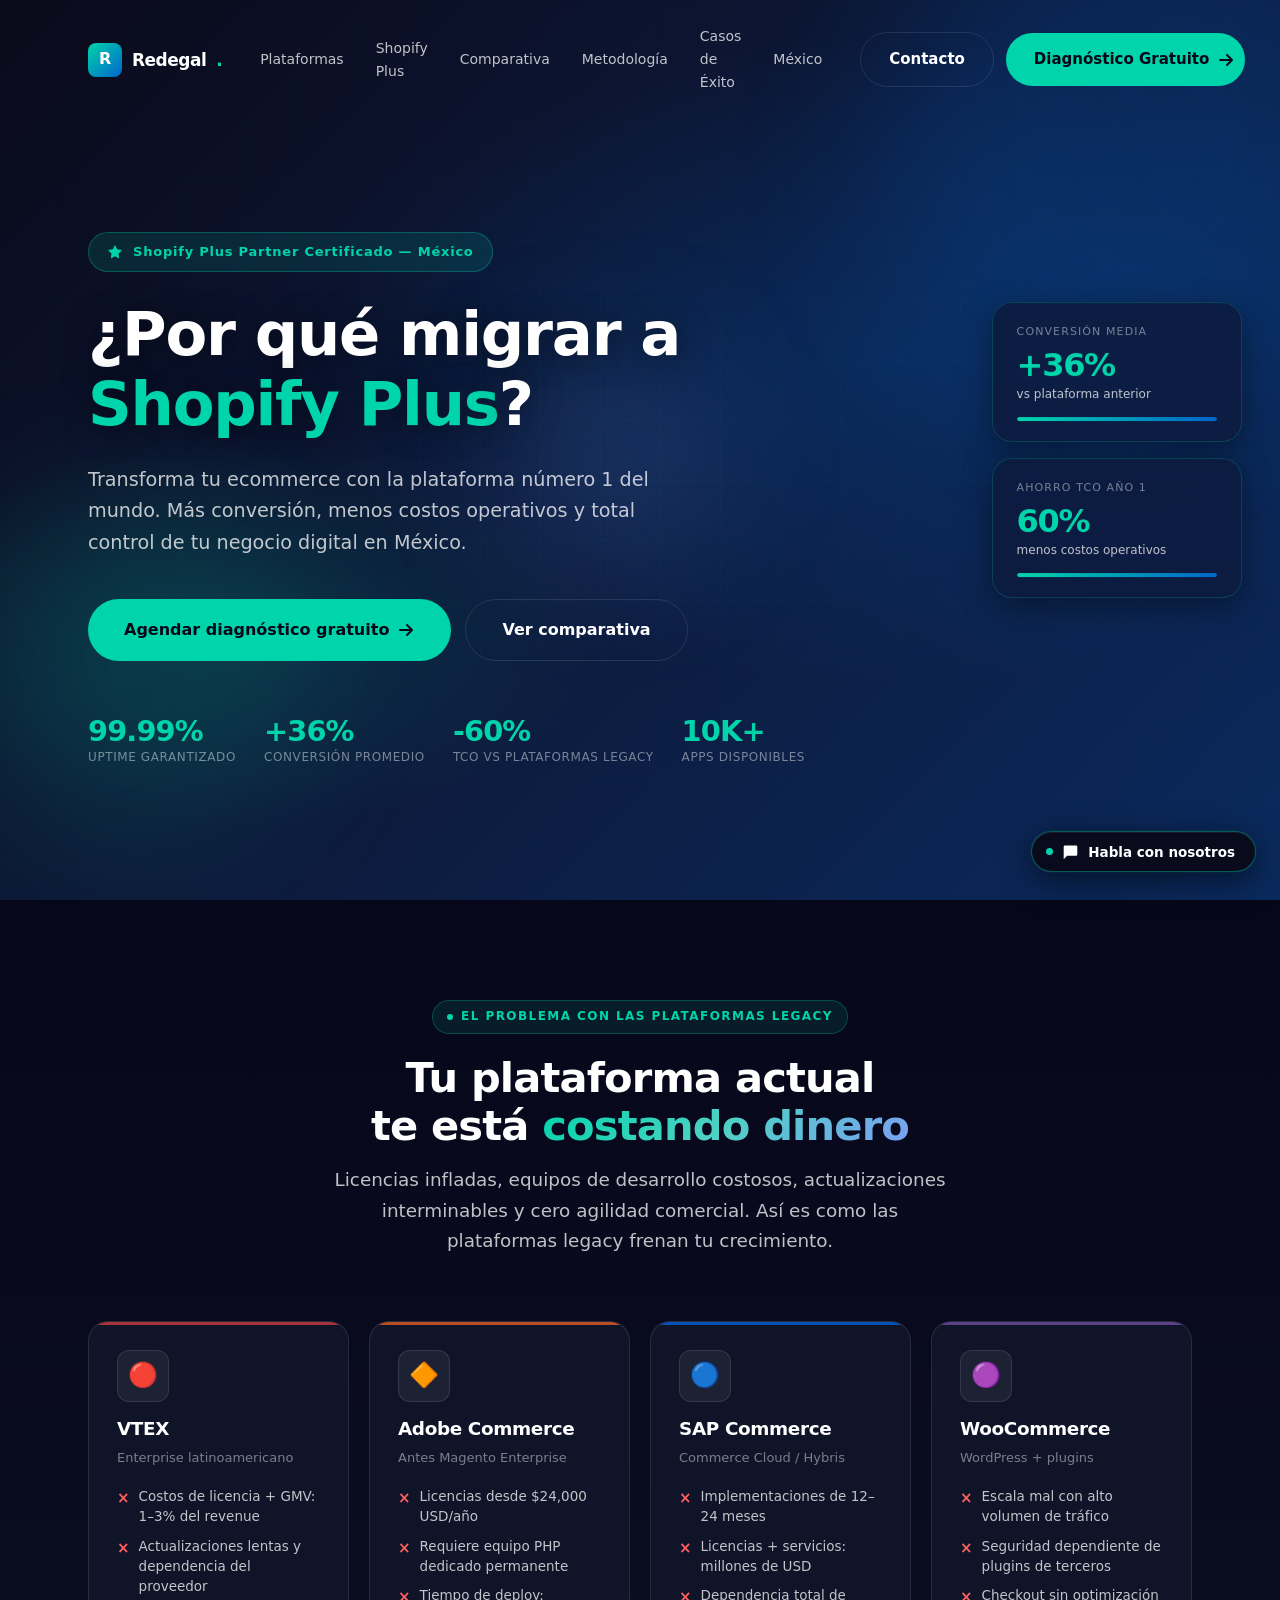
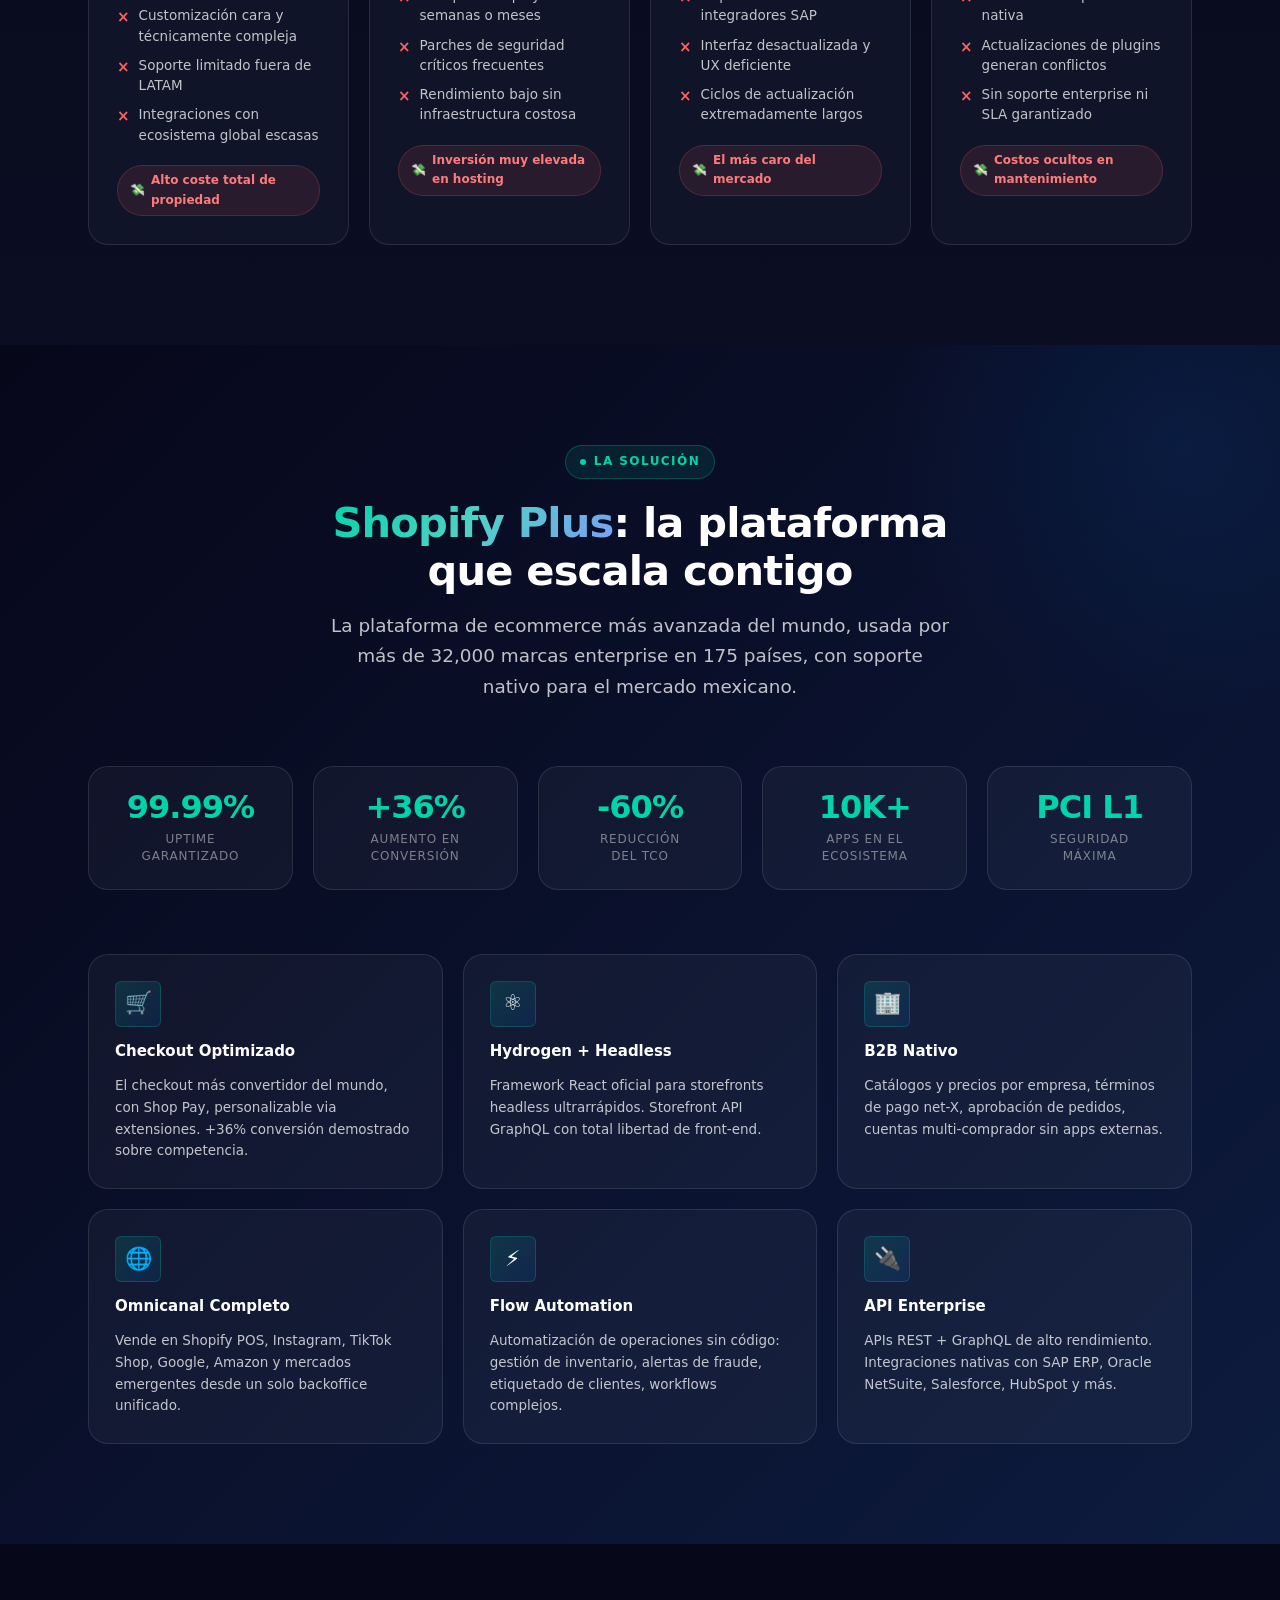
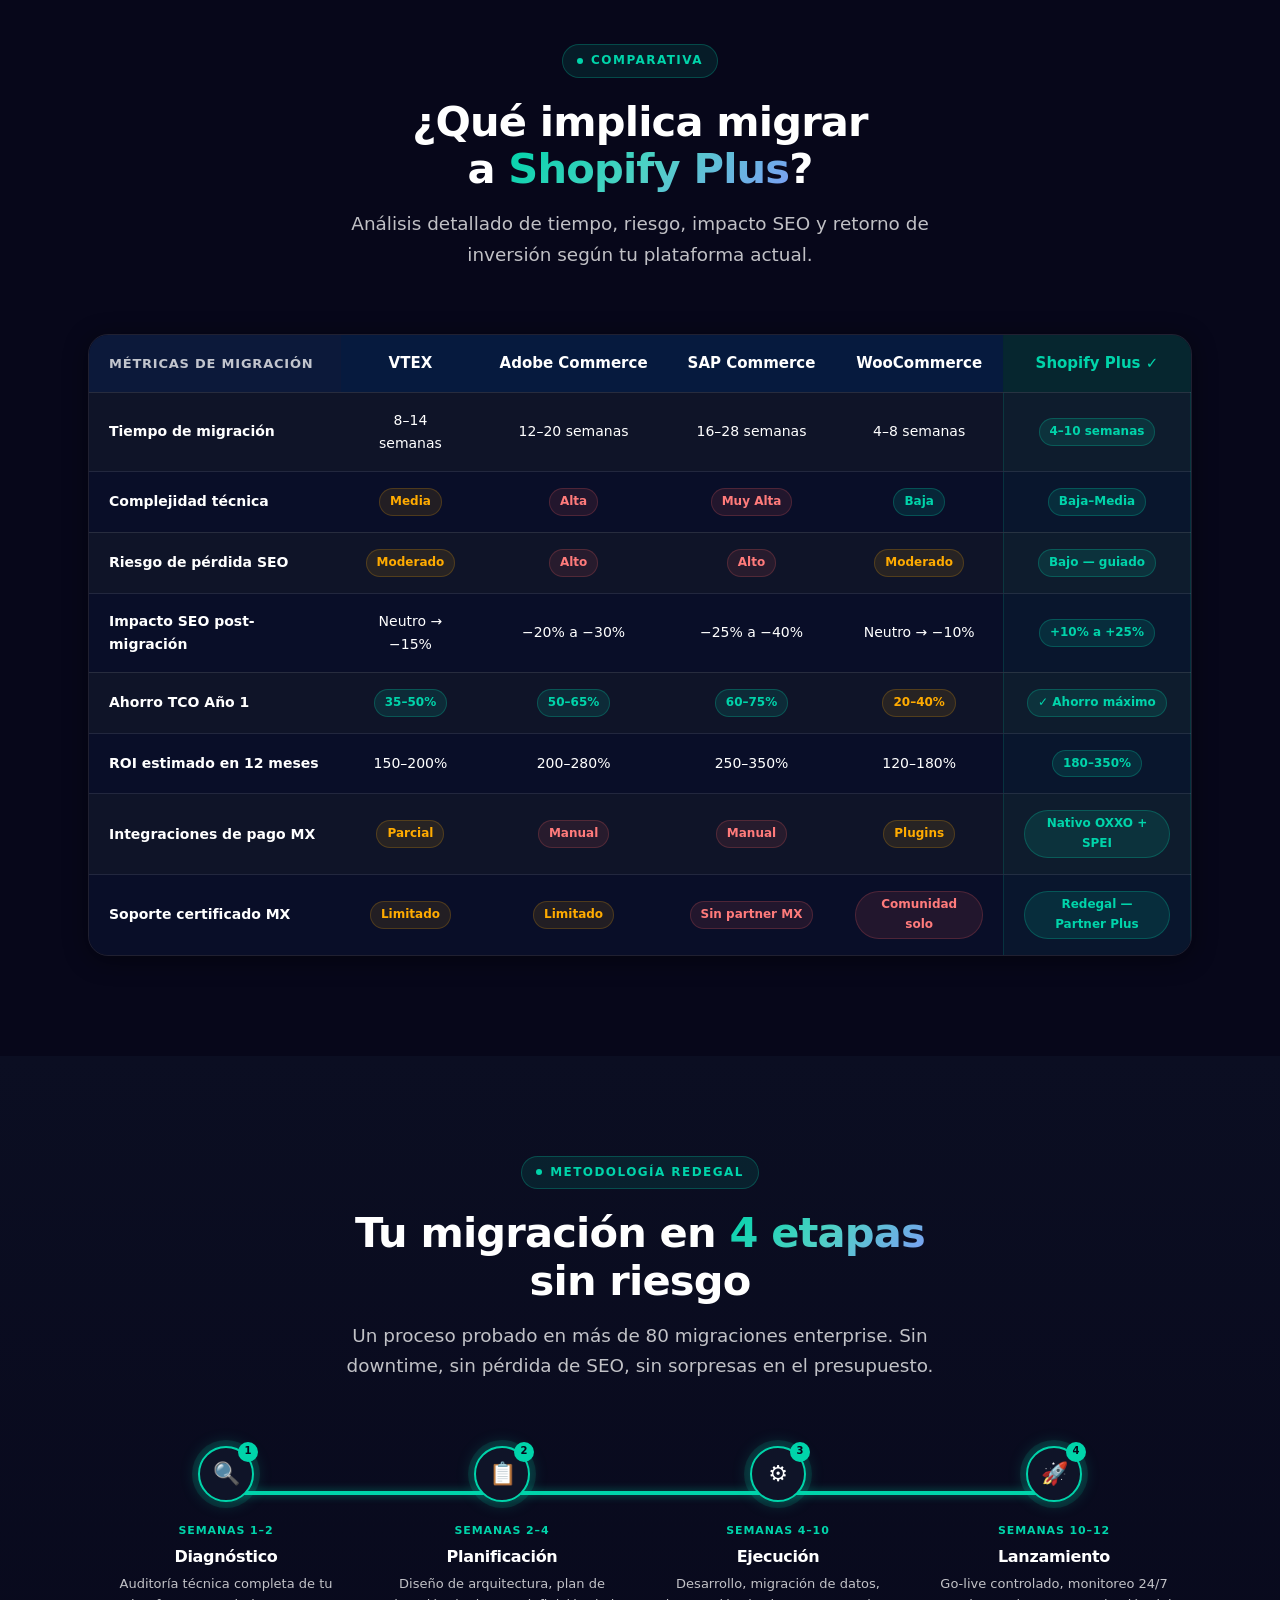
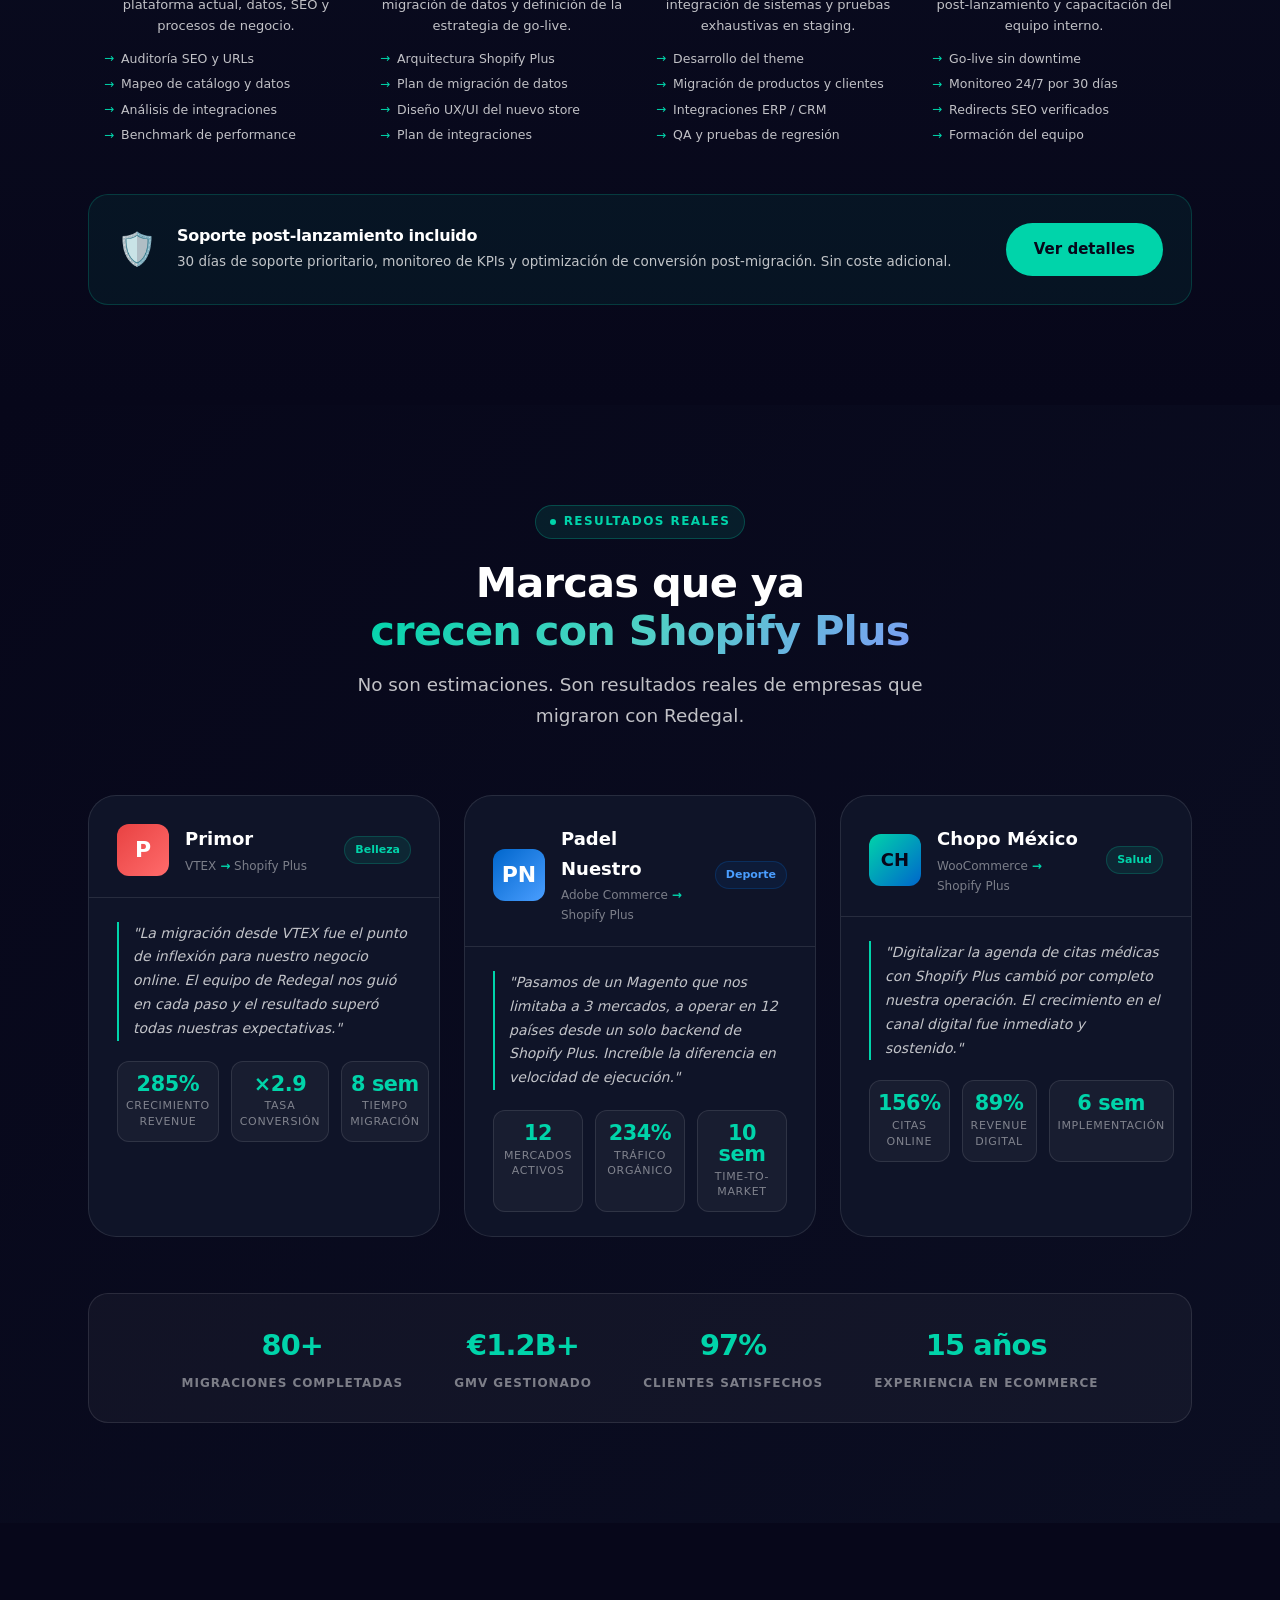
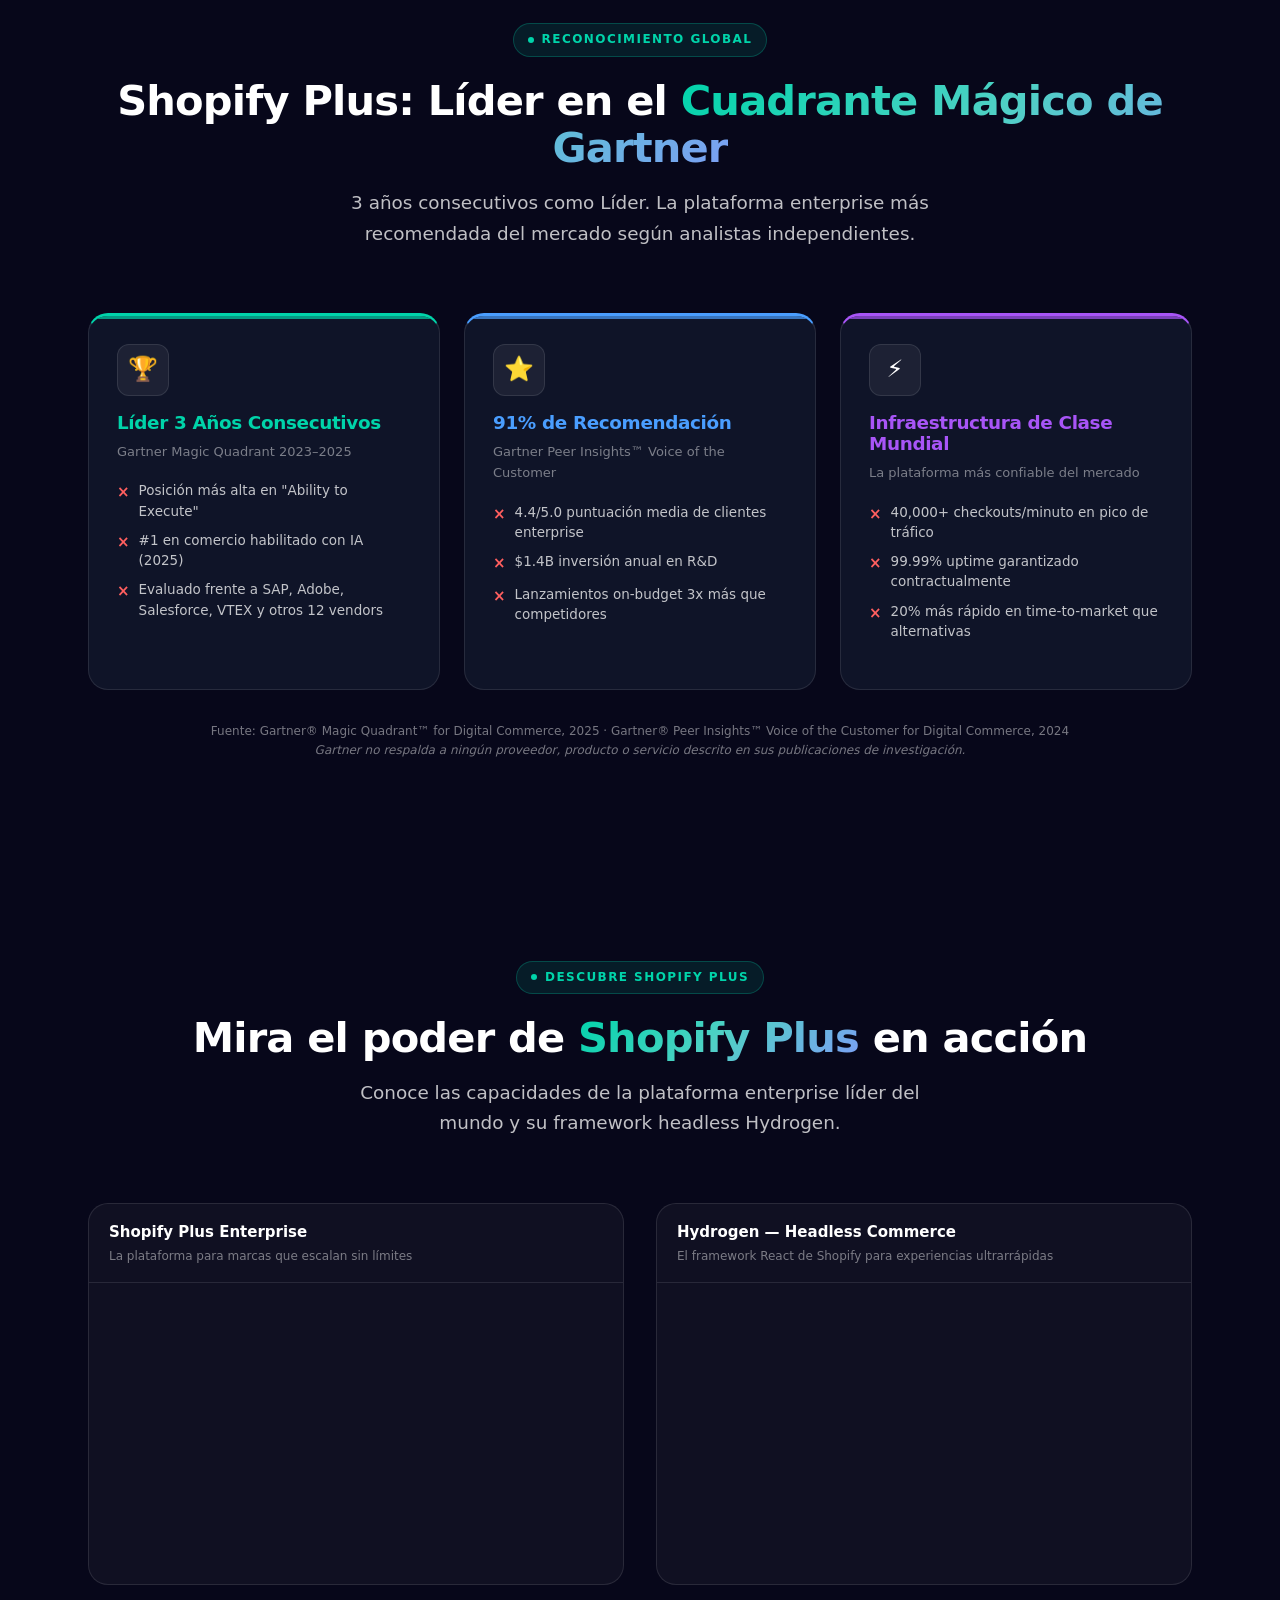
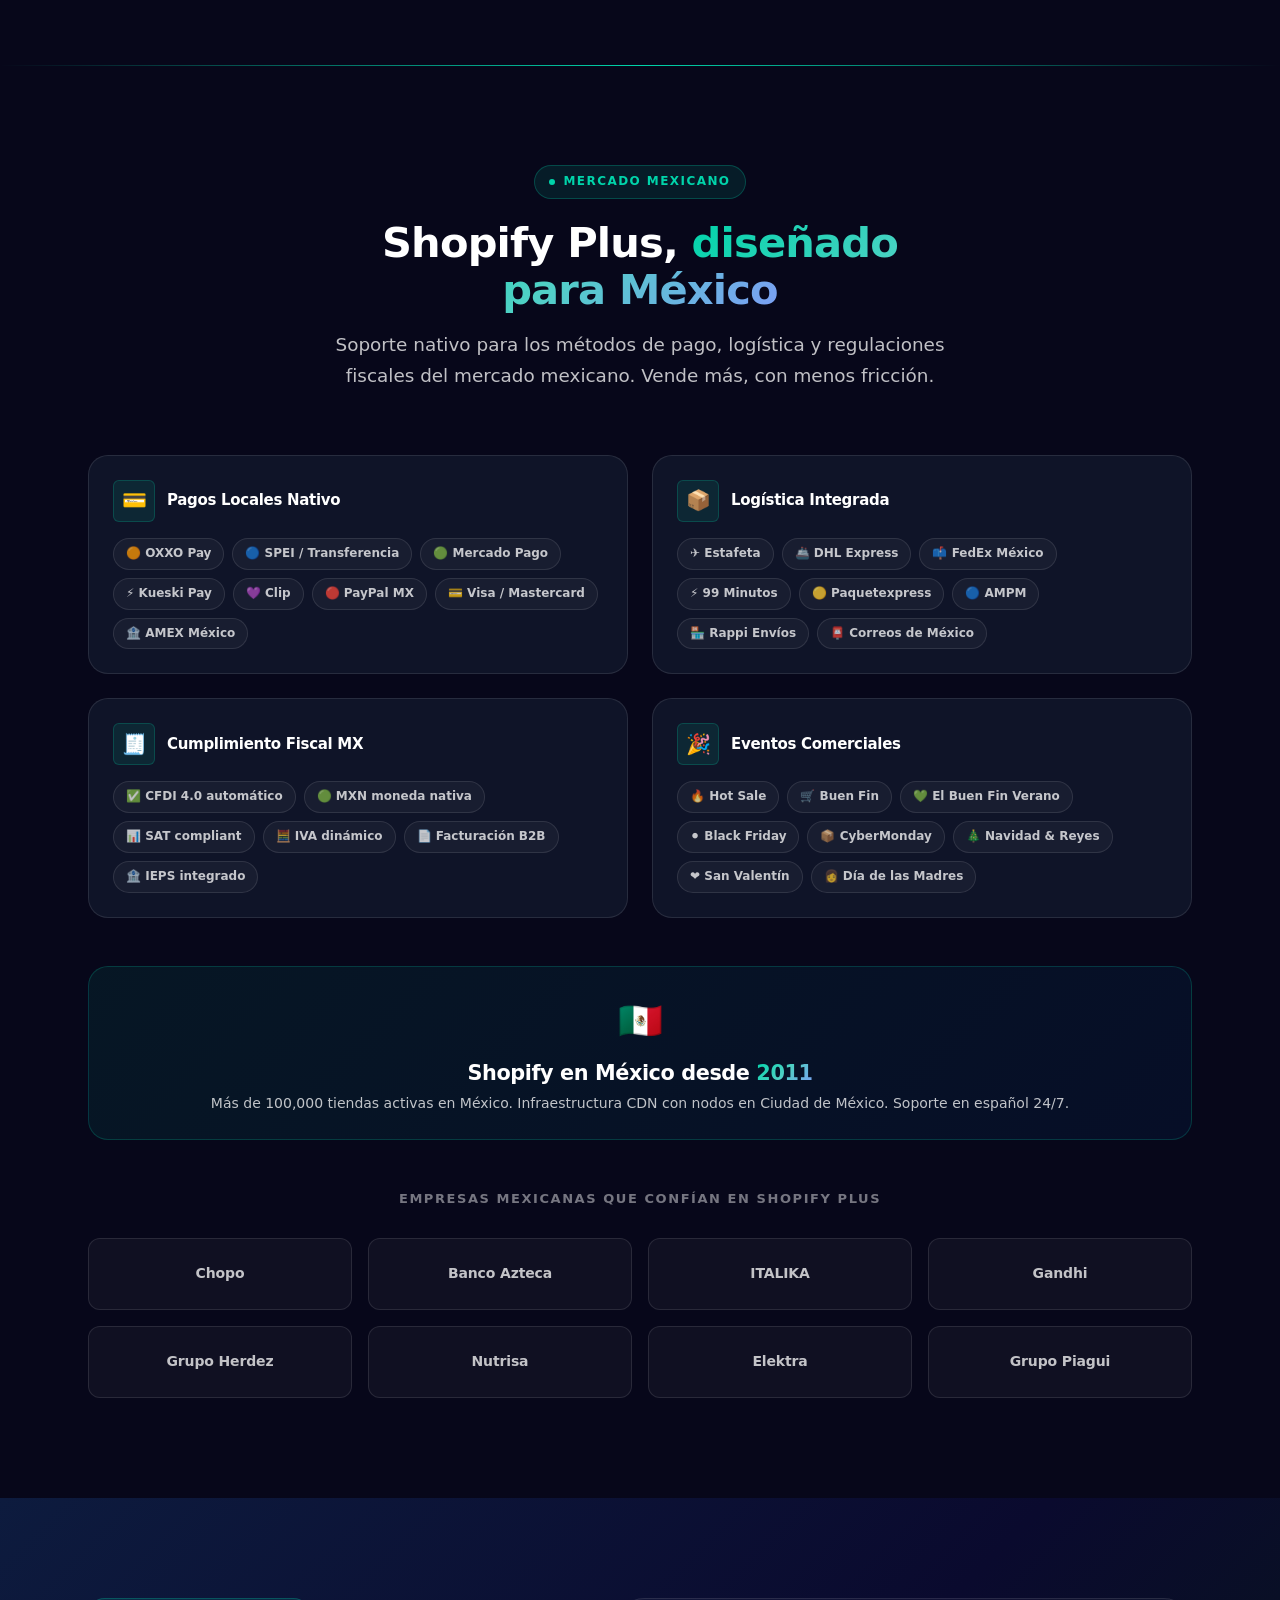
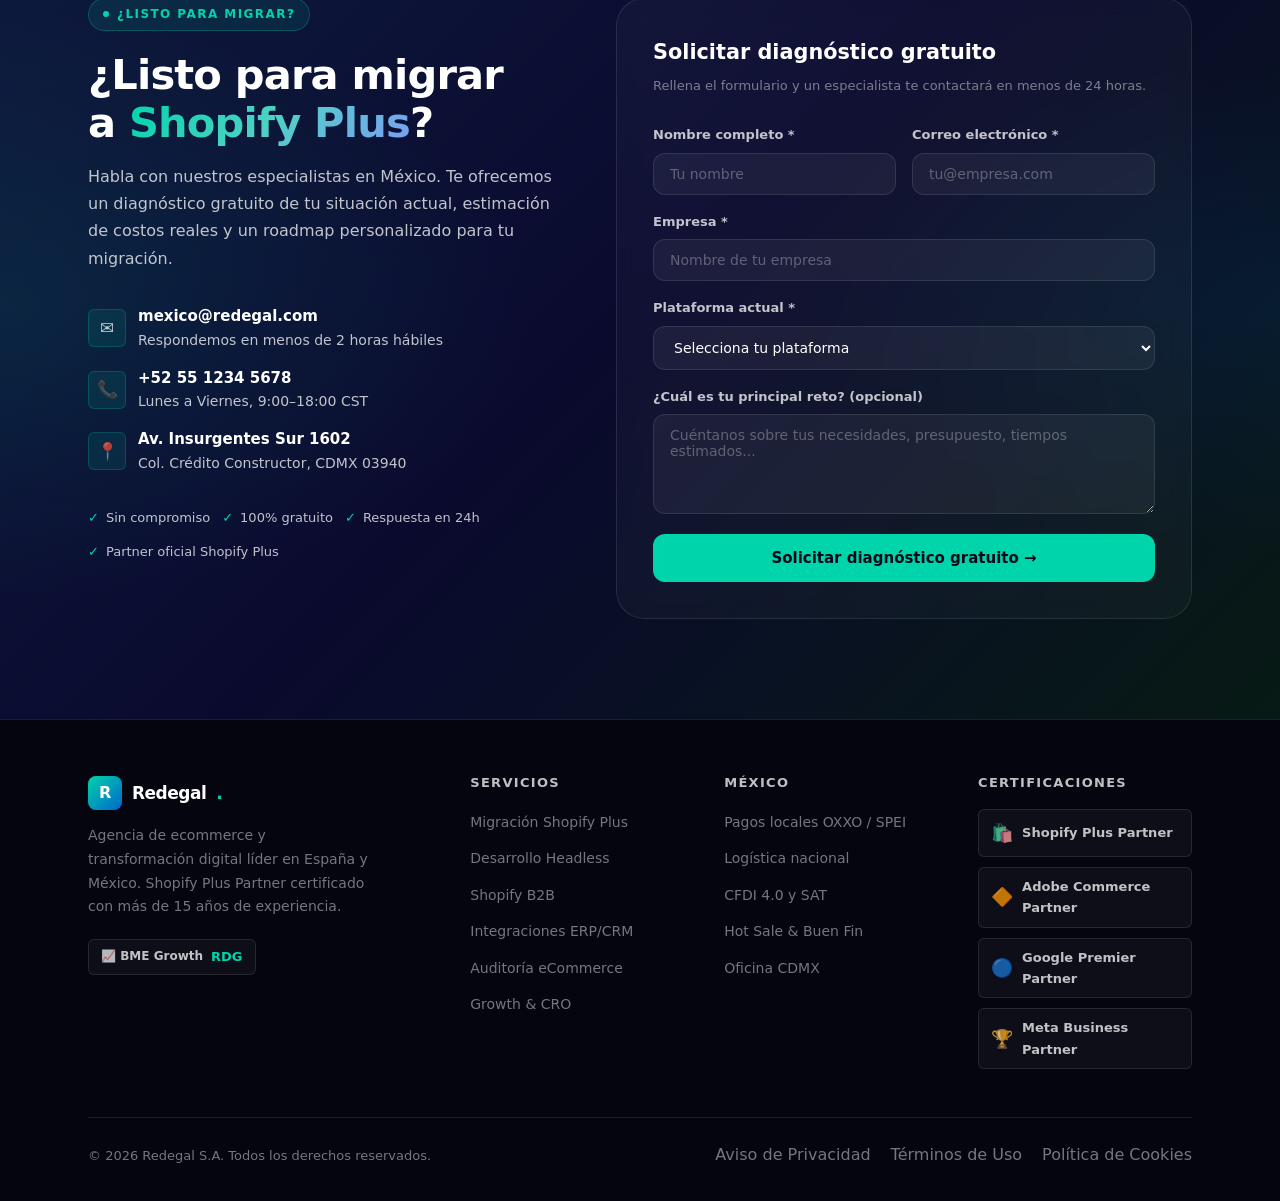
==== headless/index.html @ a84d612b "Add Shopify Plus landing pages for Mexico enterprise captation - Landing Headless (Hydrogen/React fo" ====
<!DOCTYPE html>
<html lang="es">
<head>
  <meta charset="UTF-8" />
  <meta name="viewport" content="width=device-width, initial-scale=1.0" />
  <meta name="description" content="Redegal — Shopify Plus Partner Certificado en México. Migra desde VTEX, Adobe Commerce, SAP o WooCommerce con el equipo experto. Diagnóstico gratuito." />
  <meta name="robots" content="index, follow" />
  <meta property="og:title" content="Migración a Shopify Plus en México — Redegal" />
  <meta property="og:description" content="Maximiza tu ecommerce: 99.99% uptime, +36% conversión, 60% menos TCO. Shopify Plus Partner certificado." />
  <meta property="og:type" content="website" />
  <meta property="og:locale" content="es_MX" />
  <title>Migración a Shopify Plus en México | Redegal</title>
  <link rel="stylesheet" href="styles.css" />
  <link rel="icon" type="image/svg+xml" href="data:image/svg+xml,<svg xmlns='http://www.w3.org/2000/svg' viewBox='0 0 32 32'><rect width='32' height='32' rx='6' fill='%2300d4aa'/><text y='22' x='7' font-size='18' font-weight='900' fill='%2307071a'>R</text></svg>" />
</head>
<body>

<!-- ============================================================
     NAVIGATION
     ============================================================ -->
<nav class="navbar" aria-label="Navegación principal">
  <div class="container">
    <div class="navbar-inner">

      <a href="#" class="navbar-logo" aria-label="Redegal inicio">
        <div class="logo-icon" aria-hidden="true">R</div>
        Redegal<span>.</span>
      </a>

      <nav class="navbar-nav" aria-label="Menú principal">
        <a href="#problemas">Plataformas</a>
        <a href="#solucion">Shopify Plus</a>
        <a href="#comparativa">Comparativa</a>
        <a href="#metodologia">Metodología</a>
        <a href="#casos">Casos de Éxito</a>
        <a href="#mexico">México</a>
      </nav>

      <div class="navbar-cta">
        <a href="#contacto" class="btn btn-outline">Contacto</a>
        <a href="#contacto" class="btn btn-primary">
          Diagnóstico Gratuito
          <svg class="btn-icon" viewBox="0 0 18 18" fill="none" aria-hidden="true">
            <path d="M3 9h12M10 4l5 5-5 5" stroke="currentColor" stroke-width="2" stroke-linecap="round" stroke-linejoin="round"/>
          </svg>
        </a>
      </div>

      <button class="hamburger" aria-label="Abrir menú" aria-expanded="false">
        <span></span><span></span><span></span>
      </button>

    </div>
  </div>
</nav>

<!-- Mobile Menu -->
<div class="mobile-menu" role="dialog" aria-modal="true" aria-label="Menú móvil">
  <a href="#problemas">Plataformas</a>
  <a href="#solucion">Shopify Plus</a>
  <a href="#comparativa">Comparativa</a>
  <a href="#metodologia">Metodología</a>
  <a href="#casos">Casos de Éxito</a>
  <a href="#mexico">México</a>
  <a href="#contacto" class="btn btn-primary btn-lg">Diagnóstico Gratuito</a>
</div>


<!-- ============================================================
     SECTION 1 — HERO
     ============================================================ -->
<section class="hero" id="inicio" aria-label="Portada">
  <div class="hero-bg" aria-hidden="true">
    <div class="hero-grid"></div>
    <div class="hero-orb hero-orb-1"></div>
    <div class="hero-orb hero-orb-2"></div>
    <div class="hero-orb hero-orb-3"></div>
  </div>

  <div class="container">
    <div class="hero-content">
      <div class="hero-badge reveal">
        <svg width="16" height="16" viewBox="0 0 16 16" fill="none" aria-hidden="true">
          <path d="M8 1L10.09 5.26L15 6.09L11.5 9.5L12.18 14.41L8 12.21L3.82 14.41L4.5 9.5L1 6.09L5.91 5.26L8 1Z" fill="currentColor"/>
        </svg>
        Shopify Plus Partner Certificado — México
      </div>

      <h1 class="reveal delay-1">
        ¿Por qué migrar a<br>
        <span class="line-accent">Shopify Plus</span>?
      </h1>

      <p class="hero-subtitle reveal delay-2">
        Transforma tu ecommerce con la plataforma número 1 del mundo. Más conversión, menos costos operativos y total control de tu negocio digital en México.
      </p>

      <div class="hero-cta-group reveal delay-3">
        <a href="#contacto" class="btn btn-primary btn-lg">
          Agendar diagnóstico gratuito
          <svg class="btn-icon" viewBox="0 0 18 18" fill="none" aria-hidden="true">
            <path d="M3 9h12M10 4l5 5-5 5" stroke="currentColor" stroke-width="2" stroke-linecap="round" stroke-linejoin="round"/>
          </svg>
        </a>
        <a href="#comparativa" class="btn btn-outline btn-lg">
          Ver comparativa
        </a>
      </div>

      <div class="hero-stats reveal delay-4">
        <div class="hero-stat">
          <span class="hero-stat-num" data-counter="99.99" data-suffix="%" data-decimals="2">99.99%</span>
          <span class="hero-stat-label">Uptime garantizado</span>
        </div>
        <div class="hero-stat">
          <span class="hero-stat-num" data-counter="36" data-suffix="%" data-prefix="+">+36%</span>
          <span class="hero-stat-label">Conversión promedio</span>
        </div>
        <div class="hero-stat">
          <span class="hero-stat-num" data-counter="60" data-suffix="%" data-prefix="-">-60%</span>
          <span class="hero-stat-label">TCO vs plataformas legacy</span>
        </div>
        <div class="hero-stat">
          <span class="hero-stat-num" data-counter="10" data-suffix="K+">10K+</span>
          <span class="hero-stat-label">Apps disponibles</span>
        </div>
      </div>
    </div>
  </div>

  <!-- Floating metric cards -->
  <div class="hero-visual" aria-hidden="true">
    <div class="hero-card">
      <div class="hero-card-label">Conversión Media</div>
      <div class="hero-card-value">+36%</div>
      <div class="hero-card-sub">vs plataforma anterior</div>
      <div class="hero-card-bar">
        <div class="hero-card-bar-fill"></div>
      </div>
    </div>
    <div class="hero-card">
      <div class="hero-card-label">Ahorro TCO Año 1</div>
      <div class="hero-card-value">60%</div>
      <div class="hero-card-sub">menos costos operativos</div>
      <div class="hero-card-bar">
        <div class="hero-card-bar-fill" style="animation-delay:0.5s"></div>
      </div>
    </div>
  </div>
</section>


<!-- ============================================================
     SECTION 2 — PLATFORM PROBLEMS
     ============================================================ -->
<section class="section problems" id="problemas" aria-label="Problemas de plataformas legacy">
  <div class="container">
    <header class="section-header">
      <div class="section-label reveal">El problema con las plataformas legacy</div>
      <h2 class="reveal delay-1">Tu plataforma actual<br>te está <span class="gradient-text">costando dinero</span></h2>
      <p class="reveal delay-2">Licencias infladas, equipos de desarrollo costosos, actualizaciones interminables y cero agilidad comercial. Así es como las plataformas legacy frenan tu crecimiento.</p>
    </header>

    <div class="grid-4">

      <!-- VTEX -->
      <article class="problem-card reveal delay-1" style="--platform-color:#e84242">
        <div class="platform-icon" role="img" aria-label="VTEX">🔴</div>
        <h3 class="platform-name">VTEX</h3>
        <p class="platform-tagline">Enterprise latinoamericano</p>
        <ul class="problem-list" aria-label="Problemas de VTEX">
          <li class="problem-item">Costos de licencia + GMV: 1–3% del revenue</li>
          <li class="problem-item">Actualizaciones lentas y dependencia del proveedor</li>
          <li class="problem-item">Customización cara y técnicamente compleja</li>
          <li class="problem-item">Soporte limitado fuera de LATAM</li>
          <li class="problem-item">Integraciones con ecosistema global escasas</li>
        </ul>
        <span class="cost-badge">
          <span>💸</span> Alto coste total de propiedad
        </span>
      </article>

      <!-- Adobe Commerce -->
      <article class="problem-card reveal delay-2" style="--platform-color:#ff6922">
        <div class="platform-icon" role="img" aria-label="Adobe Commerce">🔶</div>
        <h3 class="platform-name">Adobe Commerce</h3>
        <p class="platform-tagline">Antes Magento Enterprise</p>
        <ul class="problem-list" aria-label="Problemas de Adobe Commerce">
          <li class="problem-item">Licencias desde $24,000 USD/año</li>
          <li class="problem-item">Requiere equipo PHP dedicado permanente</li>
          <li class="problem-item">Tiempo de deploy: semanas o meses</li>
          <li class="problem-item">Parches de seguridad críticos frecuentes</li>
          <li class="problem-item">Rendimiento bajo sin infraestructura costosa</li>
        </ul>
        <span class="cost-badge">
          <span>💸</span> Inversión muy elevada en hosting
        </span>
      </article>

      <!-- SAP Commerce Cloud -->
      <article class="problem-card reveal delay-3" style="--platform-color:#0070f2">
        <div class="platform-icon" role="img" aria-label="SAP Commerce Cloud">🔵</div>
        <h3 class="platform-name">SAP Commerce</h3>
        <p class="platform-tagline">Commerce Cloud / Hybris</p>
        <ul class="problem-list" aria-label="Problemas de SAP Commerce">
          <li class="problem-item">Implementaciones de 12–24 meses</li>
          <li class="problem-item">Licencias + servicios: millones de USD</li>
          <li class="problem-item">Dependencia total de integradores SAP</li>
          <li class="problem-item">Interfaz desactualizada y UX deficiente</li>
          <li class="problem-item">Ciclos de actualización extremadamente largos</li>
        </ul>
        <span class="cost-badge">
          <span>💸</span> El más caro del mercado
        </span>
      </article>

      <!-- WooCommerce -->
      <article class="problem-card reveal delay-4" style="--platform-color:#7f54b3">
        <div class="platform-icon" role="img" aria-label="WooCommerce">🟣</div>
        <h3 class="platform-name">WooCommerce</h3>
        <p class="platform-tagline">WordPress + plugins</p>
        <ul class="problem-list" aria-label="Problemas de WooCommerce">
          <li class="problem-item">Escala mal con alto volumen de tráfico</li>
          <li class="problem-item">Seguridad dependiente de plugins de terceros</li>
          <li class="problem-item">Checkout sin optimización nativa</li>
          <li class="problem-item">Actualizaciones de plugins generan conflictos</li>
          <li class="problem-item">Sin soporte enterprise ni SLA garantizado</li>
        </ul>
        <span class="cost-badge">
          <span>💸</span> Costos ocultos en mantenimiento
        </span>
      </article>

    </div>
  </div>
</section>


<!-- ============================================================
     SECTION 3 — SHOPIFY PLUS SOLUTION
     ============================================================ -->
<section class="section solution" id="solucion" aria-label="Solución Shopify Plus">
  <div class="container">
    <header class="section-header">
      <div class="section-label reveal">La solución</div>
      <h2 class="reveal delay-1"><span class="gradient-text">Shopify Plus</span>: la plataforma<br>que escala contigo</h2>
      <p class="reveal delay-2">La plataforma de ecommerce más avanzada del mundo, usada por más de 32,000 marcas enterprise en 175 países, con soporte nativo para el mercado mexicano.</p>
    </header>

    <!-- Key Metrics -->
    <div class="metrics-grid" aria-label="Métricas clave de Shopify Plus">
      <div class="metric-card reveal delay-1">
        <div class="metric-value" data-counter="99.99" data-suffix="%" data-decimals="2">99.99%</div>
        <div class="metric-label">Uptime<br>Garantizado</div>
      </div>
      <div class="metric-card reveal delay-2">
        <div class="metric-value" data-counter="36" data-suffix="%" data-prefix="+">+36%</div>
        <div class="metric-label">Aumento en<br>Conversión</div>
      </div>
      <div class="metric-card reveal delay-3">
        <div class="metric-value" data-counter="60" data-suffix="%" data-prefix="-">-60%</div>
        <div class="metric-label">Reducción<br>del TCO</div>
      </div>
      <div class="metric-card reveal delay-4">
        <div class="metric-value" data-counter="10" data-suffix="K+">10K+</div>
        <div class="metric-label">Apps en el<br>Ecosistema</div>
      </div>
      <div class="metric-card reveal delay-5">
        <div class="metric-value">PCI L1</div>
        <div class="metric-label">Seguridad<br>Máxima</div>
      </div>
    </div>

    <!-- Feature Grid -->
    <div class="features-grid" aria-label="Características principales">
      <div class="feature-card reveal delay-1">
        <div class="feature-icon" aria-hidden="true">🛒</div>
        <div class="feature-title">Checkout Optimizado</div>
        <div class="feature-desc">El checkout más convertidor del mundo, con Shop Pay, personalizable via extensiones. +36% conversión demostrado sobre competencia.</div>
      </div>
      <div class="feature-card reveal delay-2">
        <div class="feature-icon" aria-hidden="true">⚛️</div>
        <div class="feature-title">Hydrogen + Headless</div>
        <div class="feature-desc">Framework React oficial para storefronts headless ultrarrápidos. Storefront API GraphQL con total libertad de front-end.</div>
      </div>
      <div class="feature-card reveal delay-3">
        <div class="feature-icon" aria-hidden="true">🏢</div>
        <div class="feature-title">B2B Nativo</div>
        <div class="feature-desc">Catálogos y precios por empresa, términos de pago net-X, aprobación de pedidos, cuentas multi-comprador sin apps externas.</div>
      </div>
      <div class="feature-card reveal delay-4">
        <div class="feature-icon" aria-hidden="true">🌐</div>
        <div class="feature-title">Omnicanal Completo</div>
        <div class="feature-desc">Vende en Shopify POS, Instagram, TikTok Shop, Google, Amazon y mercados emergentes desde un solo backoffice unificado.</div>
      </div>
      <div class="feature-card reveal delay-5">
        <div class="feature-icon" aria-hidden="true">⚡</div>
        <div class="feature-title">Flow Automation</div>
        <div class="feature-desc">Automatización de operaciones sin código: gestión de inventario, alertas de fraude, etiquetado de clientes, workflows complejos.</div>
      </div>
      <div class="feature-card reveal delay-6">
        <div class="feature-icon" aria-hidden="true">🔌</div>
        <div class="feature-title">API Enterprise</div>
        <div class="feature-desc">APIs REST + GraphQL de alto rendimiento. Integraciones nativas con SAP ERP, Oracle NetSuite, Salesforce, HubSpot y más.</div>
      </div>
    </div>
  </div>
</section>


<!-- ============================================================
     SECTION 4 — COMPARISON TABLE
     ============================================================ -->
<section class="section comparison" id="comparativa" aria-label="Comparativa de migración">
  <div class="container">
    <header class="section-header">
      <div class="section-label reveal">Comparativa</div>
      <h2 class="reveal delay-1">¿Qué implica migrar<br>a <span class="gradient-text">Shopify Plus</span>?</h2>
      <p class="reveal delay-2">Análisis detallado de tiempo, riesgo, impacto SEO y retorno de inversión según tu plataforma actual.</p>
    </header>

    <div class="table-wrapper reveal delay-2">
      <table class="comparison-table" aria-label="Comparativa de migración por plataforma">
        <thead>
          <tr>
            <th>Métricas de Migración</th>
            <th class="table-header-platform">VTEX</th>
            <th class="table-header-platform">Adobe Commerce</th>
            <th class="table-header-platform">SAP Commerce</th>
            <th class="table-header-platform">WooCommerce</th>
            <th class="table-header-platform shopify" data-shopify>Shopify Plus ✓</th>
          </tr>
        </thead>
        <tbody>
          <tr>
            <td>Tiempo de migración</td>
            <td>8–14 semanas</td>
            <td>12–20 semanas</td>
            <td>16–28 semanas</td>
            <td>4–8 semanas</td>
            <td data-shopify><span class="badge-good">4–10 semanas</span></td>
          </tr>
          <tr>
            <td>Complejidad técnica</td>
            <td><span class="badge-mid">Media</span></td>
            <td><span class="badge-bad">Alta</span></td>
            <td><span class="badge-bad">Muy Alta</span></td>
            <td><span class="badge-good">Baja</span></td>
            <td data-shopify><span class="badge-good">Baja–Media</span></td>
          </tr>
          <tr>
            <td>Riesgo de pérdida SEO</td>
            <td><span class="badge-mid">Moderado</span></td>
            <td><span class="badge-bad">Alto</span></td>
            <td><span class="badge-bad">Alto</span></td>
            <td><span class="badge-mid">Moderado</span></td>
            <td data-shopify><span class="badge-good">Bajo — guiado</span></td>
          </tr>
          <tr>
            <td>Impacto SEO post-migración</td>
            <td>Neutro → −15%</td>
            <td>−20% a −30%</td>
            <td>−25% a −40%</td>
            <td>Neutro → −10%</td>
            <td data-shopify><span class="badge-good">+10% a +25%</span></td>
          </tr>
          <tr>
            <td>Ahorro TCO Año 1</td>
            <td><span class="badge-good">35–50%</span></td>
            <td><span class="badge-good">50–65%</span></td>
            <td><span class="badge-good">60–75%</span></td>
            <td><span class="badge-mid">20–40%</span></td>
            <td data-shopify><span class="badge-good">✓ Ahorro máximo</span></td>
          </tr>
          <tr>
            <td>ROI estimado en 12 meses</td>
            <td>150–200%</td>
            <td>200–280%</td>
            <td>250–350%</td>
            <td>120–180%</td>
            <td data-shopify><span class="badge-good">180–350%</span></td>
          </tr>
          <tr>
            <td>Integraciones de pago MX</td>
            <td><span class="badge-mid">Parcial</span></td>
            <td><span class="badge-bad">Manual</span></td>
            <td><span class="badge-bad">Manual</span></td>
            <td><span class="badge-mid">Plugins</span></td>
            <td data-shopify><span class="badge-good">Nativo OXXO + SPEI</span></td>
          </tr>
          <tr>
            <td>Soporte certificado MX</td>
            <td><span class="badge-mid">Limitado</span></td>
            <td><span class="badge-mid">Limitado</span></td>
            <td><span class="badge-bad">Sin partner MX</span></td>
            <td><span class="badge-bad">Comunidad solo</span></td>
            <td data-shopify><span class="badge-good">Redegal — Partner Plus</span></td>
          </tr>
        </tbody>
      </table>
    </div>
  </div>
</section>


<!-- ============================================================
     SECTION 5 — METHODOLOGY
     ============================================================ -->
<section class="section methodology" id="metodologia" aria-label="Metodología de migración">
  <div class="container">
    <header class="section-header">
      <div class="section-label reveal">Metodología Redegal</div>
      <h2 class="reveal delay-1">Tu migración en <span class="gradient-text">4 etapas</span><br>sin riesgo</h2>
      <p class="reveal delay-2">Un proceso probado en más de 80 migraciones enterprise. Sin downtime, sin pérdida de SEO, sin sorpresas en el presupuesto.</p>
    </header>

    <div class="reveal delay-1" style="position:relative;">
      <div class="timeline">
        <div class="timeline-progress"></div>

        <!-- Step 1 -->
        <div class="timeline-step">
          <div class="step-circle">
            🔍
            <span class="step-number">1</span>
          </div>
          <div class="step-duration">Semanas 1–2</div>
          <h3 class="step-title">Diagnóstico</h3>
          <p class="step-desc">Auditoría técnica completa de tu plataforma actual, datos, SEO y procesos de negocio.</p>
          <ul class="step-tasks" aria-label="Tareas del diagnóstico">
            <li class="step-task">Auditoría SEO y URLs</li>
            <li class="step-task">Mapeo de catálogo y datos</li>
            <li class="step-task">Análisis de integraciones</li>
            <li class="step-task">Benchmark de performance</li>
          </ul>
        </div>

        <!-- Step 2 -->
        <div class="timeline-step">
          <div class="step-circle">
            📋
            <span class="step-number">2</span>
          </div>
          <div class="step-duration">Semanas 2–4</div>
          <h3 class="step-title">Planificación</h3>
          <p class="step-desc">Diseño de arquitectura, plan de migración de datos y definición de la estrategia de go-live.</p>
          <ul class="step-tasks" aria-label="Tareas de planificación">
            <li class="step-task">Arquitectura Shopify Plus</li>
            <li class="step-task">Plan de migración de datos</li>
            <li class="step-task">Diseño UX/UI del nuevo store</li>
            <li class="step-task">Plan de integraciones</li>
          </ul>
        </div>

        <!-- Step 3 -->
        <div class="timeline-step">
          <div class="step-circle">
            ⚙️
            <span class="step-number">3</span>
          </div>
          <div class="step-duration">Semanas 4–10</div>
          <h3 class="step-title">Ejecución</h3>
          <p class="step-desc">Desarrollo, migración de datos, integración de sistemas y pruebas exhaustivas en staging.</p>
          <ul class="step-tasks" aria-label="Tareas de ejecución">
            <li class="step-task">Desarrollo del theme</li>
            <li class="step-task">Migración de productos y clientes</li>
            <li class="step-task">Integraciones ERP / CRM</li>
            <li class="step-task">QA y pruebas de regresión</li>
          </ul>
        </div>

        <!-- Step 4 -->
        <div class="timeline-step">
          <div class="step-circle">
            🚀
            <span class="step-number">4</span>
          </div>
          <div class="step-duration">Semanas 10–12</div>
          <h3 class="step-title">Lanzamiento</h3>
          <p class="step-desc">Go-live controlado, monitoreo 24/7 post-lanzamiento y capacitación del equipo interno.</p>
          <ul class="step-tasks" aria-label="Tareas de lanzamiento">
            <li class="step-task">Go-live sin downtime</li>
            <li class="step-task">Monitoreo 24/7 por 30 días</li>
            <li class="step-task">Redirects SEO verificados</li>
            <li class="step-task">Formación del equipo</li>
          </ul>
        </div>

      </div>
    </div>

    <!-- Post-launch support banner -->
    <div class="card reveal delay-2" style="margin-top:48px; display:flex; align-items:center; gap:20px; flex-wrap:wrap; background:rgba(0,212,170,0.06); border-color:rgba(0,212,170,0.2);">
      <div style="font-size:32px;" aria-hidden="true">🛡️</div>
      <div style="flex:1; min-width:200px;">
        <h4 style="margin-bottom:4px; font-size:1rem;">Soporte post-lanzamiento incluido</h4>
        <p style="font-size:13.5px; color:var(--color-text-secondary); margin:0;">30 días de soporte prioritario, monitoreo de KPIs y optimización de conversión post-migración. Sin coste adicional.</p>
      </div>
      <a href="#contacto" class="btn btn-primary" style="flex-shrink:0;">Ver detalles</a>
    </div>
  </div>
</section>


<!-- ============================================================
     SECTION 6 — SUCCESS STORIES
     ============================================================ -->
<section class="section stories" id="casos" aria-label="Casos de éxito">
  <div class="container">
    <header class="section-header">
      <div class="section-label reveal">Resultados reales</div>
      <h2 class="reveal delay-1">Marcas que ya<br><span class="gradient-text">crecen con Shopify Plus</span></h2>
      <p class="reveal delay-2">No son estimaciones. Son resultados reales de empresas que migraron con Redegal.</p>
    </header>

    <div class="grid-3">

      <!-- Primor -->
      <article class="story-card reveal delay-1">
        <div class="story-card-header">
          <div class="story-logo" style="background:linear-gradient(135deg,#e84242,#ff6b6b); color:#fff;" aria-hidden="true">P</div>
          <div class="story-info">
            <div class="story-company">Primor</div>
            <div class="story-migration">
              VTEX <span class="story-arrow">→</span> Shopify Plus
            </div>
          </div>
          <div style="background:rgba(0,212,170,0.1); border:1px solid rgba(0,212,170,0.2); border-radius:20px; padding:4px 10px; font-size:11px; font-weight:700; color:var(--color-accent);">Belleza</div>
        </div>
        <div class="story-card-body">
          <p class="story-quote">
            "La migración desde VTEX fue el punto de inflexión para nuestro negocio online. El equipo de Redegal nos guió en cada paso y el resultado superó todas nuestras expectativas."
          </p>
          <div class="story-metrics" aria-label="Métricas de Primor">
            <div class="story-metric">
              <div class="story-metric-value" data-counter="285" data-suffix="%">+285%</div>
              <div class="story-metric-label">Crecimiento revenue</div>
            </div>
            <div class="story-metric">
              <div class="story-metric-value">×2.9</div>
              <div class="story-metric-label">Tasa conversión</div>
            </div>
            <div class="story-metric">
              <div class="story-metric-value">8 sem</div>
              <div class="story-metric-label">Tiempo migración</div>
            </div>
          </div>
        </div>
      </article>

      <!-- Padel Nuestro -->
      <article class="story-card reveal delay-2">
        <div class="story-card-header">
          <div class="story-logo" style="background:linear-gradient(135deg,#0066cc,#4a9eff); color:#fff;" aria-hidden="true">PN</div>
          <div class="story-info">
            <div class="story-company">Padel Nuestro</div>
            <div class="story-migration">
              Adobe Commerce <span class="story-arrow">→</span> Shopify Plus
            </div>
          </div>
          <div style="background:rgba(0,102,204,0.1); border:1px solid rgba(0,102,204,0.25); border-radius:20px; padding:4px 10px; font-size:11px; font-weight:700; color:#4a9eff;">Deporte</div>
        </div>
        <div class="story-card-body">
          <p class="story-quote">
            "Pasamos de un Magento que nos limitaba a 3 mercados, a operar en 12 países desde un solo backend de Shopify Plus. Increíble la diferencia en velocidad de ejecución."
          </p>
          <div class="story-metrics" aria-label="Métricas de Padel Nuestro">
            <div class="story-metric">
              <div class="story-metric-value" data-counter="12">12</div>
              <div class="story-metric-label">Mercados activos</div>
            </div>
            <div class="story-metric">
              <div class="story-metric-value" data-counter="234" data-suffix="%">+234%</div>
              <div class="story-metric-label">Tráfico orgánico</div>
            </div>
            <div class="story-metric">
              <div class="story-metric-value">10 sem</div>
              <div class="story-metric-label">Time-to-market</div>
            </div>
          </div>
        </div>
      </article>

      <!-- Chopo México -->
      <article class="story-card reveal delay-3">
        <div class="story-card-header">
          <div class="story-logo" style="background:linear-gradient(135deg,#00d4aa,#0066cc); color:#07071a; font-size:18px;" aria-hidden="true">CH</div>
          <div class="story-info">
            <div class="story-company">Chopo México</div>
            <div class="story-migration">
              WooCommerce <span class="story-arrow">→</span> Shopify Plus
            </div>
          </div>
          <div style="background:rgba(0,212,170,0.1); border:1px solid rgba(0,212,170,0.2); border-radius:20px; padding:4px 10px; font-size:11px; font-weight:700; color:var(--color-accent);">Salud</div>
        </div>
        <div class="story-card-body">
          <p class="story-quote">
            "Digitalizar la agenda de citas médicas con Shopify Plus cambió por completo nuestra operación. El crecimiento en el canal digital fue inmediato y sostenido."
          </p>
          <div class="story-metrics" aria-label="Métricas de Chopo">
            <div class="story-metric">
              <div class="story-metric-value" data-counter="156" data-suffix="%">+156%</div>
              <div class="story-metric-label">Citas online</div>
            </div>
            <div class="story-metric">
              <div class="story-metric-value" data-counter="89" data-suffix="%">+89%</div>
              <div class="story-metric-label">Revenue digital</div>
            </div>
            <div class="story-metric">
              <div class="story-metric-value">6 sem</div>
              <div class="story-metric-label">Implementación</div>
            </div>
          </div>
        </div>
      </article>

    </div>

    <!-- Trust indicators -->
    <div style="display:flex; justify-content:center; gap:clamp(24px, 4vw, 56px); margin-top:56px; flex-wrap:wrap; padding:28px; background:var(--color-surface); border-radius:var(--radius-lg); border:1px solid var(--color-border);" class="reveal delay-4" role="list" aria-label="Indicadores de confianza">
      <div style="text-align:center;" role="listitem">
        <div style="font-size:1.8rem; font-weight:900; color:var(--color-accent); letter-spacing:-0.03em;" data-counter="80" data-suffix="+">80+</div>
        <div style="font-size:12px; color:var(--color-text-muted); text-transform:uppercase; letter-spacing:0.08em; font-weight:600; margin-top:4px;">Migraciones completadas</div>
      </div>
      <div style="text-align:center;" role="listitem">
        <div style="font-size:1.8rem; font-weight:900; color:var(--color-accent); letter-spacing:-0.03em;">€1.2B+</div>
        <div style="font-size:12px; color:var(--color-text-muted); text-transform:uppercase; letter-spacing:0.08em; font-weight:600; margin-top:4px;">GMV gestionado</div>
      </div>
      <div style="text-align:center;" role="listitem">
        <div style="font-size:1.8rem; font-weight:900; color:var(--color-accent); letter-spacing:-0.03em;" data-counter="97" data-suffix="%">97%</div>
        <div style="font-size:12px; color:var(--color-text-muted); text-transform:uppercase; letter-spacing:0.08em; font-weight:600; margin-top:4px;">Clientes satisfechos</div>
      </div>
      <div style="text-align:center;" role="listitem">
        <div style="font-size:1.8rem; font-weight:900; color:var(--color-accent); letter-spacing:-0.03em;" data-counter="15" data-suffix=" años">15 años</div>
        <div style="font-size:12px; color:var(--color-text-muted); text-transform:uppercase; letter-spacing:0.08em; font-weight:600; margin-top:4px;">Experiencia en ecommerce</div>
      </div>
    </div>
  </div>
</section>


<!-- ============================================================
     SECTION 6B — GARTNER & INDUSTRY RECOGNITION
     ============================================================ -->
<section class="section gartner" id="reconocimiento" aria-label="Reconocimiento de la industria">
  <div class="container">
    <header class="section-header">
      <div class="section-label reveal">Reconocimiento global</div>
      <h2 class="reveal delay-1">Shopify Plus: Líder en el <span class="gradient-text">Cuadrante Mágico de Gartner</span></h2>
      <p class="reveal delay-2">3 años consecutivos como Líder. La plataforma enterprise más recomendada del mercado según analistas independientes.</p>
    </header>

    <div class="grid-3 reveal delay-2">
      <article class="problem-card" style="--platform-color:#00d4aa; border-top:3px solid #00d4aa;">
        <div class="platform-icon" role="img" aria-label="Gartner">🏆</div>
        <h3 class="platform-name" style="color:#00d4aa;">Líder 3 Años Consecutivos</h3>
        <p class="platform-tagline">Gartner Magic Quadrant 2023–2025</p>
        <ul class="problem-list">
          <li class="problem-item" style="color:var(--color-text-secondary);">Posición más alta en "Ability to Execute"</li>
          <li class="problem-item" style="color:var(--color-text-secondary);">#1 en comercio habilitado con IA (2025)</li>
          <li class="problem-item" style="color:var(--color-text-secondary);">Evaluado frente a SAP, Adobe, Salesforce, VTEX y otros 12 vendors</li>
        </ul>
      </article>

      <article class="problem-card" style="--platform-color:#4a9eff; border-top:3px solid #4a9eff;">
        <div class="platform-icon" role="img" aria-label="Recomendación">⭐</div>
        <h3 class="platform-name" style="color:#4a9eff;">91% de Recomendación</h3>
        <p class="platform-tagline">Gartner Peer Insights™ Voice of the Customer</p>
        <ul class="problem-list">
          <li class="problem-item" style="color:var(--color-text-secondary);">4.4/5.0 puntuación media de clientes enterprise</li>
          <li class="problem-item" style="color:var(--color-text-secondary);">$1.4B inversión anual en R&D</li>
          <li class="problem-item" style="color:var(--color-text-secondary);">Lanzamientos on-budget 3x más que competidores</li>
        </ul>
      </article>

      <article class="problem-card" style="--platform-color:#a855f7; border-top:3px solid #a855f7;">
        <div class="platform-icon" role="img" aria-label="Infraestructura">⚡</div>
        <h3 class="platform-name" style="color:#a855f7;">Infraestructura de Clase Mundial</h3>
        <p class="platform-tagline">La plataforma más confiable del mercado</p>
        <ul class="problem-list">
          <li class="problem-item" style="color:var(--color-text-secondary);">40,000+ checkouts/minuto en pico de tráfico</li>
          <li class="problem-item" style="color:var(--color-text-secondary);">99.99% uptime garantizado contractualmente</li>
          <li class="problem-item" style="color:var(--color-text-secondary);">20% más rápido en time-to-market que alternativas</li>
        </ul>
      </article>
    </div>

    <div class="reveal delay-3" style="text-align:center; margin-top:32px; font-size:12px; color:var(--color-text-muted); line-height:1.6;">
      Fuente: Gartner® Magic Quadrant™ for Digital Commerce, 2025 · Gartner® Peer Insights™ Voice of the Customer for Digital Commerce, 2024<br>
      <em>Gartner no respalda a ningún proveedor, producto o servicio descrito en sus publicaciones de investigación.</em>
    </div>
  </div>
</section>


<!-- ============================================================
     SECTION 6C — SHOPIFY PLUS VIDEOS
     ============================================================ -->
<section class="section" id="videos" aria-label="Videos de Shopify Plus" style="padding-bottom:80px;">
  <div class="container">
    <header class="section-header">
      <div class="section-label reveal">Descubre Shopify Plus</div>
      <h2 class="reveal delay-1">Mira el poder de <span class="gradient-text">Shopify Plus</span> en acción</h2>
      <p class="reveal delay-2">Conoce las capacidades de la plataforma enterprise líder del mundo y su framework headless Hydrogen.</p>
    </header>

    <div style="display:grid; grid-template-columns:repeat(auto-fit, minmax(min(100%, 480px), 1fr)); gap:32px; margin-top:48px;" class="reveal delay-2">
      <div style="position:relative; border-radius:var(--radius-lg); overflow:hidden; border:1px solid var(--color-border); background:var(--color-surface);">
        <div style="padding:16px 20px; border-bottom:1px solid var(--color-border);">
          <div style="font-weight:700; font-size:15px; color:var(--color-text-primary);">Shopify Plus Enterprise</div>
          <div style="font-size:12px; color:var(--color-text-muted); margin-top:2px;">La plataforma para marcas que escalan sin límites</div>
        </div>
        <div style="position:relative; padding-bottom:56.25%; height:0;">
          <iframe src="https://www.youtube.com/embed/4L8VbGRibj8" title="Shopify Plus Enterprise Commerce" frameborder="0" allow="accelerometer; autoplay; clipboard-write; encrypted-media; gyroscope; picture-in-picture" allowfullscreen loading="lazy" style="position:absolute; top:0; left:0; width:100%; height:100%;"></iframe>
        </div>
      </div>

      <div style="position:relative; border-radius:var(--radius-lg); overflow:hidden; border:1px solid var(--color-border); background:var(--color-surface);">
        <div style="padding:16px 20px; border-bottom:1px solid var(--color-border);">
          <div style="font-weight:700; font-size:15px; color:var(--color-text-primary);">Hydrogen — Headless Commerce</div>
          <div style="font-size:12px; color:var(--color-text-muted); margin-top:2px;">El framework React de Shopify para experiencias ultrarrápidas</div>
        </div>
        <div style="position:relative; padding-bottom:56.25%; height:0;">
          <iframe src="https://www.youtube.com/embed/2glvzpInqbI" title="Shopify Hydrogen — Headless Commerce Framework" frameborder="0" allow="accelerometer; autoplay; clipboard-write; encrypted-media; gyroscope; picture-in-picture" allowfullscreen loading="lazy" style="position:absolute; top:0; left:0; width:100%; height:100%;"></iframe>
        </div>
      </div>
    </div>
  </div>
</section>


<!-- ============================================================
     SECTION 7 — MEXICO MARKET
     ============================================================ -->
<section class="section mexico" id="mexico" aria-label="Mercado mexicano">
  <div class="container">
    <header class="section-header">
      <div class="section-label reveal">Mercado Mexicano</div>
      <h2 class="reveal delay-1">Shopify Plus, <span class="gradient-text">diseñado<br>para México</span></h2>
      <p class="reveal delay-2">Soporte nativo para los métodos de pago, logística y regulaciones fiscales del mercado mexicano. Vende más, con menos fricción.</p>
    </header>

    <div class="mexico-grid">

      <!-- Pagos -->
      <div class="mexico-feature reveal delay-1">
        <div class="mexico-feature-header">
          <div class="mexico-feature-icon" aria-hidden="true">💳</div>
          <h3 class="mexico-feature-title">Pagos Locales Nativo</h3>
        </div>
        <div class="mexico-feature-list" role="list" aria-label="Métodos de pago">
          <span class="payment-badge" role="listitem">🟠 OXXO Pay</span>
          <span class="payment-badge" role="listitem">🔵 SPEI / Transferencia</span>
          <span class="payment-badge" role="listitem">🟢 Mercado Pago</span>
          <span class="payment-badge" role="listitem">⚡ Kueski Pay</span>
          <span class="payment-badge" role="listitem">💜 Clip</span>
          <span class="payment-badge" role="listitem">🔴 PayPal MX</span>
          <span class="payment-badge" role="listitem">💳 Visa / Mastercard</span>
          <span class="payment-badge" role="listitem">🏦 AMEX México</span>
        </div>
      </div>

      <!-- Logística -->
      <div class="mexico-feature reveal delay-2">
        <div class="mexico-feature-header">
          <div class="mexico-feature-icon" aria-hidden="true">📦</div>
          <h3 class="mexico-feature-title">Logística Integrada</h3>
        </div>
        <div class="mexico-feature-list" role="list" aria-label="Operadores logísticos">
          <span class="logistics-badge" role="listitem">✈️ Estafeta</span>
          <span class="logistics-badge" role="listitem">🚢 DHL Express</span>
          <span class="logistics-badge" role="listitem">📫 FedEx México</span>
          <span class="logistics-badge" role="listitem">⚡ 99 Minutos</span>
          <span class="logistics-badge" role="listitem">🟡 Paquetexpress</span>
          <span class="logistics-badge" role="listitem">🔵 AMPM</span>
          <span class="logistics-badge" role="listitem">🏪 Rappi Envíos</span>
          <span class="logistics-badge" role="listitem">📮 Correos de México</span>
        </div>
      </div>

      <!-- Fiscal -->
      <div class="mexico-feature reveal delay-3">
        <div class="mexico-feature-header">
          <div class="mexico-feature-icon" aria-hidden="true">🧾</div>
          <h3 class="mexico-feature-title">Cumplimiento Fiscal MX</h3>
        </div>
        <div class="mexico-feature-list">
          <span class="payment-badge">✅ CFDI 4.0 automático</span>
          <span class="payment-badge">🟢 MXN moneda nativa</span>
          <span class="payment-badge">📊 SAT compliant</span>
          <span class="payment-badge">🧮 IVA dinámico</span>
          <span class="payment-badge">📄 Facturación B2B</span>
          <span class="payment-badge">🏦 IEPS integrado</span>
        </div>
      </div>

      <!-- Eventos comerciales -->
      <div class="mexico-feature reveal delay-4">
        <div class="mexico-feature-header">
          <div class="mexico-feature-icon" aria-hidden="true">🎉</div>
          <h3 class="mexico-feature-title">Eventos Comerciales</h3>
        </div>
        <div class="mexico-feature-list">
          <span class="payment-badge">🔥 Hot Sale</span>
          <span class="payment-badge">🛒 Buen Fin</span>
          <span class="payment-badge">💚 El Buen Fin Verano</span>
          <span class="payment-badge">⚫ Black Friday</span>
          <span class="payment-badge">📦 CyberMonday</span>
          <span class="payment-badge">🎄 Navidad & Reyes</span>
          <span class="payment-badge">❤️ San Valentín</span>
          <span class="payment-badge">👩 Día de las Madres</span>
        </div>
      </div>

    </div>

    <!-- Shopify en México desde 2011 -->
    <div class="mexico-since reveal delay-3">
      <div style="font-size:36px; margin-bottom:12px;" aria-hidden="true">🇲🇽</div>
      <h3>Shopify en México desde <span class="gradient-text">2011</span></h3>
      <p>Más de 100,000 tiendas activas en México. Infraestructura CDN con nodos en Ciudad de México. Soporte en español 24/7.</p>
    </div>

    <!-- Clients Logos -->
    <div class="clients-section reveal delay-4">
      <p class="clients-title">Empresas mexicanas que confían en Shopify Plus</p>
      <div class="clients-logos" role="list" aria-label="Clientes en México">
        <div class="client-logo" role="listitem">Chopo</div>
        <div class="client-logo" role="listitem">Banco Azteca</div>
        <div class="client-logo" role="listitem">ITALIKA</div>
        <div class="client-logo" role="listitem">Gandhi</div>
        <div class="client-logo" role="listitem">Grupo Herdez</div>
        <div class="client-logo" role="listitem">Nutrisa</div>
        <div class="client-logo" role="listitem">Elektra</div>
        <div class="client-logo" role="listitem">Grupo Piagui</div>
      </div>
    </div>

  </div>
</section>


<!-- ============================================================
     SECTION 8 — CTA / CONTACT
     ============================================================ -->
<section class="section cta-section" id="contacto" aria-label="Formulario de contacto">
  <div class="container">
    <div class="cta-grid">

      <!-- Left -->
      <div class="cta-left">
        <div class="section-label reveal">¿Listo para migrar?</div>
        <h2 class="reveal delay-1">¿Listo para migrar<br>a <span class="gradient-text">Shopify Plus</span>?</h2>
        <p class="reveal delay-2">
          Habla con nuestros especialistas en México. Te ofrecemos un diagnóstico gratuito de tu situación actual, estimación de costos reales y un roadmap personalizado para tu migración.
        </p>

        <div class="contact-info reveal delay-3" aria-label="Información de contacto">
          <div class="contact-item">
            <div class="contact-item-icon" aria-hidden="true">✉️</div>
            <div>
              <strong>mexico@redegal.com</strong>
              Respondemos en menos de 2 horas hábiles
            </div>
          </div>
          <div class="contact-item">
            <div class="contact-item-icon" aria-hidden="true">📞</div>
            <div>
              <strong>+52 55 1234 5678</strong>
              Lunes a Viernes, 9:00–18:00 CST
            </div>
          </div>
          <div class="contact-item">
            <div class="contact-item-icon" aria-hidden="true">📍</div>
            <div>
              <strong>Av. Insurgentes Sur 1602</strong>
              Col. Crédito Constructor, CDMX 03940
            </div>
          </div>
        </div>

        <!-- Trust micro-signals -->
        <div class="reveal delay-4" style="margin-top:32px; display:flex; flex-wrap:wrap; gap:12px;">
          <div style="display:flex; align-items:center; gap:7px; font-size:13px; color:var(--color-text-secondary);">
            <span style="color:var(--color-accent);">✓</span> Sin compromiso
          </div>
          <div style="display:flex; align-items:center; gap:7px; font-size:13px; color:var(--color-text-secondary);">
            <span style="color:var(--color-accent);">✓</span> 100% gratuito
          </div>
          <div style="display:flex; align-items:center; gap:7px; font-size:13px; color:var(--color-text-secondary);">
            <span style="color:var(--color-accent);">✓</span> Respuesta en 24h
          </div>
          <div style="display:flex; align-items:center; gap:7px; font-size:13px; color:var(--color-text-secondary);">
            <span style="color:var(--color-accent);">✓</span> Partner oficial Shopify Plus
          </div>
        </div>
      </div>

      <!-- Right — Form -->
      <div class="reveal delay-2">
        <div class="contact-form">
          <div class="form-title">Solicitar diagnóstico gratuito</div>
          <div class="form-subtitle">Rellena el formulario y un especialista te contactará en menos de 24 horas.</div>

          <form id="contact-form" novalidate autocomplete="off">
            <div class="form-row">
              <div class="form-group">
                <label for="field-name">Nombre completo *</label>
                <input type="text" id="field-name" name="name" required placeholder="Tu nombre" />
                <span class="form-error">Este campo es obligatorio</span>
              </div>
              <div class="form-group">
                <label for="field-email">Correo electrónico *</label>
                <input type="email" id="field-email" name="email" required placeholder="tu@empresa.com" />
                <span class="form-error">Ingresa un email válido</span>
              </div>
            </div>

            <div class="form-group">
              <label for="field-company">Empresa *</label>
              <input type="text" id="field-company" name="company" required placeholder="Nombre de tu empresa" />
              <span class="form-error">Este campo es obligatorio</span>
            </div>

            <div class="form-group">
              <label for="field-platform">Plataforma actual *</label>
              <select id="field-platform" name="platform" required>
                <option value="">Selecciona tu plataforma</option>
                <option value="vtex">VTEX</option>
                <option value="adobe">Adobe Commerce / Magento</option>
                <option value="sap">SAP Commerce Cloud</option>
                <option value="woo">WooCommerce</option>
                <option value="prestashop">PrestaShop</option>
                <option value="shopify">Shopify (plan estándar)</option>
                <option value="custom">Desarrollo a medida</option>
                <option value="other">Otra plataforma</option>
              </select>
              <span class="form-error">Selecciona una opción</span>
            </div>

            <div class="form-group">
              <label for="field-message">¿Cuál es tu principal reto? (opcional)</label>
              <textarea id="field-message" name="message" placeholder="Cuéntanos sobre tus necesidades, presupuesto, tiempos estimados..."></textarea>
            </div>

            <button type="submit" class="form-submit">
              Solicitar diagnóstico gratuito →
            </button>
          </form>

          <!-- Success state -->
          <div class="form-success" role="alert" aria-live="polite">
            <div class="form-success-icon" aria-hidden="true">✅</div>
            <h3>¡Solicitud enviada!</h3>
            <p>Nuestro equipo de México te contactará en menos de 24 horas hábiles. Revisa tu bandeja de entrada (y spam, por si acaso).</p>
            <p style="margin-top:12px; font-size:13px; color:var(--color-text-muted);">¿Tienes urgencia? Llámanos: <strong style="color:var(--color-accent);">+52 55 1234 5678</strong></p>
          </div>

        </div>
      </div>

    </div>
  </div>
</section>


<!-- ============================================================
     FOOTER
     ============================================================ -->
<footer class="footer" aria-label="Pie de página">
  <div class="container">
    <div class="footer-grid">

      <!-- Brand -->
      <div class="footer-brand">
        <div class="navbar-logo" style="margin-bottom:0;">
          <div class="logo-icon" aria-hidden="true">R</div>
          Redegal<span>.</span>
        </div>
        <p>
          Agencia de ecommerce y transformación digital líder en España y México. Shopify Plus Partner certificado con más de 15 años de experiencia.
        </p>
        <div class="footer-bme" aria-label="Cotización bursátil BME">
          <span>📈 BME Growth</span>
          <strong>RDG</strong>
        </div>
      </div>

      <!-- Services -->
      <div class="footer-col">
        <h4>Servicios</h4>
        <ul class="footer-links">
          <li><a href="#solucion">Migración Shopify Plus</a></li>
          <li><a href="#solucion">Desarrollo Headless</a></li>
          <li><a href="#solucion">Shopify B2B</a></li>
          <li><a href="#solucion">Integraciones ERP/CRM</a></li>
          <li><a href="#solucion">Auditoría eCommerce</a></li>
          <li><a href="#solucion">Growth & CRO</a></li>
        </ul>
      </div>

      <!-- Mexico -->
      <div class="footer-col">
        <h4>México</h4>
        <ul class="footer-links">
          <li><a href="#mexico">Pagos locales OXXO / SPEI</a></li>
          <li><a href="#mexico">Logística nacional</a></li>
          <li><a href="#mexico">CFDI 4.0 y SAT</a></li>
          <li><a href="#mexico">Hot Sale & Buen Fin</a></li>
          <li><a href="#contacto">Oficina CDMX</a></li>
        </ul>
      </div>

      <!-- Certifications -->
      <div class="footer-col">
        <h4>Certificaciones</h4>
        <div class="footer-certs" aria-label="Certificaciones de Redegal">
          <div class="cert-badge">
            <span class="cert-icon" aria-hidden="true">🛍️</span>
            Shopify Plus Partner
          </div>
          <div class="cert-badge">
            <span class="cert-icon" aria-hidden="true">🔶</span>
            Adobe Commerce Partner
          </div>
          <div class="cert-badge">
            <span class="cert-icon" aria-hidden="true">🔵</span>
            Google Premier Partner
          </div>
          <div class="cert-badge">
            <span class="cert-icon" aria-hidden="true">🏆</span>
            Meta Business Partner
          </div>
        </div>
      </div>

    </div>

    <!-- Footer bottom -->
    <div class="footer-bottom">
      <p>&copy; 2026 Redegal S.A. Todos los derechos reservados.</p>
      <nav class="footer-legal" aria-label="Páginas legales">
        <a href="#">Aviso de Privacidad</a>
        <a href="#">Términos de Uso</a>
        <a href="#">Política de Cookies</a>
      </nav>
    </div>
  </div>
</footer>


<!-- ══════════════════════════════════════════════
     FLOATING CONTACT WIDGET
══════════════════════════════════════════════ -->
<!-- ===== FLOATING CONTACT WIDGET ===== -->
<div id="fw" aria-label="Contacto rápido">

  <button id="fw-btn" aria-expanded="false" aria-controls="fw-panel">
    <span id="fw-dot"></span>
    <svg width="17" height="17" viewBox="0 0 20 20" fill="none" aria-hidden="true">
      <path d="M2 4.5A1.5 1.5 0 013.5 3h13A1.5 1.5 0 0118 4.5v9A1.5 1.5 0 0116.5 15H6l-4 4V4.5z" fill="currentColor"/>
    </svg>
    <span class="fw-label">Habla con nosotros</span>
  </button>

  <div id="fw-panel" role="dialog" aria-modal="true" aria-label="Solicitar diagnóstico gratuito" hidden>
    <div class="fw-bar"></div>

    <div class="fw-head">
      <div>
        <p class="fw-eyebrow">Redegal México</p>
        <h3 class="fw-title">Solicitar diagnóstico</h3>
        <p class="fw-sub">Sin coste &middot; Respuesta en 24&nbsp;h</p>
      </div>
      <button class="fw-close" id="fw-close" aria-label="Cerrar">
        <svg width="13" height="13" viewBox="0 0 14 14" fill="none"><path d="M1 1l12 12M13 1L1 13" stroke="currentColor" stroke-width="1.9" stroke-linecap="round"/></svg>
      </button>
    </div>

    <form id="fw-form" novalidate autocomplete="on">
      <div class="fw-field">
        <label for="fw-name">Nombre completo <span class="fw-req">*</span></label>
        <input id="fw-name" type="text" name="name" placeholder="María García" required autocomplete="name"/>
      </div>
      <div class="fw-field">
        <label for="fw-co">Empresa <span class="fw-req">*</span></label>
        <input id="fw-co" type="text" name="company" placeholder="Grupo Herdez S.A." required autocomplete="organization"/>
      </div>
      <div class="fw-field">
        <label for="fw-email">Email corporativo <span class="fw-req">*</span></label>
        <input id="fw-email" type="email" name="email" placeholder="maria@empresa.com.mx" required autocomplete="email"/>
      </div>
      <div class="fw-field">
        <label for="fw-tel">Teléfono <span class="fw-opt">(opcional)</span></label>
        <input id="fw-tel" type="tel" name="phone" placeholder="+52 55 1234 5678" autocomplete="tel"/>
      </div>
      <button type="submit" class="fw-submit">
        Solicitar diagnóstico gratuito
        <svg width="14" height="14" viewBox="0 0 14 14" fill="none" aria-hidden="true"><path d="M1 7h12M8 3l4 4-4 4" stroke="currentColor" stroke-width="1.8" stroke-linecap="round" stroke-linejoin="round"/></svg>
      </button>
      <p class="fw-legal">Sin compromiso &middot; Datos tratados conforme al RGPD</p>
    </form>

    <div id="fw-ok" hidden>
      <div class="fw-ok-ring">
        <svg width="28" height="28" viewBox="0 0 28 28" fill="none">
          <path d="M6 14l6 6 10-12" stroke="url(#fw-gok)" stroke-width="2.5" stroke-linecap="round" stroke-linejoin="round"/>
          <defs><linearGradient id="fw-gok" x1="6" y1="14" x2="22" y2="8" gradientUnits="userSpaceOnUse"><stop stop-color="#00d4aa"/><stop offset="1" stop-color="#0066cc"/></linearGradient></defs>
        </svg>
      </div>
      <p class="fw-ok-title">¡Recibido, gracias!</p>
      <p class="fw-ok-body">Un especialista de Redegal México te contactará en menos de 24 horas hábiles.</p>
    </div>
  </div>
</div>

<style>
#fw {
  position: fixed; bottom: 28px; right: 24px; z-index: 9999;
  display: flex; flex-direction: column; align-items: flex-end; gap: 10px;
}
#fw-btn {
  display: flex; align-items: center; gap: 9px;
  padding: 11px 20px 11px 14px;
  background: rgba(10,10,26,0.94);
  border: 1px solid rgba(0,212,170,0.4);
  border-radius: 100px; cursor: pointer; color: #fff;
  font-size: 13.5px; font-weight: 600; font-family: inherit;
  box-shadow: 0 8px 32px rgba(0,0,0,0.55), 0 0 0 1px rgba(0,212,170,0.08), inset 0 1px 0 rgba(255,255,255,0.06);
  backdrop-filter: blur(16px);
  transition: border-color 0.25s, box-shadow 0.25s, transform 0.2s;
  white-space: nowrap;
}
#fw-btn:hover {
  border-color: rgba(0,212,170,0.7);
  box-shadow: 0 12px 40px rgba(0,0,0,0.5), 0 0 20px rgba(0,212,170,0.18), inset 0 1px 0 rgba(255,255,255,0.08);
  transform: translateY(-1px);
}
#fw-dot {
  width: 7px; height: 7px; border-radius: 50%;
  background: #00d4aa; flex-shrink: 0;
  animation: fw-glow 2.4s ease-in-out infinite;
}
@keyframes fw-glow {
  0%,100% { box-shadow: 0 0 4px rgba(0,212,170,0.6); }
  50% { box-shadow: 0 0 10px rgba(0,212,170,1), 0 0 20px rgba(0,212,170,0.35); }
}
#fw-panel {
  width: min(380px, calc(100vw - 32px));
  background: rgba(9,9,24,0.98);
  border: 1px solid rgba(255,255,255,0.07);
  border-radius: 18px;
  box-shadow: 0 32px 80px rgba(0,0,0,0.75), 0 0 0 1px rgba(0,212,170,0.06);
  overflow: hidden;
  backdrop-filter: blur(24px);
  transform: translateY(14px) scale(0.97);
  opacity: 0; pointer-events: none;
  transition: transform 0.32s cubic-bezier(0.34,1.56,0.64,1), opacity 0.22s ease;
}
#fw-panel.open { transform: translateY(0) scale(1); opacity: 1; pointer-events: auto; }
.fw-bar { height: 2px; background: linear-gradient(90deg, #00d4aa 0%, #0066cc 55%, #6636ce 100%); }
.fw-head {
  display: flex; align-items: flex-start; justify-content: space-between;
  padding: 16px 18px 14px;
  border-bottom: 1px solid rgba(255,255,255,0.05);
}
.fw-eyebrow { font-size: 9.5px; font-weight: 700; letter-spacing: 0.11em; text-transform: uppercase; color: #00d4aa; margin: 0 0 4px; }
.fw-title { font-size: 16px; font-weight: 800; color: #fff; margin: 0 0 3px; letter-spacing: -0.01em; }
.fw-sub { font-size: 11px; color: rgba(255,255,255,0.36); margin: 0; }
.fw-close {
  width: 28px; height: 28px; border-radius: 50%; flex-shrink: 0; margin-top: 1px;
  background: rgba(255,255,255,0.05); border: 1px solid rgba(255,255,255,0.07);
  display: flex; align-items: center; justify-content: center;
  cursor: pointer; color: rgba(255,255,255,0.4);
  transition: background 0.2s, color 0.2s;
}
.fw-close:hover { background: rgba(255,255,255,0.12); color: #fff; }
#fw-form { padding: 15px 18px 17px; display: flex; flex-direction: column; gap: 10px; }
.fw-field { display: flex; flex-direction: column; gap: 5px; }
.fw-field label {
  font-size: 10px; font-weight: 700; color: rgba(255,255,255,0.38);
  letter-spacing: 0.08em; text-transform: uppercase; display: flex; align-items: center; gap: 4px;
}
.fw-req { color: #00d4aa; }
.fw-opt { font-weight: 400; opacity: 0.75; text-transform: none; letter-spacing: 0; font-size: 9.5px; }
.fw-field input {
  background: rgba(255,255,255,0.04); border: 1px solid rgba(255,255,255,0.08);
  border-radius: 9px; padding: 10px 12px;
  font-size: 13px; color: #fff; font-family: inherit;
  outline: none; width: 100%; box-sizing: border-box;
  transition: border-color 0.2s, background 0.2s, box-shadow 0.2s;
}
.fw-field input::placeholder { color: rgba(255,255,255,0.2); }
.fw-field input:focus {
  border-color: rgba(0,212,170,0.5);
  background: rgba(0,212,170,0.04);
  box-shadow: 0 0 0 3px rgba(0,212,170,0.07);
}
.fw-field input.fw-err { border-color: rgba(255,80,80,0.55); box-shadow: 0 0 0 3px rgba(255,80,80,0.06); }
.fw-submit {
  display: flex; align-items: center; justify-content: center; gap: 8px;
  background: linear-gradient(135deg, #00d4aa 0%, #0066cc 100%);
  color: #fff; border: none; border-radius: 10px;
  padding: 11px 16px; font-size: 13px; font-weight: 700;
  cursor: pointer; font-family: inherit; width: 100%; margin-top: 2px;
  box-shadow: 0 4px 18px rgba(0,212,170,0.28);
  transition: opacity 0.2s, transform 0.2s, box-shadow 0.2s;
}
.fw-submit:hover { opacity: 0.9; transform: translateY(-1px); box-shadow: 0 8px 28px rgba(0,212,170,0.38); }
.fw-submit:disabled { opacity: 0.5; cursor: not-allowed; transform: none; box-shadow: none; }
.fw-legal { font-size: 9.5px; color: rgba(255,255,255,0.2); text-align: center; margin: 2px 0 0; }
#fw-ok { padding: 28px 20px 30px; text-align: center; }
.fw-ok-ring {
  width: 56px; height: 56px; border-radius: 50%; margin: 0 auto 14px;
  background: linear-gradient(135deg, rgba(0,212,170,0.12), rgba(0,102,204,0.12));
  border: 1px solid rgba(0,212,170,0.25);
  display: flex; align-items: center; justify-content: center;
}
.fw-ok-title { font-size: 16px; font-weight: 800; color: #fff; margin: 0 0 8px; }
.fw-ok-body { font-size: 12px; color: rgba(255,255,255,0.42); line-height: 1.65; margin: 0; }
@media (max-width: 480px) {
  #fw { bottom: 18px; right: 14px; left: 14px; align-items: flex-end; }
  #fw-panel { width: 100%; }
  .fw-label { display: none; }
  #fw-btn { padding: 13px; border-radius: 50%; width: 50px; height: 50px; justify-content: center; }
  #fw-dot { display: none; }
}
</style>

<script>
(function(){
  var btn=document.getElementById('fw-btn'),
      panel=document.getElementById('fw-panel'),
      cl=document.getElementById('fw-close'),
      form=document.getElementById('fw-form'),
      ok=document.getElementById('fw-ok');
  function openFW(){
    panel.hidden=false;
    requestAnimationFrame(function(){panel.classList.add('open');});
    btn.setAttribute('aria-expanded','true');
    setTimeout(function(){var f=panel.querySelector('input');if(f)f.focus();},60);
  }
  function closeFW(){
    panel.classList.remove('open');
    btn.setAttribute('aria-expanded','false');
    setTimeout(function(){panel.hidden=true;},330);
  }
  btn.addEventListener('click',function(){panel.classList.contains('open')?closeFW():openFW();});
  cl.addEventListener('click',closeFW);
  document.addEventListener('keydown',function(e){if(e.key==='Escape')closeFW();});
  form.addEventListener('submit',function(e){
    e.preventDefault();
    var nm=document.getElementById('fw-name'),
        co=document.getElementById('fw-co'),
        em=document.getElementById('fw-email'),
        ok_flag=true;
    [nm,co,em].forEach(function(f){
      f.classList.remove('fw-err');
      if(!f.value.trim()){f.classList.add('fw-err');ok_flag=false;}
    });
    if(em.value&&!/^[^@]+@[^@]+\.[^@]+$/.test(em.value)){em.classList.add('fw-err');ok_flag=false;}
    if(!ok_flag)return;
    var sb=form.querySelector('.fw-submit');
    sb.disabled=true;sb.textContent='Enviando\u2026';
    setTimeout(function(){form.hidden=true;ok.hidden=false;},900);
  });
})();
</script>

<script src="script.js"></script>
</body>
</html>
---- headless/styles.css ----
/* ============================================================
   SHOPIFY PLUS LANDING — REDEGAL MEXICO
   Landing 2: Headless / Manual version
   ============================================================ */

/* ── CSS Custom Properties ── */
:root {
  --color-bg-dark: #0a0a1a;
  --color-bg-mid: #0d1b3e;
  --color-bg-blue: #0066cc;
  --color-accent: #00d4aa;
  --color-accent-dark: #00a882;
  --color-accent-light: #33ddb8;
  --color-shopify-green: #96bf48;
  --color-text-primary: #ffffff;
  --color-text-secondary: rgba(255,255,255,0.75);
  --color-text-muted: rgba(255,255,255,0.45);
  --color-surface: rgba(255,255,255,0.04);
  --color-surface-hover: rgba(255,255,255,0.08);
  --color-border: rgba(255,255,255,0.1);
  --color-border-accent: rgba(0,212,170,0.35);

  --color-body-bg: #07071a;
  --color-card-bg: #0f1428;
  --color-card-bg-hover: #141933;

  --font-sans: -apple-system, BlinkMacSystemFont, 'Segoe UI', system-ui, sans-serif;
  --font-mono: 'SF Mono', 'Fira Code', 'Cascadia Code', Consolas, monospace;

  --radius-sm: 6px;
  --radius-md: 12px;
  --radius-lg: 20px;
  --radius-xl: 28px;
  --radius-full: 9999px;

  --shadow-card: 0 4px 24px rgba(0,0,0,0.45);
  --shadow-accent: 0 0 32px rgba(0,212,170,0.2);
  --shadow-blue: 0 0 40px rgba(0,102,204,0.3);

  --transition-fast: 0.15s ease;
  --transition-base: 0.25s ease;
  --transition-slow: 0.4s ease;

  --max-width: 1200px;
  --section-padding: clamp(64px, 8vw, 100px);
}

/* ── Reset & Base ── */
*, *::before, *::after {
  box-sizing: border-box;
  margin: 0;
  padding: 0;
}

html {
  scroll-behavior: smooth;
  font-size: 16px;
  -webkit-text-size-adjust: 100%;
}

body {
  font-family: var(--font-sans);
  background: var(--color-body-bg);
  color: var(--color-text-primary);
  line-height: 1.65;
  overflow-x: hidden;
  -webkit-font-smoothing: antialiased;
  -moz-osx-font-smoothing: grayscale;
}

img, svg { display: block; max-width: 100%; }
a { color: inherit; text-decoration: none; }
ul { list-style: none; }
button { cursor: pointer; border: none; background: none; font-family: inherit; }
input, select, textarea { font-family: inherit; }

/* ── Scroll reveal base classes ── */
.reveal {
  opacity: 0;
  transform: translateY(28px);
  transition: opacity 0.65s ease, transform 0.65s ease;
}
.reveal.visible {
  opacity: 1;
  transform: translateY(0);
}
.reveal-left {
  opacity: 0;
  transform: translateX(-32px);
  transition: opacity 0.65s ease, transform 0.65s ease;
}
.reveal-left.visible {
  opacity: 1;
  transform: translateX(0);
}
.reveal-right {
  opacity: 0;
  transform: translateX(32px);
  transition: opacity 0.65s ease, transform 0.65s ease;
}
.reveal-right.visible {
  opacity: 1;
  transform: translateX(0);
}
.reveal-scale {
  opacity: 0;
  transform: scale(0.94);
  transition: opacity 0.55s ease, transform 0.55s ease;
}
.reveal-scale.visible {
  opacity: 1;
  transform: scale(1);
}

/* Stagger delays */
.delay-1 { transition-delay: 0.1s; }
.delay-2 { transition-delay: 0.2s; }
.delay-3 { transition-delay: 0.3s; }
.delay-4 { transition-delay: 0.4s; }
.delay-5 { transition-delay: 0.5s; }
.delay-6 { transition-delay: 0.6s; }

/* ── Typography ── */
.section-label {
  display: inline-flex;
  align-items: center;
  gap: 8px;
  font-size: 12px;
  font-weight: 700;
  letter-spacing: 0.12em;
  text-transform: uppercase;
  color: var(--color-accent);
  background: rgba(0,212,170,0.1);
  border: 1px solid rgba(0,212,170,0.25);
  padding: 6px 14px;
  border-radius: var(--radius-full);
  margin-bottom: 20px;
}
.section-label::before {
  content: '';
  width: 6px;
  height: 6px;
  border-radius: 50%;
  background: var(--color-accent);
  animation: pulse-dot 2s ease infinite;
}
@keyframes pulse-dot {
  0%, 100% { opacity: 1; transform: scale(1); }
  50% { opacity: 0.5; transform: scale(0.7); }
}

h1, h2, h3, h4 {
  line-height: 1.15;
  font-weight: 800;
  letter-spacing: -0.02em;
}
h1 { font-size: clamp(2.2rem, 5.5vw, 3.8rem); }
h2 { font-size: clamp(1.7rem, 3.5vw, 2.6rem); }
h3 { font-size: clamp(1.1rem, 2vw, 1.4rem); }
h4 { font-size: 1rem; font-weight: 700; }

.gradient-text {
  background: linear-gradient(135deg, var(--color-accent) 0%, #4fd1c5 50%, #7c9ef5 100%);
  -webkit-background-clip: text;
  -webkit-text-fill-color: transparent;
  background-clip: text;
}

/* ── Layout Utilities ── */
.container {
  width: 100%;
  max-width: var(--max-width);
  margin: 0 auto;
  padding: 0 clamp(16px, 4vw, 48px);
}

.section {
  padding: var(--section-padding) 0;
}

.section-header {
  text-align: center;
  margin-bottom: clamp(40px, 5vw, 64px);
}
.section-header p {
  font-size: clamp(1rem, 1.5vw, 1.15rem);
  color: var(--color-text-secondary);
  max-width: 620px;
  margin: 16px auto 0;
}

.grid-2 { display: grid; grid-template-columns: repeat(2, 1fr); gap: 24px; }
.grid-3 { display: grid; grid-template-columns: repeat(3, 1fr); gap: 24px; }
.grid-4 { display: grid; grid-template-columns: repeat(4, 1fr); gap: 20px; }
.grid-6 { display: grid; grid-template-columns: repeat(6, 1fr); gap: 16px; }

/* ── Card Base ── */
.card {
  background: var(--color-card-bg);
  border: 1px solid var(--color-border);
  border-radius: var(--radius-lg);
  padding: 28px;
  transition: transform var(--transition-base), border-color var(--transition-base), box-shadow var(--transition-base);
}
.card:hover {
  transform: translateY(-4px);
  border-color: var(--color-border-accent);
  box-shadow: var(--shadow-accent);
}

/* ── Buttons ── */
.btn {
  display: inline-flex;
  align-items: center;
  gap: 8px;
  padding: 14px 28px;
  border-radius: var(--radius-full);
  font-size: 15px;
  font-weight: 700;
  transition: transform var(--transition-fast), box-shadow var(--transition-fast), background var(--transition-fast);
  white-space: nowrap;
}
.btn-primary {
  background: var(--color-accent);
  color: #07071a;
}
.btn-primary:hover {
  background: var(--color-accent-light);
  transform: translateY(-2px);
  box-shadow: 0 8px 28px rgba(0,212,170,0.45);
}
.btn-outline {
  background: transparent;
  color: var(--color-text-primary);
  border: 1.5px solid var(--color-border);
}
.btn-outline:hover {
  border-color: var(--color-accent);
  color: var(--color-accent);
  transform: translateY(-2px);
}
.btn-lg {
  padding: 17px 36px;
  font-size: 16px;
}
.btn-icon {
  width: 18px;
  height: 18px;
  flex-shrink: 0;
}

/* ============================================================
   NAVIGATION
   ============================================================ */
.navbar {
  position: fixed;
  top: 0; left: 0; right: 0;
  z-index: 1000;
  padding: 18px 0;
  transition: background var(--transition-base), padding var(--transition-base), box-shadow var(--transition-base);
}
.navbar.scrolled {
  background: rgba(7,7,26,0.92);
  padding: 12px 0;
  box-shadow: 0 1px 0 var(--color-border);
  backdrop-filter: blur(18px);
  -webkit-backdrop-filter: blur(18px);
}
.navbar-inner {
  display: flex;
  align-items: center;
  justify-content: space-between;
  gap: 24px;
}
.navbar-logo {
  display: flex;
  align-items: center;
  gap: 10px;
  font-size: 17px;
  font-weight: 800;
  letter-spacing: -0.03em;
  flex-shrink: 0;
}
.navbar-logo .logo-icon {
  width: 34px;
  height: 34px;
  background: linear-gradient(135deg, var(--color-accent), #0066cc);
  border-radius: 8px;
  display: flex;
  align-items: center;
  justify-content: center;
  font-size: 16px;
  color: #fff;
  font-weight: 900;
}
.navbar-logo span { color: var(--color-accent); }

.navbar-nav {
  display: flex;
  align-items: center;
  gap: 4px;
}
.navbar-nav a {
  font-size: 14px;
  font-weight: 500;
  color: var(--color-text-secondary);
  padding: 7px 14px;
  border-radius: var(--radius-sm);
  transition: color var(--transition-fast), background var(--transition-fast);
}
.navbar-nav a:hover {
  color: var(--color-text-primary);
  background: var(--color-surface);
}

.navbar-cta { display: flex; align-items: center; gap: 12px; }

.hamburger {
  display: none;
  flex-direction: column;
  gap: 5px;
  padding: 8px;
  border-radius: var(--radius-sm);
}
.hamburger span {
  display: block;
  width: 22px;
  height: 2px;
  background: var(--color-text-primary);
  border-radius: 2px;
  transition: transform var(--transition-fast), opacity var(--transition-fast);
}
.hamburger.open span:nth-child(1) { transform: translateY(7px) rotate(45deg); }
.hamburger.open span:nth-child(2) { opacity: 0; }
.hamburger.open span:nth-child(3) { transform: translateY(-7px) rotate(-45deg); }

.mobile-menu {
  display: none;
  position: fixed;
  top: 0; left: 0; right: 0; bottom: 0;
  background: rgba(7,7,26,0.98);
  z-index: 999;
  flex-direction: column;
  align-items: center;
  justify-content: center;
  gap: 12px;
  backdrop-filter: blur(20px);
}
.mobile-menu.open { display: flex; }
.mobile-menu a {
  font-size: 22px;
  font-weight: 700;
  color: var(--color-text-primary);
  padding: 12px 24px;
  border-radius: var(--radius-md);
  transition: color var(--transition-fast), background var(--transition-fast);
  text-align: center;
}
.mobile-menu a:hover { color: var(--color-accent); background: var(--color-surface); }
.mobile-menu .btn { margin-top: 16px; font-size: 16px; }

/* ============================================================
   SECTION 1 — HERO
   ============================================================ */
.hero {
  position: relative;
  min-height: 100vh;
  display: flex;
  align-items: center;
  padding-top: 100px;
  overflow: hidden;
}

/* Animated gradient background */
.hero-bg {
  position: absolute;
  inset: 0;
  background: linear-gradient(135deg, var(--color-bg-dark) 0%, var(--color-bg-mid) 55%, #0a2a5e 100%);
  z-index: 0;
}
.hero-bg::before {
  content: '';
  position: absolute;
  inset: 0;
  background:
    radial-gradient(ellipse 80% 60% at 70% 40%, rgba(0,102,204,0.22) 0%, transparent 60%),
    radial-gradient(ellipse 50% 40% at 20% 70%, rgba(0,212,170,0.12) 0%, transparent 55%);
  animation: hero-glow 8s ease-in-out infinite alternate;
}
@keyframes hero-glow {
  from { opacity: 0.7; transform: scale(1); }
  to   { opacity: 1;   transform: scale(1.06); }
}
/* Animated mesh / grid overlay */
.hero-grid {
  position: absolute;
  inset: 0;
  background-image:
    linear-gradient(rgba(0,212,170,0.04) 1px, transparent 1px),
    linear-gradient(90deg, rgba(0,212,170,0.04) 1px, transparent 1px);
  background-size: 60px 60px;
  mask-image: radial-gradient(ellipse 80% 80% at center, black 0%, transparent 70%);
  -webkit-mask-image: radial-gradient(ellipse 80% 80% at center, black 0%, transparent 70%);
}
/* Floating orbs */
.hero-orb {
  position: absolute;
  border-radius: 50%;
  filter: blur(70px);
  pointer-events: none;
}
.hero-orb-1 {
  width: 500px; height: 500px;
  background: rgba(0,102,204,0.18);
  top: -100px; right: -100px;
  animation: float-orb 12s ease-in-out infinite;
}
.hero-orb-2 {
  width: 350px; height: 350px;
  background: rgba(0,212,170,0.12);
  bottom: 50px; left: -50px;
  animation: float-orb 9s ease-in-out infinite reverse;
}
.hero-orb-3 {
  width: 200px; height: 200px;
  background: rgba(124,158,245,0.15);
  top: 40%; left: 40%;
  animation: float-orb 7s ease-in-out infinite 2s;
}
@keyframes float-orb {
  0%, 100% { transform: translate(0, 0) scale(1); }
  33%  { transform: translate(20px, -30px) scale(1.05); }
  66%  { transform: translate(-15px, 20px) scale(0.97); }
}

.hero-content {
  position: relative;
  z-index: 1;
  max-width: 780px;
}

.hero-badge {
  display: inline-flex;
  align-items: center;
  gap: 10px;
  background: rgba(0,212,170,0.12);
  border: 1px solid rgba(0,212,170,0.3);
  color: var(--color-accent);
  font-size: 13px;
  font-weight: 700;
  letter-spacing: 0.06em;
  padding: 8px 18px;
  border-radius: var(--radius-full);
  margin-bottom: 28px;
  animation: badge-shine 3s ease infinite;
}
.hero-badge svg { flex-shrink: 0; }
@keyframes badge-shine {
  0%, 100% { box-shadow: 0 0 0 0 rgba(0,212,170,0); }
  50%  { box-shadow: 0 0 18px 2px rgba(0,212,170,0.2); }
}

.hero h1 {
  margin-bottom: 24px;
  text-shadow: 0 2px 30px rgba(0,0,0,0.5);
}
.hero h1 .line-accent {
  color: var(--color-accent);
}

.hero-subtitle {
  font-size: clamp(1rem, 1.8vw, 1.2rem);
  color: var(--color-text-secondary);
  max-width: 580px;
  margin-bottom: 40px;
}

.hero-cta-group {
  display: flex;
  flex-wrap: wrap;
  gap: 14px;
  margin-bottom: 56px;
}

.hero-stats {
  display: flex;
  flex-wrap: wrap;
  gap: 28px;
}
.hero-stat {
  display: flex;
  flex-direction: column;
  gap: 2px;
}
.hero-stat-num {
  font-size: 1.8rem;
  font-weight: 900;
  color: var(--color-accent);
  letter-spacing: -0.03em;
  line-height: 1;
}
.hero-stat-label {
  font-size: 12px;
  color: var(--color-text-muted);
  font-weight: 500;
  text-transform: uppercase;
  letter-spacing: 0.05em;
}

/* Floating hero card */
.hero-visual {
  position: absolute;
  right: clamp(-20px, 3vw, 60px);
  top: 50%;
  transform: translateY(-50%);
  z-index: 1;
  display: flex;
  flex-direction: column;
  gap: 16px;
  animation: hero-card-float 6s ease-in-out infinite;
}
@keyframes hero-card-float {
  0%, 100% { transform: translateY(-50%) translateY(0); }
  50%       { transform: translateY(-50%) translateY(-12px); }
}
.hero-card {
  background: rgba(13,27,62,0.85);
  border: 1px solid rgba(0,212,170,0.2);
  border-radius: var(--radius-lg);
  padding: 20px 24px;
  backdrop-filter: blur(16px);
  width: 250px;
  box-shadow: 0 8px 32px rgba(0,0,0,0.4);
}
.hero-card-label {
  font-size: 11px;
  color: var(--color-text-muted);
  text-transform: uppercase;
  letter-spacing: 0.1em;
  margin-bottom: 8px;
}
.hero-card-value {
  font-size: 2rem;
  font-weight: 900;
  color: var(--color-accent);
  letter-spacing: -0.04em;
  line-height: 1;
  margin-bottom: 4px;
}
.hero-card-sub {
  font-size: 12px;
  color: var(--color-text-secondary);
}
.hero-card-bar {
  margin-top: 12px;
  height: 4px;
  background: rgba(255,255,255,0.08);
  border-radius: 2px;
  overflow: hidden;
}
.hero-card-bar-fill {
  height: 100%;
  background: linear-gradient(90deg, var(--color-accent), #0066cc);
  border-radius: 2px;
  animation: bar-fill 3s ease-in-out infinite alternate;
}
@keyframes bar-fill {
  from { width: 55%; }
  to   { width: 80%; }
}

/* ============================================================
   SECTION 2 — PLATFORM PROBLEMS
   ============================================================ */
.problems {
  background: linear-gradient(180deg, var(--color-body-bg) 0%, #0b0e22 100%);
}

.problem-card {
  background: var(--color-card-bg);
  border: 1px solid var(--color-border);
  border-radius: var(--radius-lg);
  padding: 28px;
  position: relative;
  overflow: hidden;
  transition: transform var(--transition-base), border-color var(--transition-base), box-shadow var(--transition-base);
}
.problem-card::before {
  content: '';
  position: absolute;
  top: 0; left: 0; right: 0;
  height: 3px;
  background: var(--platform-color, var(--color-accent));
  opacity: 0.7;
}
.problem-card:hover {
  transform: translateY(-5px);
  border-color: rgba(255,255,255,0.15);
  box-shadow: var(--shadow-card);
}

.platform-icon {
  width: 52px;
  height: 52px;
  border-radius: var(--radius-md);
  background: rgba(255,255,255,0.06);
  border: 1px solid rgba(255,255,255,0.1);
  display: flex;
  align-items: center;
  justify-content: center;
  font-size: 24px;
  margin-bottom: 16px;
}
.platform-name {
  font-size: 1.15rem;
  font-weight: 800;
  margin-bottom: 8px;
}
.platform-tagline {
  font-size: 13px;
  color: var(--color-text-muted);
  margin-bottom: 18px;
  font-weight: 500;
}
.problem-list {
  display: flex;
  flex-direction: column;
  gap: 9px;
  margin-bottom: 20px;
}
.problem-item {
  display: flex;
  align-items: flex-start;
  gap: 9px;
  font-size: 13.5px;
  color: var(--color-text-secondary);
  line-height: 1.5;
}
.problem-item::before {
  content: '×';
  color: #ff5f5f;
  font-weight: 900;
  font-size: 15px;
  flex-shrink: 0;
  margin-top: 1px;
}
.cost-badge {
  display: inline-flex;
  align-items: center;
  gap: 6px;
  font-size: 12px;
  font-weight: 700;
  padding: 5px 12px;
  border-radius: var(--radius-full);
  background: rgba(255,95,95,0.1);
  color: #ff7b7b;
  border: 1px solid rgba(255,95,95,0.2);
}

/* ============================================================
   SECTION 3 — SHOPIFY PLUS SOLUTION
   ============================================================ */
.solution {
  background: linear-gradient(135deg, #07071a 0%, #0d1b3e 100%);
  position: relative;
  overflow: hidden;
}
.solution::before {
  content: '';
  position: absolute;
  top: -200px; right: -200px;
  width: 600px; height: 600px;
  border-radius: 50%;
  background: radial-gradient(circle, rgba(0,102,204,0.12) 0%, transparent 70%);
  pointer-events: none;
}

.metrics-grid {
  display: grid;
  grid-template-columns: repeat(5, 1fr);
  gap: 20px;
  margin-bottom: 64px;
}
.metric-card {
  background: var(--color-surface);
  border: 1px solid var(--color-border);
  border-radius: var(--radius-lg);
  padding: 24px 18px;
  text-align: center;
  transition: border-color var(--transition-base), box-shadow var(--transition-base), transform var(--transition-base);
}
.metric-card:hover {
  border-color: var(--color-border-accent);
  box-shadow: var(--shadow-accent);
  transform: translateY(-4px);
}
.metric-value {
  font-size: clamp(1.6rem, 2.5vw, 2.2rem);
  font-weight: 900;
  color: var(--color-accent);
  letter-spacing: -0.03em;
  line-height: 1;
  margin-bottom: 8px;
}
.metric-label {
  font-size: 12px;
  color: var(--color-text-muted);
  font-weight: 500;
  text-transform: uppercase;
  letter-spacing: 0.07em;
  line-height: 1.4;
}

.features-grid {
  display: grid;
  grid-template-columns: repeat(3, 1fr);
  gap: 20px;
}
.feature-card {
  background: var(--color-surface);
  border: 1px solid var(--color-border);
  border-radius: var(--radius-lg);
  padding: 26px;
  display: flex;
  flex-direction: column;
  gap: 12px;
  transition: border-color var(--transition-base), background var(--transition-base), transform var(--transition-base);
}
.feature-card:hover {
  background: var(--color-surface-hover);
  border-color: var(--color-border-accent);
  transform: translateY(-3px);
}
.feature-icon {
  width: 46px;
  height: 46px;
  border-radius: var(--radius-sm);
  background: linear-gradient(135deg, rgba(0,212,170,0.15), rgba(0,102,204,0.15));
  border: 1px solid rgba(0,212,170,0.2);
  display: flex;
  align-items: center;
  justify-content: center;
  font-size: 22px;
}
.feature-title {
  font-size: 15px;
  font-weight: 700;
}
.feature-desc {
  font-size: 13.5px;
  color: var(--color-text-secondary);
  line-height: 1.6;
}

/* ============================================================
   SECTION 4 — COMPARISON TABLE
   ============================================================ */
.comparison {
  background: var(--color-body-bg);
}

.table-wrapper {
  overflow-x: auto;
  border-radius: var(--radius-lg);
  border: 1px solid var(--color-border);
  box-shadow: var(--shadow-card);
}
.comparison-table {
  width: 100%;
  border-collapse: collapse;
  min-width: 820px;
}
.comparison-table th,
.comparison-table td {
  padding: 16px 20px;
  text-align: center;
  border-bottom: 1px solid var(--color-border);
  font-size: 14px;
}
.comparison-table th {
  background: rgba(13,27,62,0.9);
  font-weight: 700;
  font-size: 13px;
  text-transform: uppercase;
  letter-spacing: 0.06em;
  color: var(--color-text-secondary);
  white-space: nowrap;
  position: sticky;
  top: 0;
}
.comparison-table th:first-child { text-align: left; }
.comparison-table td:first-child { text-align: left; font-weight: 600; }
.comparison-table tbody tr { background: var(--color-card-bg); }
.comparison-table tbody tr:nth-child(even) { background: rgba(13,27,62,0.4); }
.comparison-table tbody tr:hover { background: rgba(0,212,170,0.04); }
.comparison-table tbody tr:last-child td { border-bottom: none; }

.table-header-platform {
  background: rgba(0,102,204,0.2) !important;
  color: var(--color-text-primary) !important;
  font-size: 15px !important;
  text-transform: none !important;
  letter-spacing: 0 !important;
}
.table-header-platform.shopify {
  background: rgba(0,212,170,0.15) !important;
  color: var(--color-accent) !important;
}

.badge-good {
  display: inline-block;
  padding: 3px 10px;
  border-radius: var(--radius-full);
  font-size: 12px;
  font-weight: 700;
  background: rgba(0,212,170,0.12);
  color: var(--color-accent);
  border: 1px solid rgba(0,212,170,0.25);
}
.badge-mid {
  display: inline-block;
  padding: 3px 10px;
  border-radius: var(--radius-full);
  font-size: 12px;
  font-weight: 700;
  background: rgba(255,171,0,0.1);
  color: #ffab00;
  border: 1px solid rgba(255,171,0,0.2);
}
.badge-bad {
  display: inline-block;
  padding: 3px 10px;
  border-radius: var(--radius-full);
  font-size: 12px;
  font-weight: 700;
  background: rgba(255,95,95,0.1);
  color: #ff7b7b;
  border: 1px solid rgba(255,95,95,0.2);
}

/* ============================================================
   SECTION 5 — METHODOLOGY
   ============================================================ */
.methodology {
  background: linear-gradient(180deg, #0b0e22 0%, var(--color-body-bg) 100%);
}

.timeline {
  position: relative;
  display: grid;
  grid-template-columns: repeat(4, 1fr);
  gap: 0;
}
.timeline::before {
  content: '';
  position: absolute;
  top: 46px;
  left: calc(12.5%);
  right: calc(12.5%);
  height: 2px;
  background: linear-gradient(90deg, var(--color-accent), #0066cc, var(--color-accent));
  z-index: 0;
}
.timeline-progress {
  content: '';
  position: absolute;
  top: 45px;
  left: calc(12.5%);
  height: 4px;
  background: var(--color-accent);
  width: 0;
  z-index: 1;
  border-radius: 2px;
  transition: width 1.5s ease;
  box-shadow: 0 0 8px rgba(0,212,170,0.5);
}
.timeline-step {
  display: flex;
  flex-direction: column;
  align-items: center;
  text-align: center;
  padding: 0 16px;
  position: relative;
  z-index: 2;
}
.step-circle {
  width: 56px;
  height: 56px;
  border-radius: 50%;
  background: var(--color-card-bg);
  border: 2px solid var(--color-border);
  display: flex;
  align-items: center;
  justify-content: center;
  font-size: 22px;
  margin-bottom: 20px;
  transition: border-color var(--transition-base), box-shadow var(--transition-base), transform var(--transition-base);
  position: relative;
}
.step-circle.active {
  border-color: var(--color-accent);
  box-shadow: 0 0 0 6px rgba(0,212,170,0.12), 0 0 18px rgba(0,212,170,0.3);
}
.step-number {
  position: absolute;
  top: -6px; right: -6px;
  width: 20px; height: 20px;
  border-radius: 50%;
  background: var(--color-accent);
  color: #07071a;
  font-size: 10px;
  font-weight: 900;
  display: flex;
  align-items: center;
  justify-content: center;
}
.step-duration {
  font-size: 11px;
  font-weight: 700;
  color: var(--color-accent);
  letter-spacing: 0.08em;
  text-transform: uppercase;
  margin-bottom: 8px;
}
.step-title {
  font-size: 1rem;
  font-weight: 800;
  margin-bottom: 8px;
}
.step-desc {
  font-size: 13px;
  color: var(--color-text-secondary);
  line-height: 1.6;
}
.step-tasks {
  margin-top: 12px;
  display: flex;
  flex-direction: column;
  gap: 5px;
  text-align: left;
  width: 100%;
}
.step-task {
  display: flex;
  align-items: center;
  gap: 7px;
  font-size: 12.5px;
  color: var(--color-text-secondary);
}
.step-task::before {
  content: '→';
  color: var(--color-accent);
  font-size: 12px;
  flex-shrink: 0;
}

/* ============================================================
   SECTION 6 — SUCCESS STORIES
   ============================================================ */
.stories {
  background: linear-gradient(135deg, var(--color-body-bg) 0%, #0b0e22 100%);
}

.story-card {
  background: var(--color-card-bg);
  border: 1px solid var(--color-border);
  border-radius: var(--radius-xl);
  overflow: hidden;
  transition: transform var(--transition-base), border-color var(--transition-base), box-shadow var(--transition-base);
}
.story-card:hover {
  transform: translateY(-6px);
  border-color: var(--color-border-accent);
  box-shadow: 0 16px 40px rgba(0,0,0,0.4), var(--shadow-accent);
}
.story-card-header {
  padding: 28px 28px 20px;
  border-bottom: 1px solid var(--color-border);
  display: flex;
  align-items: center;
  gap: 16px;
}
.story-logo {
  width: 52px;
  height: 52px;
  border-radius: var(--radius-md);
  display: flex;
  align-items: center;
  justify-content: center;
  font-size: 22px;
  font-weight: 900;
  flex-shrink: 0;
}
.story-info { flex: 1; }
.story-company {
  font-size: 18px;
  font-weight: 800;
  margin-bottom: 3px;
}
.story-migration {
  font-size: 12px;
  color: var(--color-text-muted);
  font-weight: 500;
}
.story-arrow {
  color: var(--color-accent);
  font-weight: 900;
}
.story-card-body { padding: 24px 28px; }
.story-quote {
  font-size: 14px;
  color: var(--color-text-secondary);
  font-style: italic;
  line-height: 1.7;
  margin-bottom: 20px;
  padding-left: 14px;
  border-left: 2px solid var(--color-accent);
}
.story-metrics {
  display: grid;
  grid-template-columns: repeat(3, 1fr);
  gap: 12px;
}
.story-metric {
  text-align: center;
  padding: 12px 8px;
  background: var(--color-surface);
  border-radius: var(--radius-md);
  border: 1px solid var(--color-border);
}
.story-metric-value {
  font-size: 1.3rem;
  font-weight: 900;
  color: var(--color-accent);
  letter-spacing: -0.02em;
  line-height: 1;
  margin-bottom: 4px;
}
.story-metric-label {
  font-size: 11px;
  color: var(--color-text-muted);
  text-transform: uppercase;
  letter-spacing: 0.06em;
  line-height: 1.4;
}

/* ============================================================
   SECTION 7 — MEXICO MARKET
   ============================================================ */
.mexico {
  background: var(--color-body-bg);
  position: relative;
  overflow: hidden;
}
.mexico::before {
  content: '';
  position: absolute;
  top: 0; left: 0; right: 0;
  height: 1px;
  background: linear-gradient(90deg, transparent, var(--color-accent), transparent);
}

.mexico-grid {
  display: grid;
  grid-template-columns: 1fr 1fr;
  gap: 24px;
  margin-bottom: 48px;
}
.mexico-feature {
  background: var(--color-card-bg);
  border: 1px solid var(--color-border);
  border-radius: var(--radius-lg);
  padding: 24px;
  transition: border-color var(--transition-base);
}
.mexico-feature:hover { border-color: var(--color-border-accent); }
.mexico-feature-header {
  display: flex;
  align-items: center;
  gap: 12px;
  margin-bottom: 16px;
}
.mexico-feature-icon {
  width: 42px;
  height: 42px;
  border-radius: var(--radius-sm);
  background: rgba(0,212,170,0.1);
  border: 1px solid rgba(0,212,170,0.2);
  display: flex;
  align-items: center;
  justify-content: center;
  font-size: 20px;
}
.mexico-feature-title { font-size: 15px; font-weight: 700; }
.mexico-feature-list {
  display: flex;
  flex-wrap: wrap;
  gap: 8px;
}
.payment-badge, .logistics-badge {
  display: inline-flex;
  align-items: center;
  gap: 5px;
  padding: 5px 12px;
  border-radius: var(--radius-full);
  font-size: 12px;
  font-weight: 600;
  background: var(--color-surface);
  border: 1px solid var(--color-border);
  color: var(--color-text-secondary);
  transition: border-color var(--transition-fast), color var(--transition-fast);
}
.payment-badge:hover, .logistics-badge:hover {
  border-color: var(--color-accent);
  color: var(--color-accent);
}

.mexico-since {
  background: linear-gradient(135deg, rgba(0,212,170,0.08), rgba(0,102,204,0.08));
  border: 1px solid rgba(0,212,170,0.2);
  border-radius: var(--radius-lg);
  padding: 24px;
  text-align: center;
  margin-bottom: 48px;
}
.mexico-since h3 { font-size: 1.3rem; margin-bottom: 6px; }
.mexico-since p { color: var(--color-text-secondary); font-size: 14px; }

.clients-section { margin-top: 8px; }
.clients-title {
  text-align: center;
  font-size: 13px;
  color: var(--color-text-muted);
  text-transform: uppercase;
  letter-spacing: 0.12em;
  font-weight: 600;
  margin-bottom: 28px;
}
.clients-logos {
  display: grid;
  grid-template-columns: repeat(4, 1fr);
  gap: 16px;
}
.client-logo {
  background: var(--color-surface);
  border: 1px solid var(--color-border);
  border-radius: var(--radius-md);
  padding: 20px 16px;
  display: flex;
  align-items: center;
  justify-content: center;
  text-align: center;
  font-size: 14px;
  font-weight: 700;
  color: var(--color-text-secondary);
  min-height: 72px;
  transition: border-color var(--transition-base), color var(--transition-base), background var(--transition-base);
  letter-spacing: -0.01em;
}
.client-logo:hover {
  border-color: var(--color-border-accent);
  color: var(--color-accent);
  background: rgba(0,212,170,0.04);
}

/* ============================================================
   SECTION 8 — CTA / CONTACT
   ============================================================ */
.cta-section {
  background: linear-gradient(135deg, #0d1b3e 0%, #0a0a2e 50%, #071a14 100%);
  position: relative;
  overflow: hidden;
}
.cta-section::before {
  content: '';
  position: absolute;
  inset: 0;
  background:
    radial-gradient(ellipse 70% 60% at 0% 50%, rgba(0,212,170,0.09) 0%, transparent 60%),
    radial-gradient(ellipse 60% 50% at 100% 50%, rgba(0,102,204,0.1) 0%, transparent 60%);
  pointer-events: none;
}

.cta-grid {
  display: grid;
  grid-template-columns: 1fr 1.2fr;
  gap: 48px;
  align-items: start;
  position: relative;
  z-index: 1;
}
.cta-left h2 { margin-bottom: 16px; }
.cta-left p {
  color: var(--color-text-secondary);
  font-size: 16px;
  line-height: 1.7;
  margin-bottom: 32px;
}
.contact-info {
  display: flex;
  flex-direction: column;
  gap: 14px;
}
.contact-item {
  display: flex;
  align-items: center;
  gap: 12px;
  font-size: 14px;
  color: var(--color-text-secondary);
}
.contact-item-icon {
  width: 38px;
  height: 38px;
  border-radius: var(--radius-sm);
  background: rgba(0,212,170,0.1);
  border: 1px solid rgba(0,212,170,0.2);
  display: flex;
  align-items: center;
  justify-content: center;
  font-size: 17px;
  flex-shrink: 0;
}
.contact-item strong { display: block; color: var(--color-text-primary); font-size: 15px; }

/* Form */
.contact-form {
  background: rgba(255,255,255,0.03);
  border: 1px solid var(--color-border);
  border-radius: var(--radius-xl);
  padding: 36px;
  backdrop-filter: blur(10px);
}
.form-title {
  font-size: 1.3rem;
  font-weight: 800;
  margin-bottom: 6px;
}
.form-subtitle {
  font-size: 13px;
  color: var(--color-text-muted);
  margin-bottom: 28px;
}
.form-row { display: grid; grid-template-columns: 1fr 1fr; gap: 16px; }
.form-group {
  display: flex;
  flex-direction: column;
  gap: 7px;
  margin-bottom: 16px;
}
.form-group label {
  font-size: 13px;
  font-weight: 600;
  color: var(--color-text-secondary);
}
.form-group input,
.form-group select,
.form-group textarea {
  background: rgba(255,255,255,0.05);
  border: 1px solid var(--color-border);
  border-radius: var(--radius-md);
  padding: 12px 16px;
  color: var(--color-text-primary);
  font-size: 14px;
  outline: none;
  transition: border-color var(--transition-fast), box-shadow var(--transition-fast);
  width: 100%;
}
.form-group input:focus,
.form-group select:focus,
.form-group textarea:focus {
  border-color: var(--color-accent);
  box-shadow: 0 0 0 3px rgba(0,212,170,0.12);
}
.form-group input::placeholder,
.form-group textarea::placeholder { color: rgba(255,255,255,0.3); }
.form-group select option { background: #0f1428; color: #fff; }
.form-group textarea { resize: vertical; min-height: 100px; }
.form-error {
  font-size: 12px;
  color: #ff7b7b;
  display: none;
}
.form-group.error input,
.form-group.error select,
.form-group.error textarea { border-color: #ff5f5f; }
.form-group.error .form-error { display: block; }

.form-submit {
  width: 100%;
  padding: 15px;
  font-size: 15px;
  font-weight: 700;
  background: var(--color-accent);
  color: #07071a;
  border-radius: var(--radius-md);
  transition: transform var(--transition-fast), box-shadow var(--transition-fast), background var(--transition-fast);
  margin-top: 4px;
}
.form-submit:hover {
  background: var(--color-accent-light);
  transform: translateY(-2px);
  box-shadow: 0 8px 24px rgba(0,212,170,0.4);
}
.form-success {
  display: none;
  text-align: center;
  padding: 32px 16px;
}
.form-success.show { display: block; }
.form-success-icon { font-size: 48px; margin-bottom: 16px; }
.form-success h3 { font-size: 1.4rem; margin-bottom: 8px; color: var(--color-accent); }
.form-success p { color: var(--color-text-secondary); font-size: 14px; }

/* ============================================================
   SECTION 9 — FOOTER
   ============================================================ */
.footer {
  background: #050510;
  border-top: 1px solid var(--color-border);
  padding: 56px 0 32px;
}
.footer-grid {
  display: grid;
  grid-template-columns: 1.6fr 1fr 1fr 1fr;
  gap: 40px;
  margin-bottom: 48px;
}
.footer-brand p {
  font-size: 14px;
  color: var(--color-text-muted);
  line-height: 1.7;
  margin: 14px 0 20px;
  max-width: 280px;
}
.footer-bme {
  display: inline-flex;
  align-items: center;
  gap: 8px;
  background: var(--color-surface);
  border: 1px solid var(--color-border);
  border-radius: var(--radius-sm);
  padding: 6px 12px;
  font-size: 12px;
  font-weight: 700;
  color: var(--color-text-secondary);
}
.footer-bme strong { color: var(--color-accent); font-size: 13px; }

.footer-col h4 {
  font-size: 13px;
  font-weight: 700;
  text-transform: uppercase;
  letter-spacing: 0.1em;
  color: var(--color-text-secondary);
  margin-bottom: 18px;
}
.footer-links {
  display: flex;
  flex-direction: column;
  gap: 10px;
}
.footer-links a {
  font-size: 14px;
  color: var(--color-text-muted);
  transition: color var(--transition-fast);
}
.footer-links a:hover { color: var(--color-accent); }

.footer-certs {
  display: flex;
  flex-direction: column;
  gap: 10px;
}
.cert-badge {
  display: flex;
  align-items: center;
  gap: 9px;
  font-size: 13px;
  font-weight: 600;
  color: var(--color-text-secondary);
  padding: 8px 12px;
  background: var(--color-surface);
  border: 1px solid var(--color-border);
  border-radius: var(--radius-sm);
  transition: border-color var(--transition-fast), color var(--transition-fast);
}
.cert-badge:hover { border-color: var(--color-border-accent); color: var(--color-accent); }
.cert-icon { font-size: 18px; }

.footer-bottom {
  border-top: 1px solid var(--color-border);
  padding-top: 24px;
  display: flex;
  align-items: center;
  justify-content: space-between;
  gap: 16px;
  flex-wrap: wrap;
}
.footer-bottom p {
  font-size: 13px;
  color: var(--color-text-muted);
}
.footer-bottom a {
  color: var(--color-text-muted);
  transition: color var(--transition-fast);
}
.footer-bottom a:hover { color: var(--color-accent); }
.footer-legal { display: flex; gap: 20px; }

/* ── Floating CTA pill ── */
.floating-cta {
  position: fixed;
  bottom: 28px;
  right: 28px;
  z-index: 900;
  opacity: 0;
  transform: translateY(16px);
  transition: opacity var(--transition-base), transform var(--transition-base);
  pointer-events: none;
}
.floating-cta.show {
  opacity: 1;
  transform: translateY(0);
  pointer-events: auto;
}

/* ============================================================
   RESPONSIVE
   ============================================================ */
@media (max-width: 1100px) {
  .metrics-grid { grid-template-columns: repeat(3, 1fr); }
  .hero-visual { display: none; }
  .footer-grid { grid-template-columns: 1fr 1fr; }
}

@media (max-width: 900px) {
  .navbar-nav { display: none; }
  .navbar-cta .btn-outline { display: none; }
  .hamburger { display: flex; }

  .grid-2, .grid-3, .grid-4, .grid-6 { grid-template-columns: 1fr 1fr; }
  .features-grid { grid-template-columns: 1fr 1fr; }
  .cta-grid { grid-template-columns: 1fr; }
  .timeline { grid-template-columns: 1fr 1fr; }
  .timeline::before { display: none; }
  .timeline-progress { display: none; }
  .mexico-grid { grid-template-columns: 1fr; }
  .clients-logos { grid-template-columns: repeat(4, 1fr); }
}

@media (max-width: 640px) {
  :root { --section-padding: 56px; }
  .grid-2, .grid-3, .grid-4 { grid-template-columns: 1fr; }
  .features-grid { grid-template-columns: 1fr; }
  .metrics-grid { grid-template-columns: repeat(2, 1fr); }
  .timeline { grid-template-columns: 1fr; }
  .hero-stats { gap: 20px; }
  .hero-cta-group { flex-direction: column; }
  .hero-cta-group .btn { width: 100%; justify-content: center; }
  .form-row { grid-template-columns: 1fr; }
  .story-metrics { grid-template-columns: 1fr 1fr 1fr; }
  .footer-grid { grid-template-columns: 1fr; }
  .footer-bottom { flex-direction: column; text-align: center; }
  .clients-logos { grid-template-columns: repeat(2, 1fr); }
  .floating-cta { right: 16px; bottom: 16px; }
}
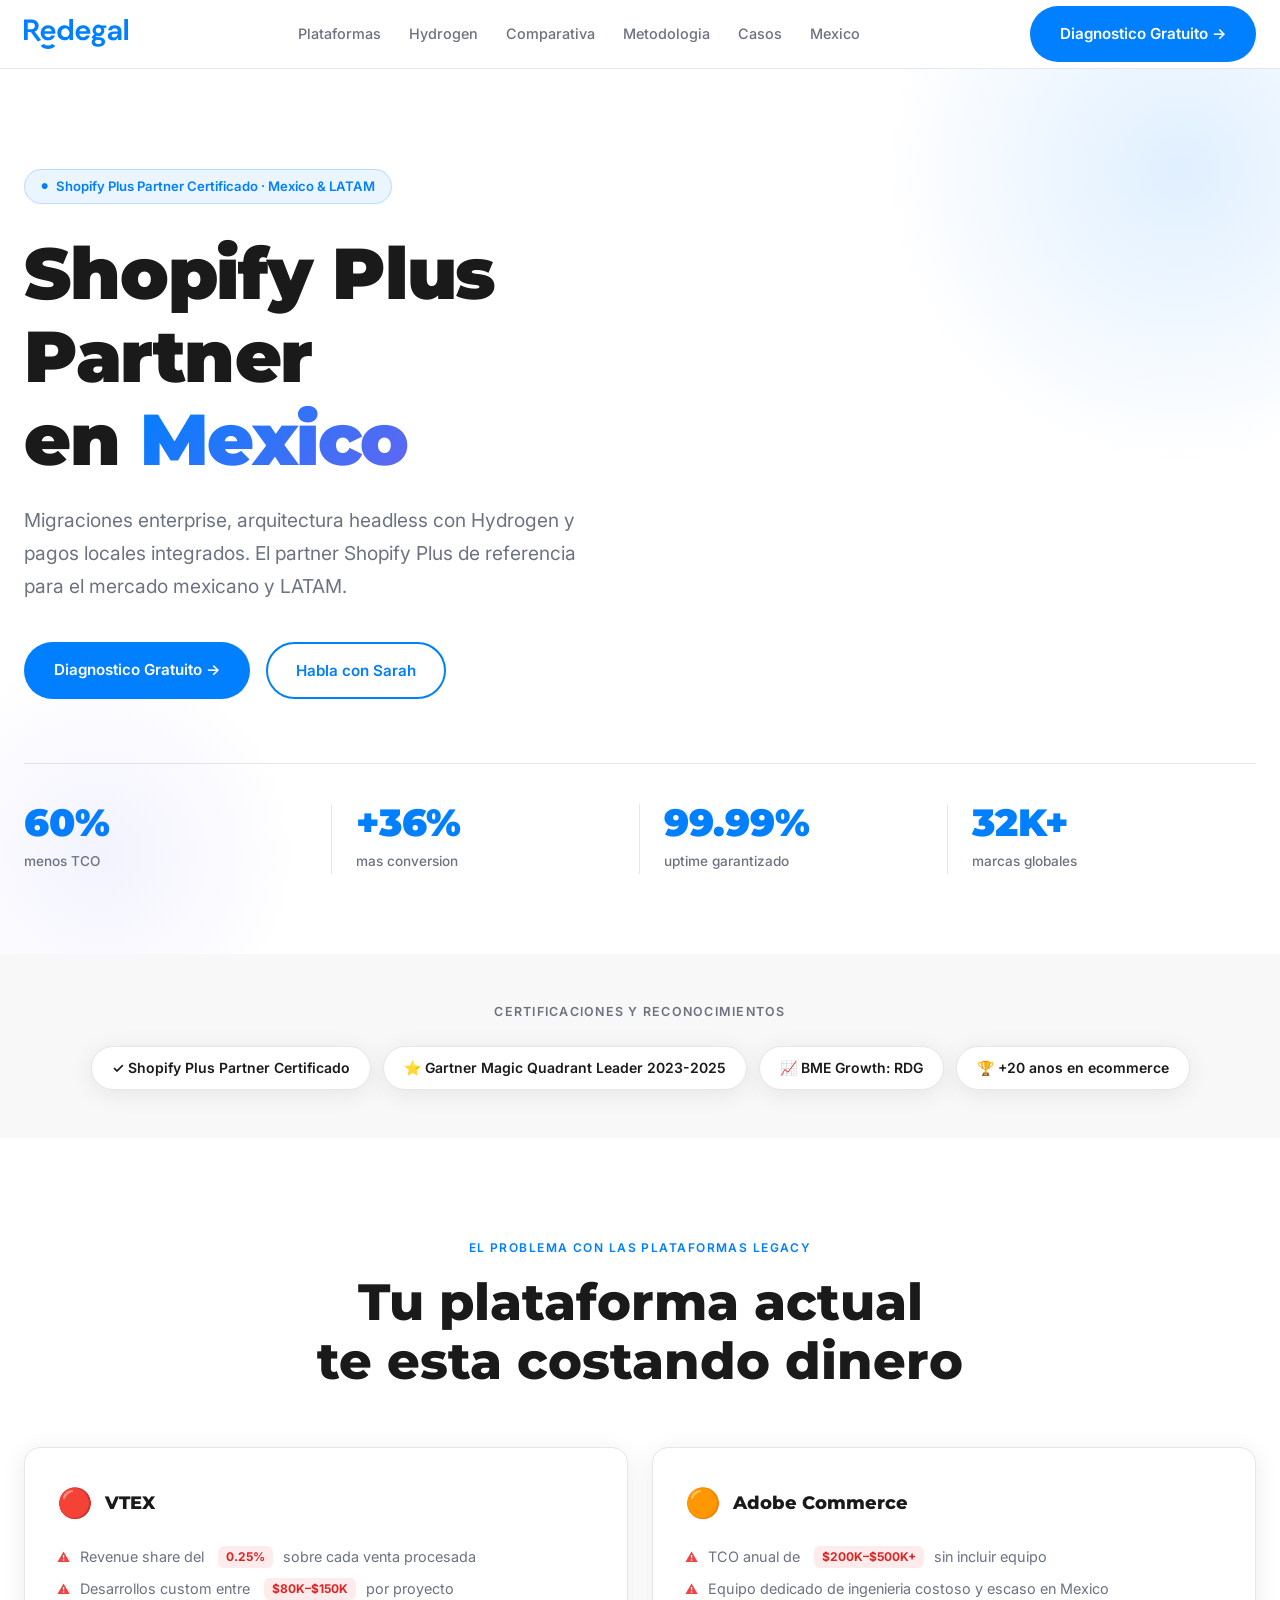
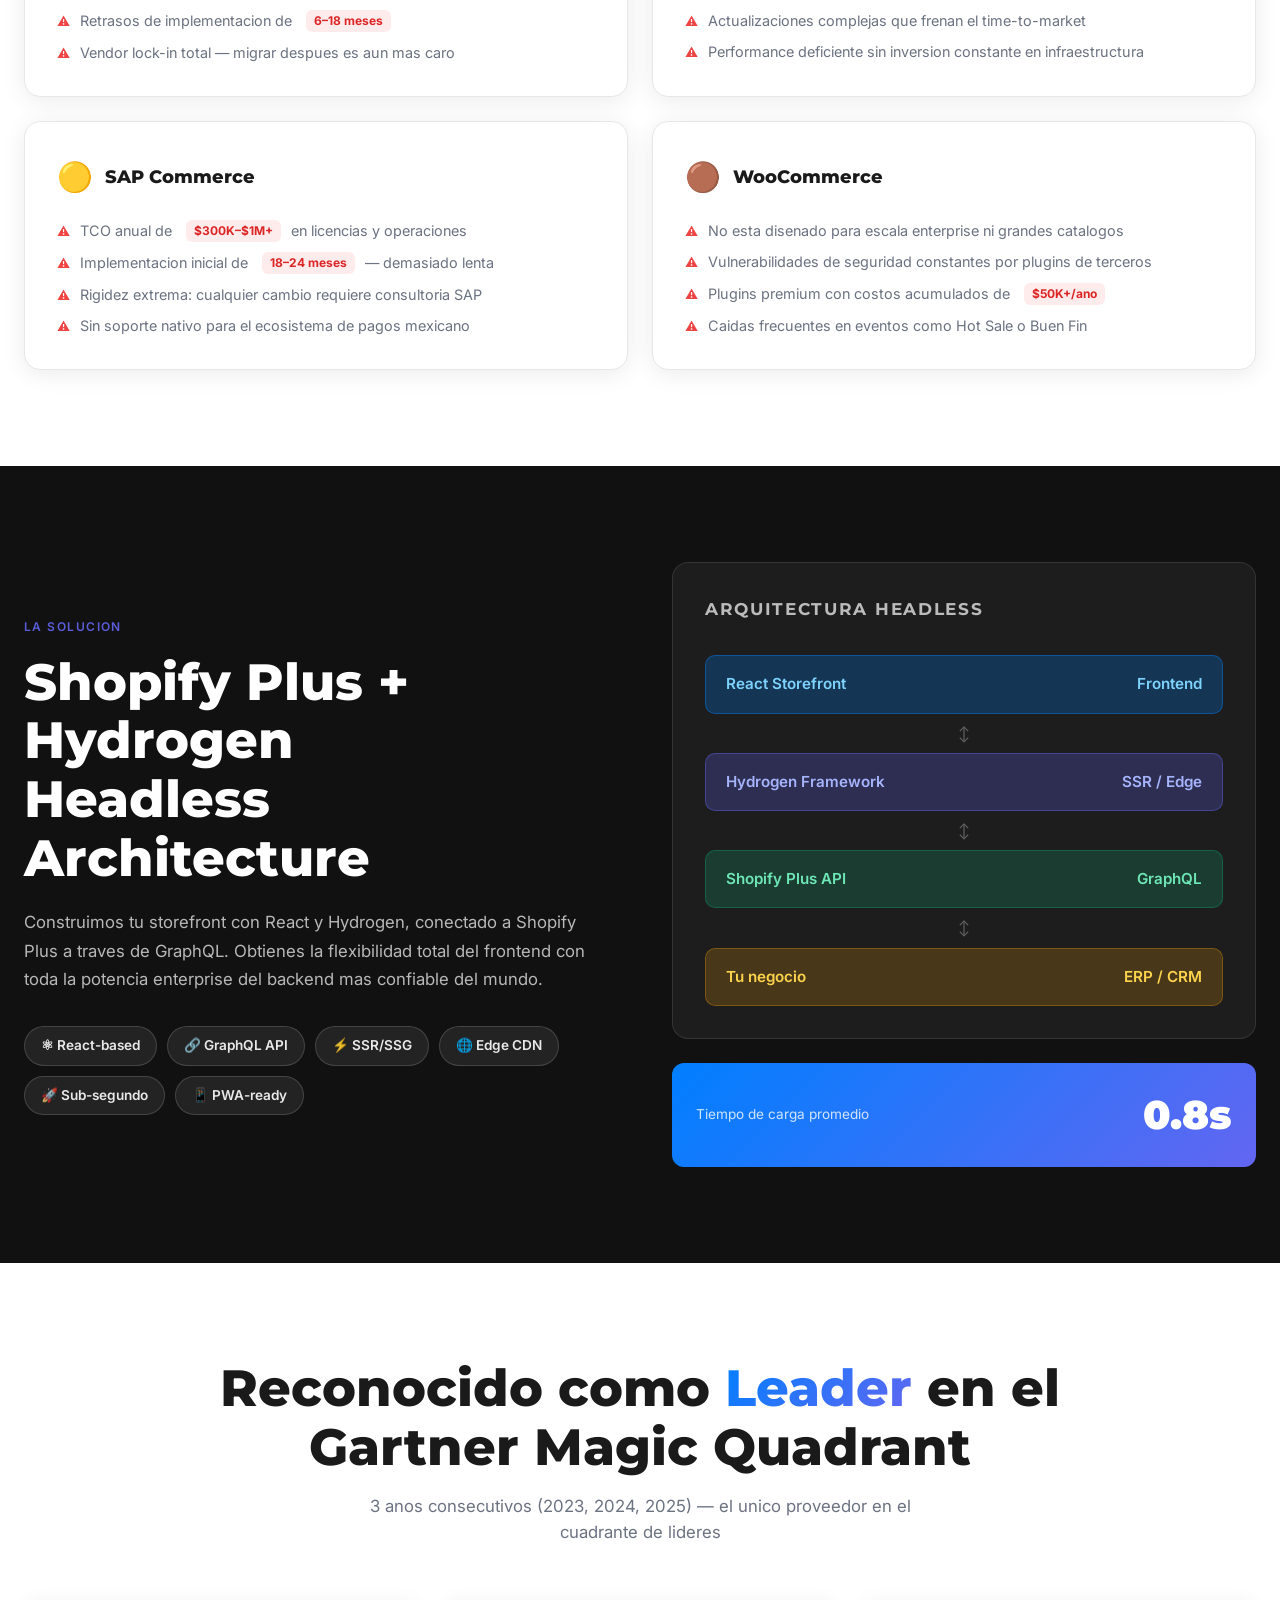
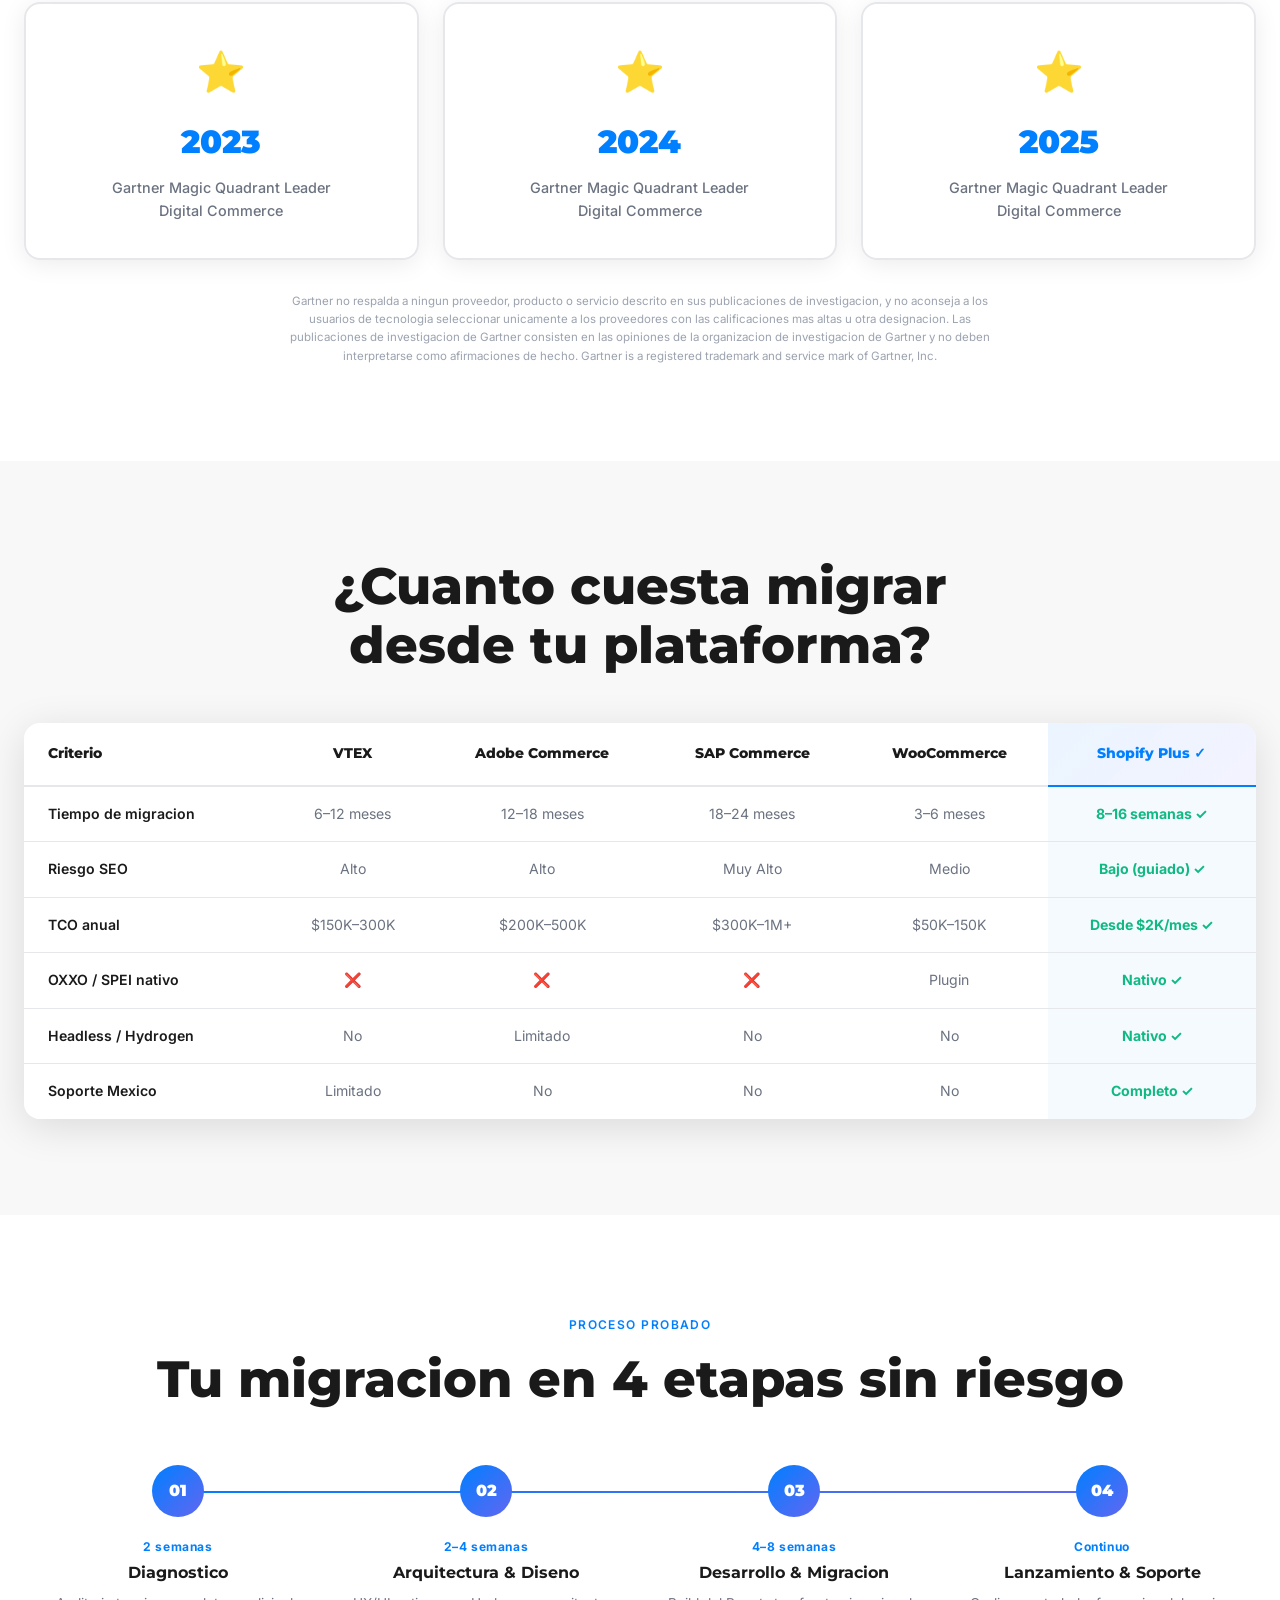
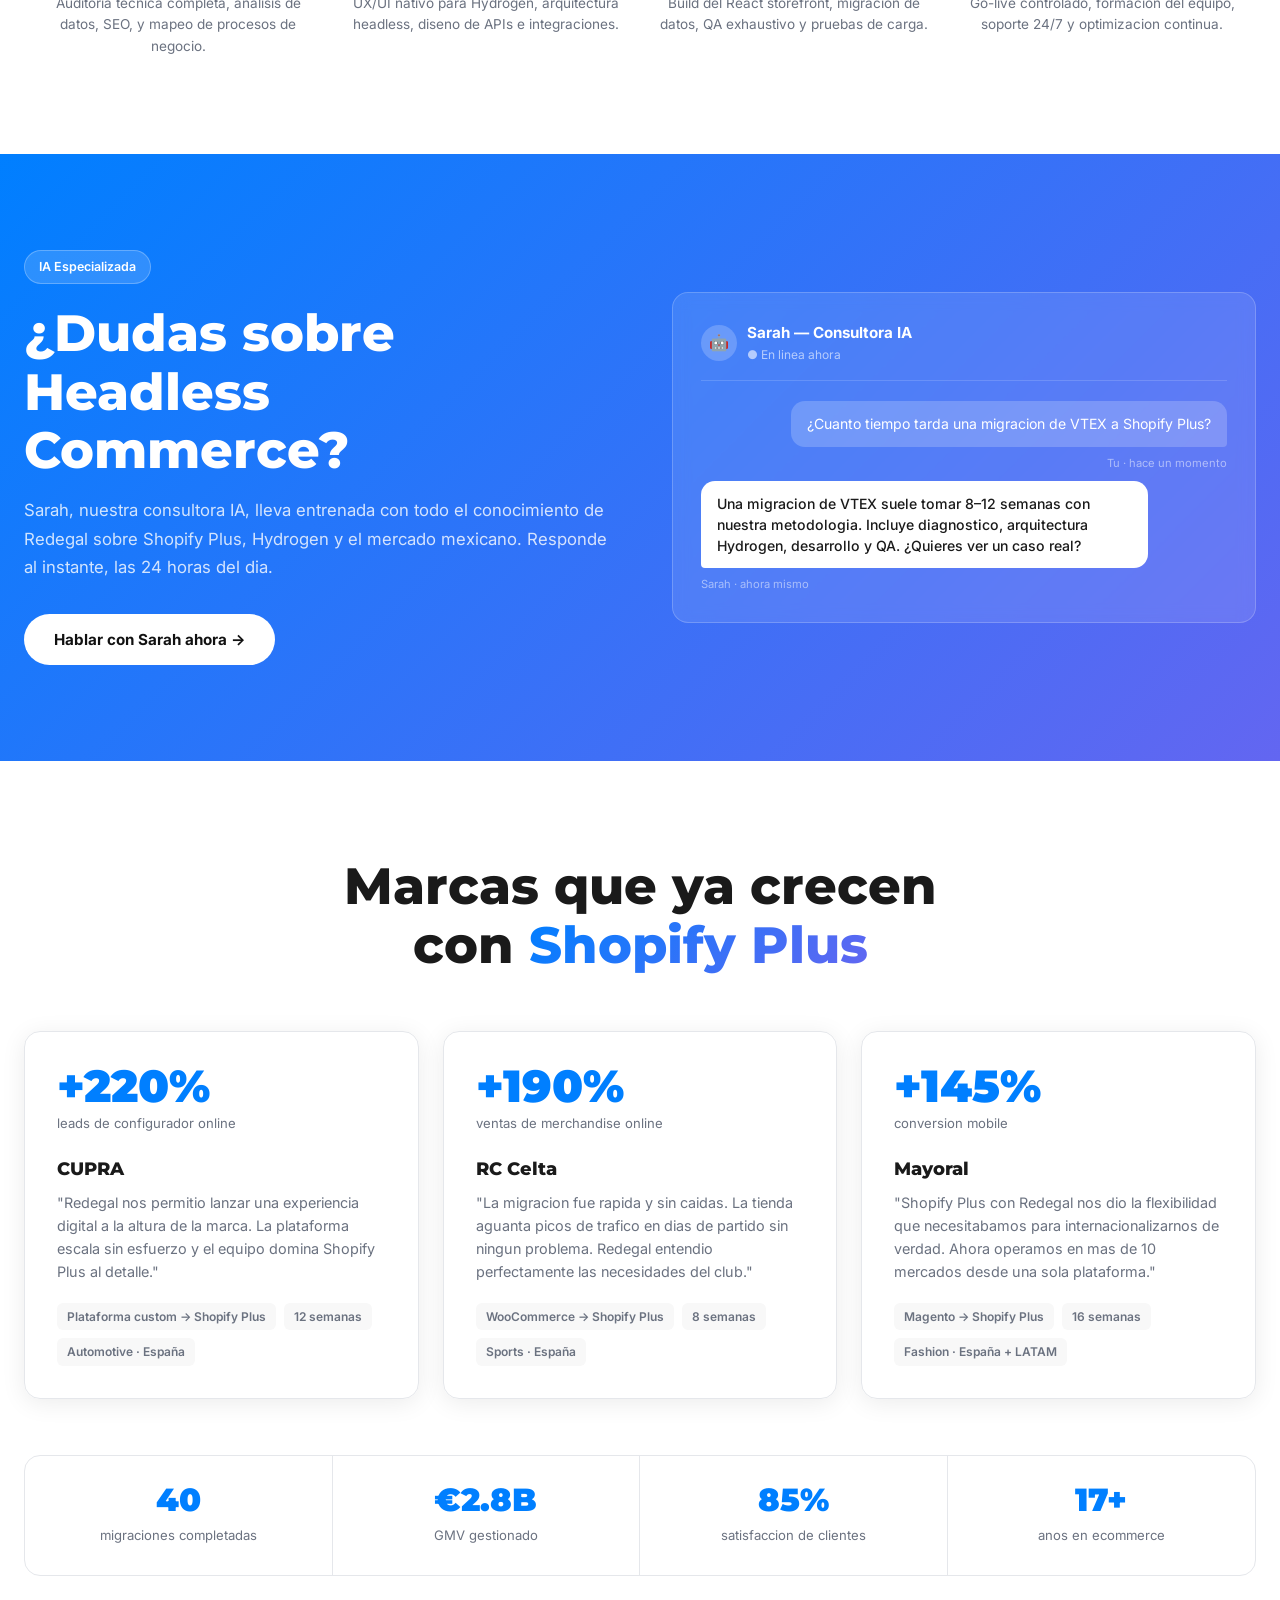
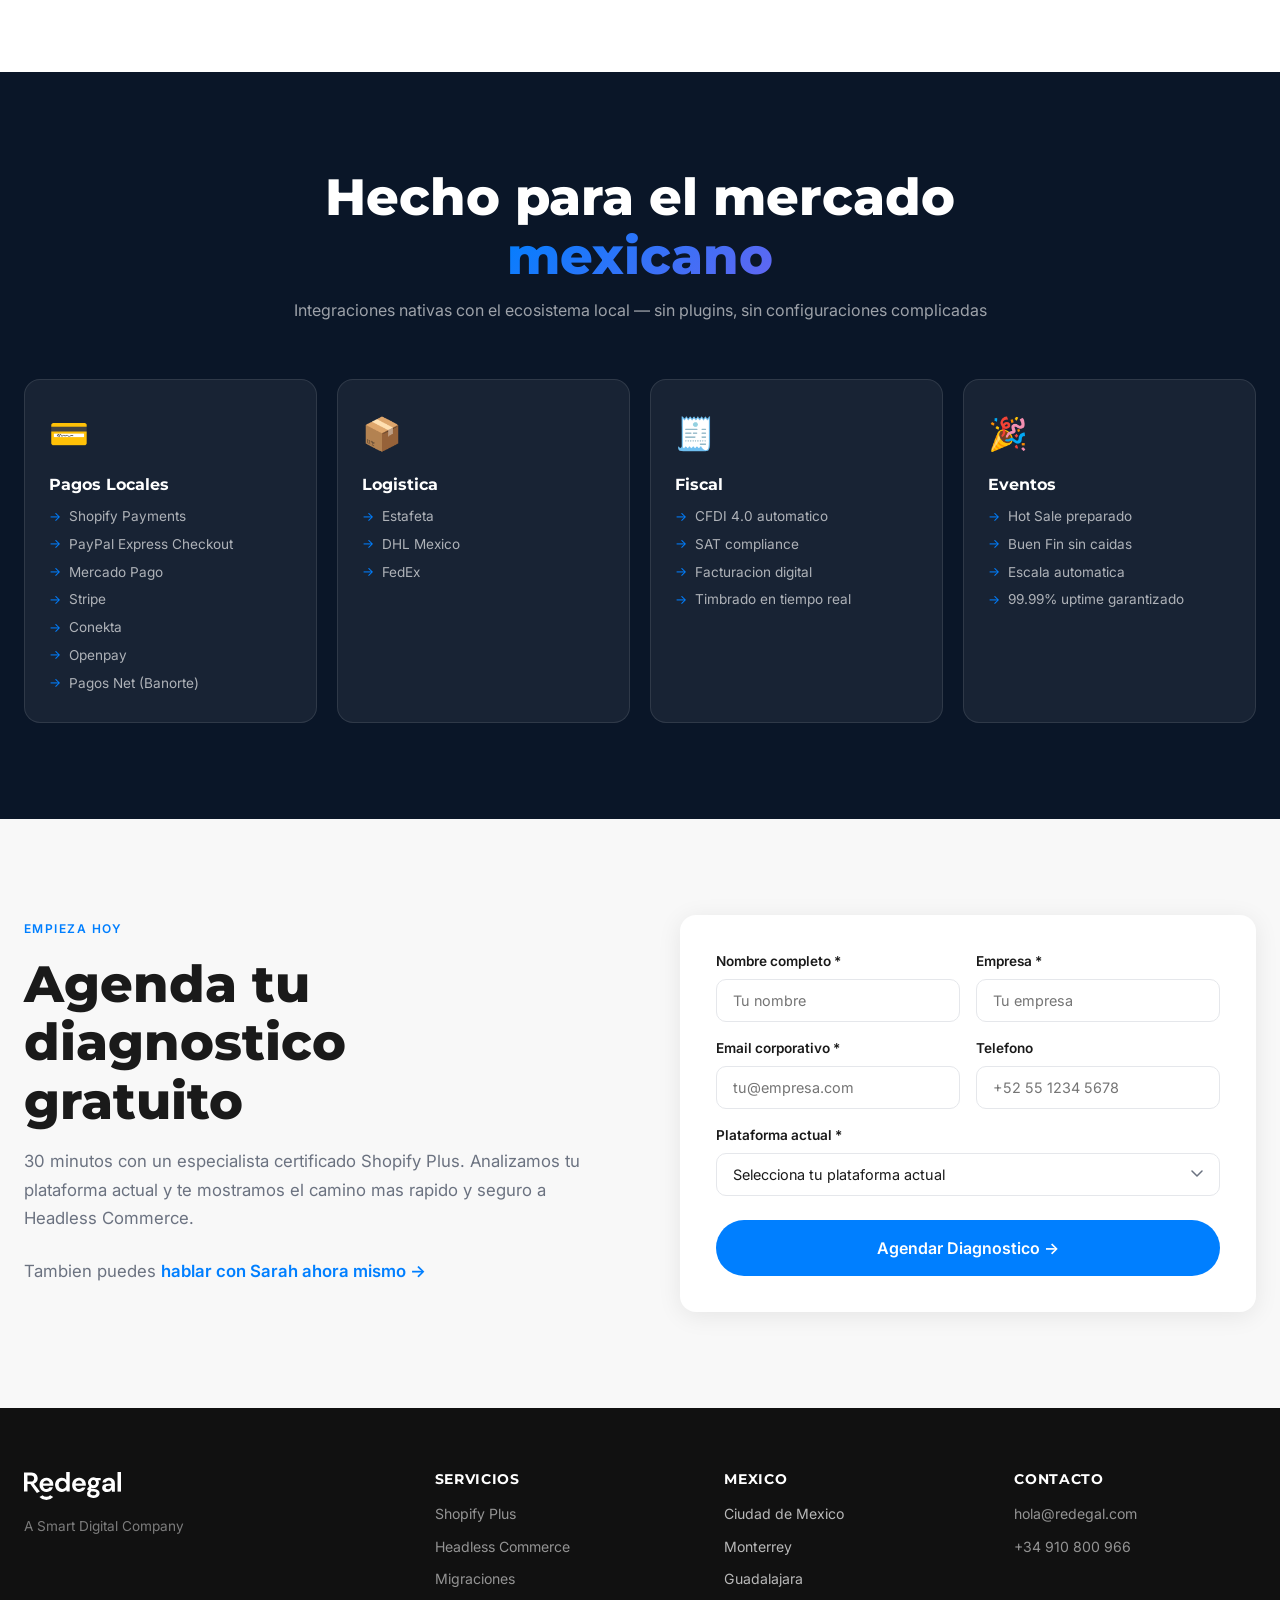
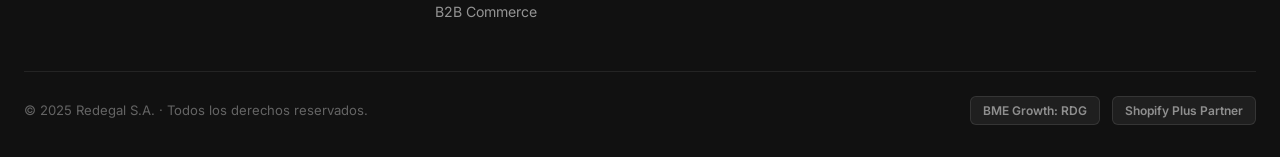
==== commit c449b4e0: "Aplicar feedback Fernando: logo Redegal real, casos Cupra/Celta/Mayoral, pagos y envío actualizados " ====
--- a/headless/index.html
+++ b/headless/index.html
@@ -1,1272 +1,1698 @@
 <!DOCTYPE html>
-<html lang="es">
+<html lang="es-MX">
 <head>
-  <meta charset="UTF-8" />
-  <meta name="viewport" content="width=device-width, initial-scale=1.0" />
-  <meta name="description" content="Redegal — Shopify Plus Partner Certificado en México. Migra desde VTEX, Adobe Commerce, SAP o WooCommerce con el equipo experto. Diagnóstico gratuito." />
-  <meta name="robots" content="index, follow" />
-  <meta property="og:title" content="Migración a Shopify Plus en México — Redegal" />
-  <meta property="og:description" content="Maximiza tu ecommerce: 99.99% uptime, +36% conversión, 60% menos TCO. Shopify Plus Partner certificado." />
-  <meta property="og:type" content="website" />
-  <meta property="og:locale" content="es_MX" />
-  <title>Migración a Shopify Plus en México | Redegal</title>
-  <link rel="stylesheet" href="styles.css" />
-  <link rel="icon" type="image/svg+xml" href="data:image/svg+xml,<svg xmlns='http://www.w3.org/2000/svg' viewBox='0 0 32 32'><rect width='32' height='32' rx='6' fill='%2300d4aa'/><text y='22' x='7' font-size='18' font-weight='900' fill='%2307071a'>R</text></svg>" />
+  <meta charset="UTF-8">
+  <meta name="viewport" content="width=device-width, initial-scale=1.0">
+  <meta name="robots" content="noindex, nofollow">
+  <title>Shopify Plus Partner en México y LATAM | Redegal — Partner Certificado</title>
+  <meta name="description" content="Redegal, Shopify Plus Partner Certificado en México y LATAM. Migraciones enterprise, headless commerce con Hydrogen, pagos locales y logística integrada. 60% menos TCO.">
+  <link rel="preconnect" href="https://fonts.googleapis.com">
+  <link rel="preconnect" href="https://fonts.gstatic.com" crossorigin>
+  <link href="https://fonts.googleapis.com/css2?family=Montserrat:wght@400;600;700;800;900&family=Inter:wght@400;500;600&display=swap" rel="stylesheet">
+  <style>
+    *, *::before, *::after { box-sizing: border-box; margin: 0; padding: 0; }
+
+    :root {
+      --blue: #007fff;
+      --indigo: #6366f1;
+      --white: #ffffff;
+      --dark: #111111;
+      --gray-bg: #f8f8f8;
+      --dark-blue: #0a1628;
+      --text: #1a1a1a;
+      --text-muted: #6b7280;
+      --border: #e5e7eb;
+      --radius-btn: 50px;
+      --radius-card: 16px;
+      --max-w: 1280px;
+      --shadow: 0 4px 24px rgba(0,0,0,0.08);
+      --shadow-md: 0 8px 40px rgba(0,0,0,0.12);
+    }
+
+    html { scroll-behavior: smooth; }
+
+    body {
+      font-family: 'Inter', sans-serif;
+      color: var(--text);
+      background: var(--white);
+      line-height: 1.6;
+      overflow-x: hidden;
+    }
+
+    h1, h2, h3, h4 { font-family: 'Montserrat', sans-serif; line-height: 1.15; }
+
+    h1 { font-size: clamp(2.5rem, 6vw, 4.5rem); font-weight: 900; }
+    h2 { font-size: clamp(2rem, 4vw, 3.2rem); font-weight: 800; }
+    h3 { font-size: clamp(1.1rem, 2vw, 1.4rem); font-weight: 700; }
+
+    .container { max-width: var(--max-w); margin: 0 auto; padding: 0 24px; }
+
+    .text-gradient {
+      background: linear-gradient(135deg, #007fff, #6366f1);
+      -webkit-background-clip: text;
+      -webkit-text-fill-color: transparent;
+      background-clip: text;
+    }
+
+    .section-label {
+      display: inline-block;
+      font-family: 'Inter', sans-serif;
+      font-size: 0.75rem;
+      font-weight: 600;
+      letter-spacing: 0.12em;
+      text-transform: uppercase;
+      color: var(--blue);
+      margin-bottom: 16px;
+    }
+
+    .btn {
+      display: inline-flex;
+      align-items: center;
+      gap: 8px;
+      padding: 14px 28px;
+      border-radius: var(--radius-btn);
+      font-family: 'Inter', sans-serif;
+      font-size: 0.95rem;
+      font-weight: 600;
+      cursor: pointer;
+      text-decoration: none;
+      transition: all 0.25s ease;
+      border: 2px solid transparent;
+      white-space: nowrap;
+    }
+    .btn-primary {
+      background: var(--blue);
+      color: var(--white);
+    }
+    .btn-primary:hover { background: #0066cc; transform: translateY(-2px); box-shadow: 0 8px 24px rgba(0,127,255,0.3); }
+    .btn-outline {
+      background: transparent;
+      color: var(--blue);
+      border-color: var(--blue);
+    }
+    .btn-outline:hover { background: var(--blue); color: var(--white); transform: translateY(-2px); }
+    .btn-white {
+      background: var(--white);
+      color: var(--dark);
+      font-weight: 700;
+    }
+    .btn-white:hover { background: #f0f0f0; transform: translateY(-2px); box-shadow: 0 8px 24px rgba(0,0,0,0.15); }
+
+    /* REVEAL animations */
+    .reveal {
+      opacity: 0;
+      transform: translateY(32px);
+      transition: opacity 0.65s ease, transform 0.65s ease;
+    }
+    .reveal.visible { opacity: 1; transform: translateY(0); }
+    .reveal.delay-1 { transition-delay: 0.1s; }
+    .reveal.delay-2 { transition-delay: 0.2s; }
+    .reveal.delay-3 { transition-delay: 0.3s; }
+    .reveal.delay-4 { transition-delay: 0.4s; }
+
+    /* ======================== NAV ======================== */
+    nav {
+      position: sticky;
+      top: 0;
+      z-index: 1000;
+      background: rgba(255,255,255,0.92);
+      backdrop-filter: blur(12px);
+      -webkit-backdrop-filter: blur(12px);
+      border-bottom: 1px solid var(--border);
+    }
+    .nav-inner {
+      display: flex;
+      align-items: center;
+      justify-content: space-between;
+      height: 68px;
+      gap: 32px;
+    }
+    .nav-logo {
+      display: flex;
+      align-items: center;
+      gap: 10px;
+      text-decoration: none;
+      flex-shrink: 0;
+    }
+    .nav-logo img {
+      height: 30px;
+      width: auto;
+      display: block;
+    }
+    .nav-links {
+      display: flex;
+      align-items: center;
+      gap: 28px;
+      list-style: none;
+    }
+    .nav-links a {
+      text-decoration: none;
+      color: var(--text-muted);
+      font-size: 0.9rem;
+      font-weight: 500;
+      transition: color 0.2s;
+    }
+    .nav-links a:hover { color: var(--blue); }
+    .nav-cta { flex-shrink: 0; }
+    .hamburger {
+      display: none;
+      flex-direction: column;
+      gap: 5px;
+      cursor: pointer;
+      background: none;
+      border: none;
+      padding: 4px;
+    }
+    .hamburger span {
+      display: block;
+      width: 24px;
+      height: 2px;
+      background: var(--dark);
+      border-radius: 2px;
+      transition: all 0.3s ease;
+    }
+    .mobile-menu {
+      display: none;
+      flex-direction: column;
+      gap: 0;
+      background: white;
+      border-top: 1px solid var(--border);
+      padding: 16px 24px 24px;
+    }
+    .mobile-menu.open { display: flex; }
+    .mobile-menu a {
+      text-decoration: none;
+      color: var(--text);
+      font-weight: 500;
+      padding: 12px 0;
+      border-bottom: 1px solid var(--border);
+      font-size: 0.95rem;
+    }
+    .mobile-menu .btn { margin-top: 16px; text-align: center; justify-content: center; }
+
+    @media (max-width: 900px) {
+      .nav-links, .nav-cta { display: none; }
+      .hamburger { display: flex; }
+    }
+
+    /* ======================== HERO ======================== */
+    .hero {
+      background: var(--white);
+      padding: 100px 0 80px;
+      position: relative;
+      overflow: hidden;
+    }
+    .hero::before {
+      content: '';
+      position: absolute;
+      top: -200px;
+      right: -200px;
+      width: 600px;
+      height: 600px;
+      background: radial-gradient(circle, rgba(0,127,255,0.12) 0%, transparent 70%);
+      pointer-events: none;
+    }
+    .hero::after {
+      content: '';
+      position: absolute;
+      bottom: -100px;
+      left: -100px;
+      width: 400px;
+      height: 400px;
+      background: radial-gradient(circle, rgba(99,102,241,0.08) 0%, transparent 70%);
+      pointer-events: none;
+    }
+    .hero-badge {
+      display: inline-flex;
+      align-items: center;
+      gap: 8px;
+      background: rgba(0,127,255,0.08);
+      border: 1px solid rgba(0,127,255,0.2);
+      border-radius: 50px;
+      padding: 6px 16px;
+      font-size: 0.82rem;
+      font-weight: 600;
+      color: var(--blue);
+      margin-bottom: 28px;
+    }
+    .hero-badge::before { content: '●'; font-size: 0.5rem; }
+    .hero h1 { max-width: 700px; margin-bottom: 24px; letter-spacing: -0.02em; }
+    .hero p {
+      font-size: clamp(1rem, 2vw, 1.2rem);
+      color: var(--text-muted);
+      max-width: 580px;
+      margin-bottom: 40px;
+      line-height: 1.7;
+    }
+    .hero-ctas { display: flex; gap: 16px; flex-wrap: wrap; margin-bottom: 64px; }
+    .hero-stats {
+      display: grid;
+      grid-template-columns: repeat(4, 1fr);
+      gap: 0;
+      border-top: 1px solid var(--border);
+      padding-top: 40px;
+    }
+    .hero-stat {
+      padding: 0 24px;
+      border-right: 1px solid var(--border);
+    }
+    .hero-stat:first-child { padding-left: 0; }
+    .hero-stat:last-child { border-right: none; }
+    .hero-stat-number {
+      font-family: 'Montserrat', sans-serif;
+      font-size: clamp(1.8rem, 3vw, 2.5rem);
+      font-weight: 900;
+      color: var(--blue);
+      display: block;
+      line-height: 1;
+      margin-bottom: 6px;
+    }
+    .hero-stat-label { font-size: 0.85rem; color: var(--text-muted); font-weight: 500; }
+
+    @media (max-width: 768px) {
+      .hero { padding: 70px 0 60px; }
+      .hero-stats { grid-template-columns: repeat(2, 1fr); gap: 24px; }
+      .hero-stat { border-right: none; padding: 0; }
+      .hero-stat:nth-child(2n-1) { border-right: 1px solid var(--border); padding-right: 24px; }
+    }
+    @media (max-width: 480px) {
+      .hero-ctas { flex-direction: column; }
+      .hero-ctas .btn { justify-content: center; }
+    }
+
+    /* ======================== TRUST BAR ======================== */
+    .trust-bar {
+      background: var(--gray-bg);
+      padding: 48px 0;
+    }
+    .trust-bar-label {
+      text-align: center;
+      font-size: 0.78rem;
+      font-weight: 600;
+      letter-spacing: 0.1em;
+      text-transform: uppercase;
+      color: var(--text-muted);
+      margin-bottom: 24px;
+    }
+    .trust-pills {
+      display: flex;
+      flex-wrap: wrap;
+      justify-content: center;
+      gap: 12px;
+    }
+    .trust-pill {
+      display: inline-flex;
+      align-items: center;
+      gap: 8px;
+      background: white;
+      border: 1px solid var(--border);
+      border-radius: 50px;
+      padding: 10px 20px;
+      font-size: 0.875rem;
+      font-weight: 600;
+      color: var(--text);
+      box-shadow: var(--shadow);
+    }
+
+    /* ======================== PROBLEMS ======================== */
+    .problems { padding: 96px 0; background: var(--white); }
+    .problems-header { text-align: center; margin-bottom: 56px; }
+    .problems-header h2 { margin-bottom: 16px; }
+    .problems-grid {
+      display: grid;
+      grid-template-columns: repeat(2, 1fr);
+      gap: 24px;
+    }
+    .problem-card {
+      border: 1px solid var(--border);
+      border-radius: var(--radius-card);
+      padding: 32px;
+      background: white;
+      box-shadow: var(--shadow);
+      transition: transform 0.25s ease, box-shadow 0.25s ease;
+    }
+    .problem-card:hover { transform: translateY(-4px); box-shadow: var(--shadow-md); }
+    .problem-card-header {
+      display: flex;
+      align-items: center;
+      gap: 12px;
+      margin-bottom: 20px;
+    }
+    .problem-icon { font-size: 1.8rem; }
+    .problem-name {
+      font-family: 'Montserrat', sans-serif;
+      font-weight: 800;
+      font-size: 1.1rem;
+    }
+    .problem-card ul { list-style: none; display: flex; flex-direction: column; gap: 10px; }
+    .problem-card ul li {
+      display: flex;
+      align-items: flex-start;
+      gap: 10px;
+      font-size: 0.9rem;
+      color: var(--text-muted);
+      line-height: 1.5;
+    }
+    .problem-card ul li::before {
+      content: '⚠';
+      color: #ef4444;
+      flex-shrink: 0;
+      font-size: 0.8rem;
+      margin-top: 2px;
+    }
+    .problem-tag {
+      display: inline-block;
+      background: rgba(239,68,68,0.1);
+      color: #dc2626;
+      border-radius: 6px;
+      padding: 2px 8px;
+      font-size: 0.75rem;
+      font-weight: 700;
+      margin-left: 4px;
+    }
+
+    @media (max-width: 700px) {
+      .problems-grid { grid-template-columns: 1fr; }
+    }
+
+    /* ======================== SOLUTION ======================== */
+    .solution {
+      background: var(--dark);
+      color: white;
+      padding: 96px 0;
+    }
+    .solution-inner {
+      display: grid;
+      grid-template-columns: 1fr 1fr;
+      gap: 64px;
+      align-items: center;
+    }
+    .solution .section-label { color: rgba(99,102,241,0.9); }
+    .solution h2 { color: white; margin-bottom: 20px; }
+    .solution p { color: rgba(255,255,255,0.7); margin-bottom: 32px; line-height: 1.7; font-size: 1.05rem; }
+    .feature-chips {
+      display: flex;
+      flex-wrap: wrap;
+      gap: 10px;
+    }
+    .chip {
+      background: rgba(255,255,255,0.08);
+      border: 1px solid rgba(255,255,255,0.15);
+      border-radius: 50px;
+      padding: 8px 16px;
+      font-size: 0.85rem;
+      font-weight: 600;
+      color: rgba(255,255,255,0.9);
+    }
+    .arch-diagram {
+      background: rgba(255,255,255,0.05);
+      border: 1px solid rgba(255,255,255,0.1);
+      border-radius: var(--radius-card);
+      padding: 32px;
+    }
+    .arch-title {
+      font-family: 'Montserrat', sans-serif;
+      font-size: 0.8rem;
+      font-weight: 700;
+      letter-spacing: 0.1em;
+      text-transform: uppercase;
+      color: rgba(255,255,255,0.5);
+      margin-bottom: 24px;
+    }
+    .arch-layers { display: flex; flex-direction: column; gap: 12px; }
+    .arch-layer {
+      border-radius: 10px;
+      padding: 16px 20px;
+      font-family: 'Inter', sans-serif;
+      font-weight: 600;
+      font-size: 0.95rem;
+      display: flex;
+      align-items: center;
+      justify-content: space-between;
+    }
+    .arch-layer-react { background: rgba(0,127,255,0.25); border: 1px solid rgba(0,127,255,0.4); color: #7dd3fc; }
+    .arch-layer-hydrogen { background: rgba(99,102,241,0.25); border: 1px solid rgba(99,102,241,0.4); color: #a5b4fc; }
+    .arch-layer-api { background: rgba(16,185,129,0.2); border: 1px solid rgba(16,185,129,0.3); color: #6ee7b7; }
+    .arch-layer-biz { background: rgba(245,158,11,0.2); border: 1px solid rgba(245,158,11,0.3); color: #fcd34d; }
+    .arch-arrow {
+      text-align: center;
+      color: rgba(255,255,255,0.3);
+      font-size: 0.9rem;
+      margin: -4px 0;
+    }
+    .metric-card {
+      margin-top: 24px;
+      background: linear-gradient(135deg, var(--blue), var(--indigo));
+      border-radius: 12px;
+      padding: 20px 24px;
+      display: flex;
+      align-items: center;
+      justify-content: space-between;
+    }
+    .metric-number {
+      font-family: 'Montserrat', sans-serif;
+      font-size: 2.5rem;
+      font-weight: 900;
+      color: white;
+    }
+    .metric-label { font-size: 0.85rem; color: rgba(255,255,255,0.8); }
+
+    @media (max-width: 900px) {
+      .solution-inner { grid-template-columns: 1fr; gap: 40px; }
+    }
+
+    /* ======================== GARTNER ======================== */
+    .gartner { padding: 96px 0; background: var(--white); }
+    .gartner-header { text-align: center; margin-bottom: 56px; }
+    .gartner-header h2 { margin-bottom: 16px; }
+    .gartner-header p { color: var(--text-muted); font-size: 1.05rem; max-width: 560px; margin: 0 auto; }
+    .gartner-cards {
+      display: grid;
+      grid-template-columns: repeat(3, 1fr);
+      gap: 24px;
+      margin-bottom: 32px;
+    }
+    .gartner-card {
+      border: 2px solid var(--border);
+      border-radius: var(--radius-card);
+      padding: 36px 28px;
+      text-align: center;
+      box-shadow: var(--shadow);
+      transition: border-color 0.25s, transform 0.25s;
+    }
+    .gartner-card:hover { border-color: var(--blue); transform: translateY(-4px); }
+    .gartner-star { font-size: 2.5rem; margin-bottom: 12px; display: block; }
+    .gartner-year {
+      font-family: 'Montserrat', sans-serif;
+      font-size: 2rem;
+      font-weight: 900;
+      color: var(--blue);
+      margin-bottom: 8px;
+    }
+    .gartner-label { font-size: 0.9rem; color: var(--text-muted); font-weight: 500; }
+    .gartner-disclaimer {
+      text-align: center;
+      font-size: 0.72rem;
+      color: #9ca3af;
+      max-width: 700px;
+      margin: 0 auto;
+      line-height: 1.6;
+    }
+
+    @media (max-width: 600px) {
+      .gartner-cards { grid-template-columns: 1fr; }
+    }
+
+    /* ======================== COMPARISON TABLE ======================== */
+    .comparison { padding: 96px 0; background: var(--gray-bg); }
+    .comparison-header { text-align: center; margin-bottom: 48px; }
+    .comparison-header h2 { margin-bottom: 16px; }
+    .table-wrap { overflow-x: auto; border-radius: var(--radius-card); box-shadow: var(--shadow-md); }
+    table {
+      width: 100%;
+      border-collapse: collapse;
+      background: white;
+      min-width: 700px;
+    }
+    thead th {
+      padding: 20px 16px;
+      font-family: 'Montserrat', sans-serif;
+      font-size: 0.85rem;
+      font-weight: 800;
+      text-align: center;
+      border-bottom: 2px solid var(--border);
+      white-space: nowrap;
+    }
+    thead th:first-child { text-align: left; padding-left: 24px; }
+    thead th.th-shopify {
+      background: linear-gradient(135deg, rgba(0,127,255,0.08), rgba(99,102,241,0.08));
+      color: var(--blue);
+      border-bottom-color: var(--blue);
+    }
+    tbody td {
+      padding: 16px;
+      font-size: 0.88rem;
+      text-align: center;
+      border-bottom: 1px solid var(--border);
+      color: var(--text-muted);
+    }
+    tbody td:first-child {
+      text-align: left;
+      padding-left: 24px;
+      font-weight: 600;
+      color: var(--text);
+    }
+    tbody td.td-shopify {
+      background: rgba(0,127,255,0.04);
+      font-weight: 600;
+      color: var(--blue);
+    }
+    tbody tr:last-child td { border-bottom: none; }
+    tbody tr:hover td { background: var(--gray-bg); }
+    tbody tr:hover td.td-shopify { background: rgba(0,127,255,0.08); }
+    .check { color: #10b981; font-weight: 700; }
+    .cross { color: #ef4444; }
+
+    /* ======================== METHODOLOGY ======================== */
+    .methodology { padding: 96px 0; background: var(--white); }
+    .methodology-header { text-align: center; margin-bottom: 56px; }
+    .steps {
+      display: grid;
+      grid-template-columns: repeat(4, 1fr);
+      gap: 0;
+      position: relative;
+    }
+    .steps::before {
+      content: '';
+      position: absolute;
+      top: 26px;
+      left: 12%;
+      right: 12%;
+      height: 2px;
+      background: linear-gradient(90deg, var(--blue), var(--indigo));
+      z-index: 0;
+    }
+    .step {
+      display: flex;
+      flex-direction: column;
+      align-items: center;
+      text-align: center;
+      padding: 0 16px;
+      position: relative;
+      z-index: 1;
+    }
+    .step-num {
+      width: 52px;
+      height: 52px;
+      background: linear-gradient(135deg, var(--blue), var(--indigo));
+      border-radius: 50%;
+      display: flex;
+      align-items: center;
+      justify-content: center;
+      font-family: 'Montserrat', sans-serif;
+      font-weight: 900;
+      color: white;
+      font-size: 1rem;
+      margin-bottom: 20px;
+      flex-shrink: 0;
+    }
+    .step-duration {
+      font-size: 0.75rem;
+      font-weight: 700;
+      color: var(--blue);
+      letter-spacing: 0.05em;
+      margin-bottom: 8px;
+    }
+    .step h3 { font-size: 1rem; margin-bottom: 10px; }
+    .step p { font-size: 0.85rem; color: var(--text-muted); line-height: 1.6; }
+
+    @media (max-width: 768px) {
+      .steps { grid-template-columns: 1fr 1fr; gap: 32px; }
+      .steps::before { display: none; }
+    }
+    @media (max-width: 480px) {
+      .steps { grid-template-columns: 1fr; }
+    }
+
+    /* ======================== SARAH SECTION ======================== */
+    .sarah-section {
+      background: linear-gradient(135deg, var(--blue) 0%, var(--indigo) 100%);
+      padding: 96px 0;
+      color: white;
+    }
+    .sarah-inner {
+      display: grid;
+      grid-template-columns: 1fr 1fr;
+      gap: 64px;
+      align-items: center;
+    }
+    .sarah-badge {
+      display: inline-flex;
+      align-items: center;
+      gap: 6px;
+      background: rgba(255,255,255,0.15);
+      border: 1px solid rgba(255,255,255,0.25);
+      border-radius: 50px;
+      padding: 6px 14px;
+      font-size: 0.78rem;
+      font-weight: 600;
+      margin-bottom: 20px;
+    }
+    .sarah-section h2 { color: white; margin-bottom: 16px; }
+    .sarah-section p { color: rgba(255,255,255,0.8); margin-bottom: 32px; font-size: 1.05rem; line-height: 1.7; }
+    .chat-bubble {
+      background: rgba(255,255,255,0.1);
+      border: 1px solid rgba(255,255,255,0.2);
+      border-radius: var(--radius-card);
+      padding: 28px;
+      backdrop-filter: blur(8px);
+    }
+    .chat-header {
+      display: flex;
+      align-items: center;
+      gap: 10px;
+      margin-bottom: 20px;
+      padding-bottom: 16px;
+      border-bottom: 1px solid rgba(255,255,255,0.15);
+    }
+    .chat-avatar {
+      width: 36px;
+      height: 36px;
+      background: rgba(255,255,255,0.2);
+      border-radius: 50%;
+      display: flex;
+      align-items: center;
+      justify-content: center;
+      font-size: 1rem;
+    }
+    .chat-name { font-weight: 700; font-size: 0.95rem; }
+    .chat-status { font-size: 0.75rem; color: rgba(255,255,255,0.6); }
+    .chat-msg {
+      display: flex;
+      flex-direction: column;
+      gap: 8px;
+    }
+    .msg {
+      max-width: 85%;
+      padding: 12px 16px;
+      border-radius: 14px;
+      font-size: 0.88rem;
+      line-height: 1.5;
+    }
+    .msg-user {
+      align-self: flex-end;
+      background: rgba(255,255,255,0.2);
+      color: white;
+      border-bottom-right-radius: 4px;
+    }
+    .msg-sarah {
+      align-self: flex-start;
+      background: white;
+      color: var(--text);
+      border-bottom-left-radius: 4px;
+      font-weight: 500;
+    }
+    .msg-time { font-size: 0.7rem; color: rgba(255,255,255,0.5); }
+    .msg-time-right { text-align: right; }
+
+    @media (max-width: 900px) {
+      .sarah-inner { grid-template-columns: 1fr; gap: 40px; }
+    }
+
+    /* ======================== SUCCESS STORIES ======================== */
+    .success { padding: 96px 0; background: var(--white); }
+    .success-header { text-align: center; margin-bottom: 56px; }
+    .success-header h2 { margin-bottom: 12px; }
+    .cases-grid {
+      display: grid;
+      grid-template-columns: repeat(3, 1fr);
+      gap: 24px;
+      margin-bottom: 56px;
+    }
+    .case-card {
+      border: 1px solid var(--border);
+      border-radius: var(--radius-card);
+      padding: 32px;
+      box-shadow: var(--shadow);
+      transition: transform 0.25s, box-shadow 0.25s;
+    }
+    .case-card:hover { transform: translateY(-4px); box-shadow: var(--shadow-md); }
+    .case-metric {
+      font-family: 'Montserrat', sans-serif;
+      font-size: 2.8rem;
+      font-weight: 900;
+      color: var(--blue);
+      line-height: 1;
+      margin-bottom: 4px;
+    }
+    .case-metric-label { font-size: 0.82rem; color: var(--text-muted); margin-bottom: 20px; }
+    .case-name { font-family: 'Montserrat', sans-serif; font-weight: 800; font-size: 1.15rem; margin-bottom: 8px; }
+    .case-quote { font-size: 0.9rem; color: var(--text-muted); line-height: 1.6; margin-bottom: 20px; }
+    .case-tags { display: flex; flex-wrap: wrap; gap: 8px; }
+    .case-tag {
+      background: var(--gray-bg);
+      border-radius: 6px;
+      padding: 4px 10px;
+      font-size: 0.75rem;
+      font-weight: 600;
+      color: var(--text-muted);
+    }
+    .bottom-stats {
+      display: grid;
+      grid-template-columns: repeat(4, 1fr);
+      gap: 0;
+      border: 1px solid var(--border);
+      border-radius: var(--radius-card);
+      overflow: hidden;
+    }
+    .bottom-stat {
+      padding: 28px 24px;
+      text-align: center;
+      border-right: 1px solid var(--border);
+    }
+    .bottom-stat:last-child { border-right: none; }
+    .bottom-stat-num {
+      font-family: 'Montserrat', sans-serif;
+      font-size: 2rem;
+      font-weight: 900;
+      color: var(--blue);
+      display: block;
+      line-height: 1;
+      margin-bottom: 6px;
+    }
+    .bottom-stat-label { font-size: 0.82rem; color: var(--text-muted); }
+
+    @media (max-width: 768px) {
+      .cases-grid { grid-template-columns: 1fr; }
+      .bottom-stats { grid-template-columns: repeat(2, 1fr); }
+      .bottom-stat:nth-child(2) { border-right: none; }
+      .bottom-stat:nth-child(3) { border-top: 1px solid var(--border); }
+      .bottom-stat:nth-child(4) { border-top: 1px solid var(--border); border-right: none; }
+    }
+
+    /* ======================== MEXICO ======================== */
+    .mexico { padding: 96px 0; background: var(--dark-blue); color: white; }
+    .mexico-header { text-align: center; margin-bottom: 56px; }
+    .mexico-header h2 { color: white; margin-bottom: 12px; }
+    .mexico-header p { color: rgba(255,255,255,0.6); }
+    .mexico-grid {
+      display: grid;
+      grid-template-columns: repeat(4, 1fr);
+      gap: 20px;
+    }
+    .mexico-card {
+      background: rgba(255,255,255,0.06);
+      border: 1px solid rgba(255,255,255,0.1);
+      border-radius: var(--radius-card);
+      padding: 28px 24px;
+      transition: background 0.25s, transform 0.25s;
+    }
+    .mexico-card:hover { background: rgba(255,255,255,0.1); transform: translateY(-4px); }
+    .mexico-icon { font-size: 2rem; margin-bottom: 16px; display: block; }
+    .mexico-card h3 { color: white; font-size: 1rem; margin-bottom: 12px; }
+    .mexico-card ul { list-style: none; display: flex; flex-direction: column; gap: 6px; }
+    .mexico-card ul li {
+      font-size: 0.85rem;
+      color: rgba(255,255,255,0.65);
+      display: flex;
+      align-items: center;
+      gap: 8px;
+    }
+    .mexico-card ul li::before { content: '→'; color: var(--blue); font-size: 0.8rem; }
+
+    @media (max-width: 900px) {
+      .mexico-grid { grid-template-columns: repeat(2, 1fr); }
+    }
+    @media (max-width: 480px) {
+      .mexico-grid { grid-template-columns: 1fr; }
+    }
+
+    /* ======================== CONTACT FORM ======================== */
+    .contact { padding: 96px 0; background: var(--gray-bg); }
+    .contact-inner {
+      display: grid;
+      grid-template-columns: 1fr 1fr;
+      gap: 80px;
+      align-items: start;
+    }
+    .contact-left h2 { margin-bottom: 16px; }
+    .contact-left p { color: var(--text-muted); line-height: 1.7; margin-bottom: 24px; font-size: 1.05rem; }
+    .contact-note {
+      font-size: 0.88rem;
+      color: var(--text-muted);
+    }
+    .contact-note a {
+      color: var(--blue);
+      font-weight: 600;
+      text-decoration: none;
+      cursor: pointer;
+    }
+    .contact-note a:hover { text-decoration: underline; }
+    .contact-form {
+      background: white;
+      border-radius: var(--radius-card);
+      padding: 36px;
+      box-shadow: var(--shadow);
+    }
+    .form-row { display: grid; grid-template-columns: 1fr 1fr; gap: 16px; }
+    .form-group { display: flex; flex-direction: column; gap: 6px; margin-bottom: 16px; }
+    .form-group label { font-size: 0.85rem; font-weight: 600; color: var(--text); }
+    .form-group input,
+    .form-group select {
+      width: 100%;
+      padding: 12px 16px;
+      border: 1.5px solid var(--border);
+      border-radius: 10px;
+      font-family: 'Inter', sans-serif;
+      font-size: 0.9rem;
+      color: var(--text);
+      background: white;
+      transition: border-color 0.2s, box-shadow 0.2s;
+      outline: none;
+      appearance: none;
+      -webkit-appearance: none;
+    }
+    .form-group input:focus,
+    .form-group select:focus {
+      border-color: var(--blue);
+      box-shadow: 0 0 0 3px rgba(0,127,255,0.12);
+    }
+    .form-group select {
+      cursor: pointer;
+      background-image: url("data:image/svg+xml,%3Csvg xmlns='http://www.w3.org/2000/svg' width='12' height='8' fill='none'%3E%3Cpath d='M1 1l5 5 5-5' stroke='%236b7280' stroke-width='1.5' stroke-linecap='round' stroke-linejoin='round'/%3E%3C/svg%3E");
+      background-repeat: no-repeat;
+      background-position: right 16px center;
+      padding-right: 40px;
+    }
+    .form-submit { width: 100%; justify-content: center; font-size: 1rem; padding: 16px 28px; margin-top: 8px; }
+    .form-success {
+      display: none;
+      text-align: center;
+      padding: 40px 20px;
+    }
+    .form-success .success-icon { font-size: 3rem; margin-bottom: 16px; display: block; }
+    .form-success h3 { font-size: 1.3rem; margin-bottom: 10px; color: var(--dark); }
+    .form-success p { color: var(--text-muted); }
+
+    @media (max-width: 900px) {
+      .contact-inner { grid-template-columns: 1fr; gap: 40px; }
+      .form-row { grid-template-columns: 1fr; }
+    }
+
+    /* ======================== FOOTER ======================== */
+    footer {
+      background: var(--dark);
+      color: rgba(255,255,255,0.7);
+      padding: 64px 0 32px;
+    }
+    .footer-top {
+      display: grid;
+      grid-template-columns: 1.5fr 1fr 1fr 1fr;
+      gap: 48px;
+      margin-bottom: 48px;
+    }
+    .footer-logo {
+      display: flex;
+      align-items: center;
+      gap: 10px;
+      margin-bottom: 16px;
+      text-decoration: none;
+    }
+    .footer-logo img {
+      height: 28px;
+      width: auto;
+      display: block;
+      filter: brightness(0) invert(1);
+    }
+    .footer-tagline { font-size: 0.85rem; color: rgba(255,255,255,0.45); }
+    .footer-col h4 {
+      font-family: 'Montserrat', sans-serif;
+      font-weight: 700;
+      font-size: 0.85rem;
+      color: white;
+      letter-spacing: 0.05em;
+      text-transform: uppercase;
+      margin-bottom: 16px;
+    }
+    .footer-col ul { list-style: none; display: flex; flex-direction: column; gap: 10px; }
+    .footer-col ul li a {
+      text-decoration: none;
+      color: rgba(255,255,255,0.55);
+      font-size: 0.88rem;
+      transition: color 0.2s;
+    }
+    .footer-col ul li a:hover { color: white; }
+    .footer-col ul li { font-size: 0.88rem; }
+    .footer-bottom {
+      border-top: 1px solid rgba(255,255,255,0.08);
+      padding-top: 24px;
+      display: flex;
+      align-items: center;
+      justify-content: space-between;
+      flex-wrap: wrap;
+      gap: 12px;
+    }
+    .footer-bottom-text { font-size: 0.82rem; color: rgba(255,255,255,0.35); }
+    .footer-badges { display: flex; gap: 12px; flex-wrap: wrap; }
+    .footer-badge {
+      background: rgba(255,255,255,0.06);
+      border: 1px solid rgba(255,255,255,0.1);
+      border-radius: 6px;
+      padding: 4px 12px;
+      font-size: 0.75rem;
+      font-weight: 600;
+      color: rgba(255,255,255,0.5);
+    }
+
+    @media (max-width: 900px) {
+      .footer-top { grid-template-columns: 1fr 1fr; gap: 32px; }
+    }
+    @media (max-width: 540px) {
+      .footer-top { grid-template-columns: 1fr; }
+      .footer-bottom { flex-direction: column; align-items: flex-start; }
+    }
+  </style>
 </head>
 <body>
 
-<!-- ============================================================
-     NAVIGATION
-     ============================================================ -->
-<nav class="navbar" aria-label="Navegación principal">
-  <div class="container">
-    <div class="navbar-inner">
-
-      <a href="#" class="navbar-logo" aria-label="Redegal inicio">
-        <div class="logo-icon" aria-hidden="true">R</div>
-        Redegal<span>.</span>
+  <!-- ======================== NAV ======================== -->
+  <nav aria-label="Navegacion principal">
+    <div class="container nav-inner">
+      <a href="#" class="nav-logo" aria-label="Redegal inicio">
+        <img src="redegal-logo.svg" alt="Redegal" />
       </a>
-
-      <nav class="navbar-nav" aria-label="Menú principal">
-        <a href="#problemas">Plataformas</a>
-        <a href="#solucion">Shopify Plus</a>
-        <a href="#comparativa">Comparativa</a>
-        <a href="#metodologia">Metodología</a>
-        <a href="#casos">Casos de Éxito</a>
-        <a href="#mexico">México</a>
-      </nav>
-
-      <div class="navbar-cta">
-        <a href="#contacto" class="btn btn-outline">Contacto</a>
-        <a href="#contacto" class="btn btn-primary">
-          Diagnóstico Gratuito
-          <svg class="btn-icon" viewBox="0 0 18 18" fill="none" aria-hidden="true">
-            <path d="M3 9h12M10 4l5 5-5 5" stroke="currentColor" stroke-width="2" stroke-linecap="round" stroke-linejoin="round"/>
-          </svg>
-        </a>
-      </div>
-
-      <button class="hamburger" aria-label="Abrir menú" aria-expanded="false">
+      <ul class="nav-links" role="list">
+        <li><a href="#plataformas">Plataformas</a></li>
+        <li><a href="#solucion">Hydrogen</a></li>
+        <li><a href="#comparativa">Comparativa</a></li>
+        <li><a href="#metodologia">Metodologia</a></li>
+        <li><a href="#casos">Casos</a></li>
+        <li><a href="#mexico">Mexico</a></li>
+      </ul>
+      <div class="nav-cta">
+        <a href="#contacto" class="btn btn-primary">Diagnostico Gratuito &rarr;</a>
+      </div>
+      <button class="hamburger" id="hamburger" aria-label="Abrir menu" aria-expanded="false" aria-controls="mobile-menu">
         <span></span><span></span><span></span>
       </button>
-
     </div>
-  </div>
-</nav>
-
-<!-- Mobile Menu -->
-<div class="mobile-menu" role="dialog" aria-modal="true" aria-label="Menú móvil">
-  <a href="#problemas">Plataformas</a>
-  <a href="#solucion">Shopify Plus</a>
-  <a href="#comparativa">Comparativa</a>
-  <a href="#metodologia">Metodología</a>
-  <a href="#casos">Casos de Éxito</a>
-  <a href="#mexico">México</a>
-  <a href="#contacto" class="btn btn-primary btn-lg">Diagnóstico Gratuito</a>
-</div>
-
-
-<!-- ============================================================
-     SECTION 1 — HERO
-     ============================================================ -->
-<section class="hero" id="inicio" aria-label="Portada">
-  <div class="hero-bg" aria-hidden="true">
-    <div class="hero-grid"></div>
-    <div class="hero-orb hero-orb-1"></div>
-    <div class="hero-orb hero-orb-2"></div>
-    <div class="hero-orb hero-orb-3"></div>
-  </div>
-
-  <div class="container">
-    <div class="hero-content">
-      <div class="hero-badge reveal">
-        <svg width="16" height="16" viewBox="0 0 16 16" fill="none" aria-hidden="true">
-          <path d="M8 1L10.09 5.26L15 6.09L11.5 9.5L12.18 14.41L8 12.21L3.82 14.41L4.5 9.5L1 6.09L5.91 5.26L8 1Z" fill="currentColor"/>
-        </svg>
-        Shopify Plus Partner Certificado — México
-      </div>
-
-      <h1 class="reveal delay-1">
-        ¿Por qué migrar a<br>
-        <span class="line-accent">Shopify Plus</span>?
+    <div class="mobile-menu" id="mobile-menu" role="navigation" aria-label="Menu movil">
+      <a href="#plataformas" onclick="closeMobileMenu()">Plataformas</a>
+      <a href="#solucion" onclick="closeMobileMenu()">Hydrogen</a>
+      <a href="#comparativa" onclick="closeMobileMenu()">Comparativa</a>
+      <a href="#metodologia" onclick="closeMobileMenu()">Metodologia</a>
+      <a href="#casos" onclick="closeMobileMenu()">Casos de exito</a>
+      <a href="#mexico" onclick="closeMobileMenu()">Mexico</a>
+      <a href="#contacto" class="btn btn-primary" onclick="closeMobileMenu()">Diagnostico Gratuito &rarr;</a>
+    </div>
+  </nav>
+
+  <!-- ======================== HERO ======================== -->
+  <section class="hero" id="inicio" aria-labelledby="hero-heading">
+    <div class="container">
+      <div class="hero-badge reveal">Shopify Plus Partner Certificado &middot; Mexico &amp; LATAM</div>
+      <h1 id="hero-heading" class="reveal delay-1">
+        Shopify Plus Partner<br>
+        en <span class="text-gradient">Mexico</span>
       </h1>
-
-      <p class="hero-subtitle reveal delay-2">
-        Transforma tu ecommerce con la plataforma número 1 del mundo. Más conversión, menos costos operativos y total control de tu negocio digital en México.
+      <p class="reveal delay-2">
+        Migraciones enterprise, arquitectura headless con Hydrogen y pagos locales integrados. El partner Shopify Plus de referencia para el mercado mexicano y LATAM.
       </p>
-
-      <div class="hero-cta-group reveal delay-3">
-        <a href="#contacto" class="btn btn-primary btn-lg">
-          Agendar diagnóstico gratuito
-          <svg class="btn-icon" viewBox="0 0 18 18" fill="none" aria-hidden="true">
-            <path d="M3 9h12M10 4l5 5-5 5" stroke="currentColor" stroke-width="2" stroke-linecap="round" stroke-linejoin="round"/>
-          </svg>
-        </a>
-        <a href="#comparativa" class="btn btn-outline btn-lg">
-          Ver comparativa
-        </a>
-      </div>
-
+      <div class="hero-ctas reveal delay-3">
+        <a href="#contacto" class="btn btn-primary">Diagnostico Gratuito &rarr;</a>
+        <button class="btn btn-outline" data-open-sarah aria-label="Hablar con Sarah, nuestra asistente IA">Habla con Sarah</button>
+      </div>
       <div class="hero-stats reveal delay-4">
         <div class="hero-stat">
-          <span class="hero-stat-num" data-counter="99.99" data-suffix="%" data-decimals="2">99.99%</span>
-          <span class="hero-stat-label">Uptime garantizado</span>
+          <span class="hero-stat-number" data-count="60" data-suffix="%">0%</span>
+          <span class="hero-stat-label">menos TCO</span>
         </div>
         <div class="hero-stat">
-          <span class="hero-stat-num" data-counter="36" data-suffix="%" data-prefix="+">+36%</span>
-          <span class="hero-stat-label">Conversión promedio</span>
+          <span class="hero-stat-number" data-count="36" data-prefix="+" data-suffix="%">+0%</span>
+          <span class="hero-stat-label">mas conversion</span>
         </div>
         <div class="hero-stat">
-          <span class="hero-stat-num" data-counter="60" data-suffix="%" data-prefix="-">-60%</span>
-          <span class="hero-stat-label">TCO vs plataformas legacy</span>
+          <span class="hero-stat-number">99.99%</span>
+          <span class="hero-stat-label">uptime garantizado</span>
         </div>
         <div class="hero-stat">
-          <span class="hero-stat-num" data-counter="10" data-suffix="K+">10K+</span>
-          <span class="hero-stat-label">Apps disponibles</span>
+          <span class="hero-stat-number" data-count="32" data-suffix="K+">0K+</span>
+          <span class="hero-stat-label">marcas globales</span>
         </div>
       </div>
     </div>
-  </div>
-
-  <!-- Floating metric cards -->
-  <div class="hero-visual" aria-hidden="true">
-    <div class="hero-card">
-      <div class="hero-card-label">Conversión Media</div>
-      <div class="hero-card-value">+36%</div>
-      <div class="hero-card-sub">vs plataforma anterior</div>
-      <div class="hero-card-bar">
-        <div class="hero-card-bar-fill"></div>
+  </section>
+
+  <!-- ======================== TRUST BAR ======================== -->
+  <section class="trust-bar" aria-label="Certificaciones y reconocimientos">
+    <div class="container">
+      <p class="trust-bar-label">Certificaciones y reconocimientos</p>
+      <div class="trust-pills">
+        <span class="trust-pill">&#10003; Shopify Plus Partner Certificado</span>
+        <span class="trust-pill">&#11088; Gartner Magic Quadrant Leader 2023-2025</span>
+        <span class="trust-pill">&#128200; BME Growth: RDG</span>
+        <span class="trust-pill">&#127942; +20 anos en ecommerce</span>
       </div>
     </div>
-    <div class="hero-card">
-      <div class="hero-card-label">Ahorro TCO Año 1</div>
-      <div class="hero-card-value">60%</div>
-      <div class="hero-card-sub">menos costos operativos</div>
-      <div class="hero-card-bar">
-        <div class="hero-card-bar-fill" style="animation-delay:0.5s"></div>
+  </section>
+
+  <!-- ======================== PROBLEMS ======================== -->
+  <section class="problems" id="plataformas" aria-labelledby="problems-heading">
+    <div class="container">
+      <div class="problems-header">
+        <span class="section-label reveal">El problema con las plataformas legacy</span>
+        <h2 id="problems-heading" class="reveal delay-1">Tu plataforma actual<br>te esta costando dinero</h2>
+      </div>
+      <div class="problems-grid">
+        <div class="problem-card reveal">
+          <div class="problem-card-header">
+            <span class="problem-icon">&#128308;</span>
+            <span class="problem-name">VTEX</span>
+          </div>
+          <ul>
+            <li>Revenue share del <span class="problem-tag">0.25%</span> sobre cada venta procesada</li>
+            <li>Desarrollos custom entre <span class="problem-tag">$80K&ndash;$150K</span> por proyecto</li>
+            <li>Retrasos de implementacion de <span class="problem-tag">6&ndash;18 meses</span></li>
+            <li>Vendor lock-in total &mdash; migrar despues es aun mas caro</li>
+          </ul>
+        </div>
+        <div class="problem-card reveal delay-1">
+          <div class="problem-card-header">
+            <span class="problem-icon">&#128992;</span>
+            <span class="problem-name">Adobe Commerce</span>
+          </div>
+          <ul>
+            <li>TCO anual de <span class="problem-tag">$200K&ndash;$500K+</span> sin incluir equipo</li>
+            <li>Equipo dedicado de ingenieria costoso y escaso en Mexico</li>
+            <li>Actualizaciones complejas que frenan el time-to-market</li>
+            <li>Performance deficiente sin inversion constante en infraestructura</li>
+          </ul>
+        </div>
+        <div class="problem-card reveal delay-2">
+          <div class="problem-card-header">
+            <span class="problem-icon">&#128993;</span>
+            <span class="problem-name">SAP Commerce</span>
+          </div>
+          <ul>
+            <li>TCO anual de <span class="problem-tag">$300K&ndash;$1M+</span> en licencias y operaciones</li>
+            <li>Implementacion inicial de <span class="problem-tag">18&ndash;24 meses</span> &mdash; demasiado lenta</li>
+            <li>Rigidez extrema: cualquier cambio requiere consultoria SAP</li>
+            <li>Sin soporte nativo para el ecosistema de pagos mexicano</li>
+          </ul>
+        </div>
+        <div class="problem-card reveal delay-3">
+          <div class="problem-card-header">
+            <span class="problem-icon">&#128996;</span>
+            <span class="problem-name">WooCommerce</span>
+          </div>
+          <ul>
+            <li>No esta disenado para escala enterprise ni grandes catalogos</li>
+            <li>Vulnerabilidades de seguridad constantes por plugins de terceros</li>
+            <li>Plugins premium con costos acumulados de <span class="problem-tag">$50K+/ano</span></li>
+            <li>Caidas frecuentes en eventos como Hot Sale o Buen Fin</li>
+          </ul>
+        </div>
       </div>
     </div>
-  </div>
-</section>
-
-
-<!-- ============================================================
-     SECTION 2 — PLATFORM PROBLEMS
-     ============================================================ -->
-<section class="section problems" id="problemas" aria-label="Problemas de plataformas legacy">
-  <div class="container">
-    <header class="section-header">
-      <div class="section-label reveal">El problema con las plataformas legacy</div>
-      <h2 class="reveal delay-1">Tu plataforma actual<br>te está <span class="gradient-text">costando dinero</span></h2>
-      <p class="reveal delay-2">Licencias infladas, equipos de desarrollo costosos, actualizaciones interminables y cero agilidad comercial. Así es como las plataformas legacy frenan tu crecimiento.</p>
-    </header>
-
-    <div class="grid-4">
-
-      <!-- VTEX -->
-      <article class="problem-card reveal delay-1" style="--platform-color:#e84242">
-        <div class="platform-icon" role="img" aria-label="VTEX">🔴</div>
-        <h3 class="platform-name">VTEX</h3>
-        <p class="platform-tagline">Enterprise latinoamericano</p>
-        <ul class="problem-list" aria-label="Problemas de VTEX">
-          <li class="problem-item">Costos de licencia + GMV: 1–3% del revenue</li>
-          <li class="problem-item">Actualizaciones lentas y dependencia del proveedor</li>
-          <li class="problem-item">Customización cara y técnicamente compleja</li>
-          <li class="problem-item">Soporte limitado fuera de LATAM</li>
-          <li class="problem-item">Integraciones con ecosistema global escasas</li>
-        </ul>
-        <span class="cost-badge">
-          <span>💸</span> Alto coste total de propiedad
-        </span>
-      </article>
-
-      <!-- Adobe Commerce -->
-      <article class="problem-card reveal delay-2" style="--platform-color:#ff6922">
-        <div class="platform-icon" role="img" aria-label="Adobe Commerce">🔶</div>
-        <h3 class="platform-name">Adobe Commerce</h3>
-        <p class="platform-tagline">Antes Magento Enterprise</p>
-        <ul class="problem-list" aria-label="Problemas de Adobe Commerce">
-          <li class="problem-item">Licencias desde $24,000 USD/año</li>
-          <li class="problem-item">Requiere equipo PHP dedicado permanente</li>
-          <li class="problem-item">Tiempo de deploy: semanas o meses</li>
-          <li class="problem-item">Parches de seguridad críticos frecuentes</li>
-          <li class="problem-item">Rendimiento bajo sin infraestructura costosa</li>
-        </ul>
-        <span class="cost-badge">
-          <span>💸</span> Inversión muy elevada en hosting
-        </span>
-      </article>
-
-      <!-- SAP Commerce Cloud -->
-      <article class="problem-card reveal delay-3" style="--platform-color:#0070f2">
-        <div class="platform-icon" role="img" aria-label="SAP Commerce Cloud">🔵</div>
-        <h3 class="platform-name">SAP Commerce</h3>
-        <p class="platform-tagline">Commerce Cloud / Hybris</p>
-        <ul class="problem-list" aria-label="Problemas de SAP Commerce">
-          <li class="problem-item">Implementaciones de 12–24 meses</li>
-          <li class="problem-item">Licencias + servicios: millones de USD</li>
-          <li class="problem-item">Dependencia total de integradores SAP</li>
-          <li class="problem-item">Interfaz desactualizada y UX deficiente</li>
-          <li class="problem-item">Ciclos de actualización extremadamente largos</li>
-        </ul>
-        <span class="cost-badge">
-          <span>💸</span> El más caro del mercado
-        </span>
-      </article>
-
-      <!-- WooCommerce -->
-      <article class="problem-card reveal delay-4" style="--platform-color:#7f54b3">
-        <div class="platform-icon" role="img" aria-label="WooCommerce">🟣</div>
-        <h3 class="platform-name">WooCommerce</h3>
-        <p class="platform-tagline">WordPress + plugins</p>
-        <ul class="problem-list" aria-label="Problemas de WooCommerce">
-          <li class="problem-item">Escala mal con alto volumen de tráfico</li>
-          <li class="problem-item">Seguridad dependiente de plugins de terceros</li>
-          <li class="problem-item">Checkout sin optimización nativa</li>
-          <li class="problem-item">Actualizaciones de plugins generan conflictos</li>
-          <li class="problem-item">Sin soporte enterprise ni SLA garantizado</li>
-        </ul>
-        <span class="cost-badge">
-          <span>💸</span> Costos ocultos en mantenimiento
-        </span>
-      </article>
-
-    </div>
-  </div>
-</section>
-
-
-<!-- ============================================================
-     SECTION 3 — SHOPIFY PLUS SOLUTION
-     ============================================================ -->
-<section class="section solution" id="solucion" aria-label="Solución Shopify Plus">
-  <div class="container">
-    <header class="section-header">
-      <div class="section-label reveal">La solución</div>
-      <h2 class="reveal delay-1"><span class="gradient-text">Shopify Plus</span>: la plataforma<br>que escala contigo</h2>
-      <p class="reveal delay-2">La plataforma de ecommerce más avanzada del mundo, usada por más de 32,000 marcas enterprise en 175 países, con soporte nativo para el mercado mexicano.</p>
-    </header>
-
-    <!-- Key Metrics -->
-    <div class="metrics-grid" aria-label="Métricas clave de Shopify Plus">
-      <div class="metric-card reveal delay-1">
-        <div class="metric-value" data-counter="99.99" data-suffix="%" data-decimals="2">99.99%</div>
-        <div class="metric-label">Uptime<br>Garantizado</div>
-      </div>
-      <div class="metric-card reveal delay-2">
-        <div class="metric-value" data-counter="36" data-suffix="%" data-prefix="+">+36%</div>
-        <div class="metric-label">Aumento en<br>Conversión</div>
-      </div>
-      <div class="metric-card reveal delay-3">
-        <div class="metric-value" data-counter="60" data-suffix="%" data-prefix="-">-60%</div>
-        <div class="metric-label">Reducción<br>del TCO</div>
-      </div>
-      <div class="metric-card reveal delay-4">
-        <div class="metric-value" data-counter="10" data-suffix="K+">10K+</div>
-        <div class="metric-label">Apps en el<br>Ecosistema</div>
-      </div>
-      <div class="metric-card reveal delay-5">
-        <div class="metric-value">PCI L1</div>
-        <div class="metric-label">Seguridad<br>Máxima</div>
-      </div>
-    </div>
-
-    <!-- Feature Grid -->
-    <div class="features-grid" aria-label="Características principales">
-      <div class="feature-card reveal delay-1">
-        <div class="feature-icon" aria-hidden="true">🛒</div>
-        <div class="feature-title">Checkout Optimizado</div>
-        <div class="feature-desc">El checkout más convertidor del mundo, con Shop Pay, personalizable via extensiones. +36% conversión demostrado sobre competencia.</div>
-      </div>
-      <div class="feature-card reveal delay-2">
-        <div class="feature-icon" aria-hidden="true">⚛️</div>
-        <div class="feature-title">Hydrogen + Headless</div>
-        <div class="feature-desc">Framework React oficial para storefronts headless ultrarrápidos. Storefront API GraphQL con total libertad de front-end.</div>
-      </div>
-      <div class="feature-card reveal delay-3">
-        <div class="feature-icon" aria-hidden="true">🏢</div>
-        <div class="feature-title">B2B Nativo</div>
-        <div class="feature-desc">Catálogos y precios por empresa, términos de pago net-X, aprobación de pedidos, cuentas multi-comprador sin apps externas.</div>
-      </div>
-      <div class="feature-card reveal delay-4">
-        <div class="feature-icon" aria-hidden="true">🌐</div>
-        <div class="feature-title">Omnicanal Completo</div>
-        <div class="feature-desc">Vende en Shopify POS, Instagram, TikTok Shop, Google, Amazon y mercados emergentes desde un solo backoffice unificado.</div>
-      </div>
-      <div class="feature-card reveal delay-5">
-        <div class="feature-icon" aria-hidden="true">⚡</div>
-        <div class="feature-title">Flow Automation</div>
-        <div class="feature-desc">Automatización de operaciones sin código: gestión de inventario, alertas de fraude, etiquetado de clientes, workflows complejos.</div>
-      </div>
-      <div class="feature-card reveal delay-6">
-        <div class="feature-icon" aria-hidden="true">🔌</div>
-        <div class="feature-title">API Enterprise</div>
-        <div class="feature-desc">APIs REST + GraphQL de alto rendimiento. Integraciones nativas con SAP ERP, Oracle NetSuite, Salesforce, HubSpot y más.</div>
-      </div>
-    </div>
-  </div>
-</section>
-
-
-<!-- ============================================================
-     SECTION 4 — COMPARISON TABLE
-     ============================================================ -->
-<section class="section comparison" id="comparativa" aria-label="Comparativa de migración">
-  <div class="container">
-    <header class="section-header">
-      <div class="section-label reveal">Comparativa</div>
-      <h2 class="reveal delay-1">¿Qué implica migrar<br>a <span class="gradient-text">Shopify Plus</span>?</h2>
-      <p class="reveal delay-2">Análisis detallado de tiempo, riesgo, impacto SEO y retorno de inversión según tu plataforma actual.</p>
-    </header>
-
-    <div class="table-wrapper reveal delay-2">
-      <table class="comparison-table" aria-label="Comparativa de migración por plataforma">
-        <thead>
-          <tr>
-            <th>Métricas de Migración</th>
-            <th class="table-header-platform">VTEX</th>
-            <th class="table-header-platform">Adobe Commerce</th>
-            <th class="table-header-platform">SAP Commerce</th>
-            <th class="table-header-platform">WooCommerce</th>
-            <th class="table-header-platform shopify" data-shopify>Shopify Plus ✓</th>
-          </tr>
-        </thead>
-        <tbody>
-          <tr>
-            <td>Tiempo de migración</td>
-            <td>8–14 semanas</td>
-            <td>12–20 semanas</td>
-            <td>16–28 semanas</td>
-            <td>4–8 semanas</td>
-            <td data-shopify><span class="badge-good">4–10 semanas</span></td>
-          </tr>
-          <tr>
-            <td>Complejidad técnica</td>
-            <td><span class="badge-mid">Media</span></td>
-            <td><span class="badge-bad">Alta</span></td>
-            <td><span class="badge-bad">Muy Alta</span></td>
-            <td><span class="badge-good">Baja</span></td>
-            <td data-shopify><span class="badge-good">Baja–Media</span></td>
-          </tr>
-          <tr>
-            <td>Riesgo de pérdida SEO</td>
-            <td><span class="badge-mid">Moderado</span></td>
-            <td><span class="badge-bad">Alto</span></td>
-            <td><span class="badge-bad">Alto</span></td>
-            <td><span class="badge-mid">Moderado</span></td>
-            <td data-shopify><span class="badge-good">Bajo — guiado</span></td>
-          </tr>
-          <tr>
-            <td>Impacto SEO post-migración</td>
-            <td>Neutro → −15%</td>
-            <td>−20% a −30%</td>
-            <td>−25% a −40%</td>
-            <td>Neutro → −10%</td>
-            <td data-shopify><span class="badge-good">+10% a +25%</span></td>
-          </tr>
-          <tr>
-            <td>Ahorro TCO Año 1</td>
-            <td><span class="badge-good">35–50%</span></td>
-            <td><span class="badge-good">50–65%</span></td>
-            <td><span class="badge-good">60–75%</span></td>
-            <td><span class="badge-mid">20–40%</span></td>
-            <td data-shopify><span class="badge-good">✓ Ahorro máximo</span></td>
-          </tr>
-          <tr>
-            <td>ROI estimado en 12 meses</td>
-            <td>150–200%</td>
-            <td>200–280%</td>
-            <td>250–350%</td>
-            <td>120–180%</td>
-            <td data-shopify><span class="badge-good">180–350%</span></td>
-          </tr>
-          <tr>
-            <td>Integraciones de pago MX</td>
-            <td><span class="badge-mid">Parcial</span></td>
-            <td><span class="badge-bad">Manual</span></td>
-            <td><span class="badge-bad">Manual</span></td>
-            <td><span class="badge-mid">Plugins</span></td>
-            <td data-shopify><span class="badge-good">Nativo OXXO + SPEI</span></td>
-          </tr>
-          <tr>
-            <td>Soporte certificado MX</td>
-            <td><span class="badge-mid">Limitado</span></td>
-            <td><span class="badge-mid">Limitado</span></td>
-            <td><span class="badge-bad">Sin partner MX</span></td>
-            <td><span class="badge-bad">Comunidad solo</span></td>
-            <td data-shopify><span class="badge-good">Redegal — Partner Plus</span></td>
-          </tr>
-        </tbody>
-      </table>
-    </div>
-  </div>
-</section>
-
-
-<!-- ============================================================
-     SECTION 5 — METHODOLOGY
-     ============================================================ -->
-<section class="section methodology" id="metodologia" aria-label="Metodología de migración">
-  <div class="container">
-    <header class="section-header">
-      <div class="section-label reveal">Metodología Redegal</div>
-      <h2 class="reveal delay-1">Tu migración en <span class="gradient-text">4 etapas</span><br>sin riesgo</h2>
-      <p class="reveal delay-2">Un proceso probado en más de 80 migraciones enterprise. Sin downtime, sin pérdida de SEO, sin sorpresas en el presupuesto.</p>
-    </header>
-
-    <div class="reveal delay-1" style="position:relative;">
-      <div class="timeline">
-        <div class="timeline-progress"></div>
-
-        <!-- Step 1 -->
-        <div class="timeline-step">
-          <div class="step-circle">
-            🔍
-            <span class="step-number">1</span>
-          </div>
-          <div class="step-duration">Semanas 1–2</div>
-          <h3 class="step-title">Diagnóstico</h3>
-          <p class="step-desc">Auditoría técnica completa de tu plataforma actual, datos, SEO y procesos de negocio.</p>
-          <ul class="step-tasks" aria-label="Tareas del diagnóstico">
-            <li class="step-task">Auditoría SEO y URLs</li>
-            <li class="step-task">Mapeo de catálogo y datos</li>
-            <li class="step-task">Análisis de integraciones</li>
-            <li class="step-task">Benchmark de performance</li>
-          </ul>
-        </div>
-
-        <!-- Step 2 -->
-        <div class="timeline-step">
-          <div class="step-circle">
-            📋
-            <span class="step-number">2</span>
-          </div>
-          <div class="step-duration">Semanas 2–4</div>
-          <h3 class="step-title">Planificación</h3>
-          <p class="step-desc">Diseño de arquitectura, plan de migración de datos y definición de la estrategia de go-live.</p>
-          <ul class="step-tasks" aria-label="Tareas de planificación">
-            <li class="step-task">Arquitectura Shopify Plus</li>
-            <li class="step-task">Plan de migración de datos</li>
-            <li class="step-task">Diseño UX/UI del nuevo store</li>
-            <li class="step-task">Plan de integraciones</li>
-          </ul>
-        </div>
-
-        <!-- Step 3 -->
-        <div class="timeline-step">
-          <div class="step-circle">
-            ⚙️
-            <span class="step-number">3</span>
-          </div>
-          <div class="step-duration">Semanas 4–10</div>
-          <h3 class="step-title">Ejecución</h3>
-          <p class="step-desc">Desarrollo, migración de datos, integración de sistemas y pruebas exhaustivas en staging.</p>
-          <ul class="step-tasks" aria-label="Tareas de ejecución">
-            <li class="step-task">Desarrollo del theme</li>
-            <li class="step-task">Migración de productos y clientes</li>
-            <li class="step-task">Integraciones ERP / CRM</li>
-            <li class="step-task">QA y pruebas de regresión</li>
-          </ul>
-        </div>
-
-        <!-- Step 4 -->
-        <div class="timeline-step">
-          <div class="step-circle">
-            🚀
-            <span class="step-number">4</span>
-          </div>
-          <div class="step-duration">Semanas 10–12</div>
-          <h3 class="step-title">Lanzamiento</h3>
-          <p class="step-desc">Go-live controlado, monitoreo 24/7 post-lanzamiento y capacitación del equipo interno.</p>
-          <ul class="step-tasks" aria-label="Tareas de lanzamiento">
-            <li class="step-task">Go-live sin downtime</li>
-            <li class="step-task">Monitoreo 24/7 por 30 días</li>
-            <li class="step-task">Redirects SEO verificados</li>
-            <li class="step-task">Formación del equipo</li>
-          </ul>
-        </div>
-
-      </div>
-    </div>
-
-    <!-- Post-launch support banner -->
-    <div class="card reveal delay-2" style="margin-top:48px; display:flex; align-items:center; gap:20px; flex-wrap:wrap; background:rgba(0,212,170,0.06); border-color:rgba(0,212,170,0.2);">
-      <div style="font-size:32px;" aria-hidden="true">🛡️</div>
-      <div style="flex:1; min-width:200px;">
-        <h4 style="margin-bottom:4px; font-size:1rem;">Soporte post-lanzamiento incluido</h4>
-        <p style="font-size:13.5px; color:var(--color-text-secondary); margin:0;">30 días de soporte prioritario, monitoreo de KPIs y optimización de conversión post-migración. Sin coste adicional.</p>
-      </div>
-      <a href="#contacto" class="btn btn-primary" style="flex-shrink:0;">Ver detalles</a>
-    </div>
-  </div>
-</section>
-
-
-<!-- ============================================================
-     SECTION 6 — SUCCESS STORIES
-     ============================================================ -->
-<section class="section stories" id="casos" aria-label="Casos de éxito">
-  <div class="container">
-    <header class="section-header">
-      <div class="section-label reveal">Resultados reales</div>
-      <h2 class="reveal delay-1">Marcas que ya<br><span class="gradient-text">crecen con Shopify Plus</span></h2>
-      <p class="reveal delay-2">No son estimaciones. Son resultados reales de empresas que migraron con Redegal.</p>
-    </header>
-
-    <div class="grid-3">
-
-      <!-- Primor -->
-      <article class="story-card reveal delay-1">
-        <div class="story-card-header">
-          <div class="story-logo" style="background:linear-gradient(135deg,#e84242,#ff6b6b); color:#fff;" aria-hidden="true">P</div>
-          <div class="story-info">
-            <div class="story-company">Primor</div>
-            <div class="story-migration">
-              VTEX <span class="story-arrow">→</span> Shopify Plus
+  </section>
+
+  <!-- ======================== SOLUTION ======================== -->
+  <section class="solution" id="solucion" aria-labelledby="solution-heading">
+    <div class="container solution-inner">
+      <div>
+        <span class="section-label reveal">La solucion</span>
+        <h2 id="solution-heading" class="reveal delay-1">Shopify Plus + Hydrogen<br>Headless Architecture</h2>
+        <p class="reveal delay-2">
+          Construimos tu storefront con React y Hydrogen, conectado a Shopify Plus a traves de GraphQL. Obtienes la flexibilidad total del frontend con toda la potencia enterprise del backend mas confiable del mundo.
+        </p>
+        <div class="feature-chips reveal delay-3">
+          <span class="chip">&#9883; React-based</span>
+          <span class="chip">&#128279; GraphQL API</span>
+          <span class="chip">&#9889; SSR/SSG</span>
+          <span class="chip">&#127760; Edge CDN</span>
+          <span class="chip">&#128640; Sub-segundo</span>
+          <span class="chip">&#128241; PWA-ready</span>
+        </div>
+      </div>
+      <div class="reveal delay-2">
+        <div class="arch-diagram">
+          <p class="arch-title">Arquitectura Headless</p>
+          <div class="arch-layers">
+            <div class="arch-layer arch-layer-react">
+              <span>React Storefront</span>
+              <span>Frontend</span>
+            </div>
+            <div class="arch-arrow">&#8597;</div>
+            <div class="arch-layer arch-layer-hydrogen">
+              <span>Hydrogen Framework</span>
+              <span>SSR / Edge</span>
+            </div>
+            <div class="arch-arrow">&#8597;</div>
+            <div class="arch-layer arch-layer-api">
+              <span>Shopify Plus API</span>
+              <span>GraphQL</span>
+            </div>
+            <div class="arch-arrow">&#8597;</div>
+            <div class="arch-layer arch-layer-biz">
+              <span>Tu negocio</span>
+              <span>ERP / CRM</span>
             </div>
           </div>
-          <div style="background:rgba(0,212,170,0.1); border:1px solid rgba(0,212,170,0.2); border-radius:20px; padding:4px 10px; font-size:11px; font-weight:700; color:var(--color-accent);">Belleza</div>
-        </div>
-        <div class="story-card-body">
-          <p class="story-quote">
-            "La migración desde VTEX fue el punto de inflexión para nuestro negocio online. El equipo de Redegal nos guió en cada paso y el resultado superó todas nuestras expectativas."
-          </p>
-          <div class="story-metrics" aria-label="Métricas de Primor">
-            <div class="story-metric">
-              <div class="story-metric-value" data-counter="285" data-suffix="%">+285%</div>
-              <div class="story-metric-label">Crecimiento revenue</div>
+        </div>
+        <div class="metric-card">
+          <div>
+            <div class="metric-label">Tiempo de carga promedio</div>
+          </div>
+          <div class="metric-number">0.8s</div>
+        </div>
+      </div>
+    </div>
+  </section>
+
+  <!-- ======================== GARTNER ======================== -->
+  <section class="gartner" id="gartner" aria-labelledby="gartner-heading">
+    <div class="container">
+      <div class="gartner-header">
+        <h2 id="gartner-heading" class="reveal">Reconocido como <span class="text-gradient">Leader</span> en el<br>Gartner Magic Quadrant</h2>
+        <p class="reveal delay-1">3 anos consecutivos (2023, 2024, 2025) &mdash; el unico proveedor en el cuadrante de lideres</p>
+      </div>
+      <div class="gartner-cards">
+        <div class="gartner-card reveal">
+          <span class="gartner-star">&#11088;</span>
+          <div class="gartner-year">2023</div>
+          <div class="gartner-label">Gartner Magic Quadrant Leader<br>Digital Commerce</div>
+        </div>
+        <div class="gartner-card reveal delay-1">
+          <span class="gartner-star">&#11088;</span>
+          <div class="gartner-year">2024</div>
+          <div class="gartner-label">Gartner Magic Quadrant Leader<br>Digital Commerce</div>
+        </div>
+        <div class="gartner-card reveal delay-2">
+          <span class="gartner-star">&#11088;</span>
+          <div class="gartner-year">2025</div>
+          <div class="gartner-label">Gartner Magic Quadrant Leader<br>Digital Commerce</div>
+        </div>
+      </div>
+      <p class="gartner-disclaimer reveal">
+        Gartner no respalda a ningun proveedor, producto o servicio descrito en sus publicaciones de investigacion, y no aconseja a los usuarios de tecnologia seleccionar unicamente a los proveedores con las calificaciones mas altas u otra designacion. Las publicaciones de investigacion de Gartner consisten en las opiniones de la organizacion de investigacion de Gartner y no deben interpretarse como afirmaciones de hecho. Gartner is a registered trademark and service mark of Gartner, Inc.
+      </p>
+    </div>
+  </section>
+
+  <!-- ======================== COMPARISON TABLE ======================== -->
+  <section class="comparison" id="comparativa" aria-labelledby="comparison-heading">
+    <div class="container">
+      <div class="comparison-header">
+        <h2 id="comparison-heading" class="reveal">&#191;Cuanto cuesta migrar<br>desde tu plataforma?</h2>
+      </div>
+      <div class="table-wrap reveal delay-1">
+        <table role="table" aria-label="Comparativa de plataformas de ecommerce">
+          <thead>
+            <tr>
+              <th scope="col">Criterio</th>
+              <th scope="col">VTEX</th>
+              <th scope="col">Adobe Commerce</th>
+              <th scope="col">SAP Commerce</th>
+              <th scope="col">WooCommerce</th>
+              <th scope="col" class="th-shopify">Shopify Plus &#10003;</th>
+            </tr>
+          </thead>
+          <tbody>
+            <tr>
+              <td>Tiempo de migracion</td>
+              <td>6&ndash;12 meses</td>
+              <td>12&ndash;18 meses</td>
+              <td>18&ndash;24 meses</td>
+              <td>3&ndash;6 meses</td>
+              <td class="td-shopify"><span class="check">8&ndash;16 semanas &#10003;</span></td>
+            </tr>
+            <tr>
+              <td>Riesgo SEO</td>
+              <td>Alto</td>
+              <td>Alto</td>
+              <td>Muy Alto</td>
+              <td>Medio</td>
+              <td class="td-shopify"><span class="check">Bajo (guiado) &#10003;</span></td>
+            </tr>
+            <tr>
+              <td>TCO anual</td>
+              <td>$150K&ndash;300K</td>
+              <td>$200K&ndash;500K</td>
+              <td>$300K&ndash;1M+</td>
+              <td>$50K&ndash;150K</td>
+              <td class="td-shopify"><span class="check">Desde $2K/mes &#10003;</span></td>
+            </tr>
+            <tr>
+              <td>OXXO / SPEI nativo</td>
+              <td><span class="cross">&#10060;</span></td>
+              <td><span class="cross">&#10060;</span></td>
+              <td><span class="cross">&#10060;</span></td>
+              <td>Plugin</td>
+              <td class="td-shopify"><span class="check">Nativo &#10003;</span></td>
+            </tr>
+            <tr>
+              <td>Headless / Hydrogen</td>
+              <td>No</td>
+              <td>Limitado</td>
+              <td>No</td>
+              <td>No</td>
+              <td class="td-shopify"><span class="check">Nativo &#10003;</span></td>
+            </tr>
+            <tr>
+              <td>Soporte Mexico</td>
+              <td>Limitado</td>
+              <td>No</td>
+              <td>No</td>
+              <td>No</td>
+              <td class="td-shopify"><span class="check">Completo &#10003;</span></td>
+            </tr>
+          </tbody>
+        </table>
+      </div>
+    </div>
+  </section>
+
+  <!-- ======================== METHODOLOGY ======================== -->
+  <section class="methodology" id="metodologia" aria-labelledby="methodology-heading">
+    <div class="container">
+      <div class="methodology-header">
+        <span class="section-label reveal">Proceso probado</span>
+        <h2 id="methodology-heading" class="reveal delay-1">Tu migracion en 4 etapas sin riesgo</h2>
+      </div>
+      <div class="steps">
+        <div class="step reveal">
+          <div class="step-num">01</div>
+          <div class="step-duration">2 semanas</div>
+          <h3>Diagnostico</h3>
+          <p>Auditoria tecnica completa, analisis de datos, SEO, y mapeo de procesos de negocio.</p>
+        </div>
+        <div class="step reveal delay-1">
+          <div class="step-num">02</div>
+          <div class="step-duration">2&ndash;4 semanas</div>
+          <h3>Arquitectura &amp; Diseno</h3>
+          <p>UX/UI nativo para Hydrogen, arquitectura headless, diseno de APIs e integraciones.</p>
+        </div>
+        <div class="step reveal delay-2">
+          <div class="step-num">03</div>
+          <div class="step-duration">4&ndash;8 semanas</div>
+          <h3>Desarrollo &amp; Migracion</h3>
+          <p>Build del React storefront, migracion de datos, QA exhaustivo y pruebas de carga.</p>
+        </div>
+        <div class="step reveal delay-3">
+          <div class="step-num">04</div>
+          <div class="step-duration">Continuo</div>
+          <h3>Lanzamiento &amp; Soporte</h3>
+          <p>Go-live controlado, formacion del equipo, soporte 24/7 y optimizacion continua.</p>
+        </div>
+      </div>
+    </div>
+  </section>
+
+  <!-- ======================== SARAH SECTION ======================== -->
+  <section class="sarah-section" id="sarah" aria-labelledby="sarah-heading">
+    <div class="container sarah-inner">
+      <div>
+        <div class="sarah-badge reveal">IA Especializada</div>
+        <h2 id="sarah-heading" class="reveal delay-1">&#191;Dudas sobre<br>Headless Commerce?</h2>
+        <p class="reveal delay-2">
+          Sarah, nuestra consultora IA, lleva entrenada con todo el conocimiento de Redegal sobre Shopify Plus, Hydrogen y el mercado mexicano. Responde al instante, las 24 horas del dia.
+        </p>
+        <button class="btn btn-white reveal delay-3" data-open-sarah aria-label="Abrir chat con Sarah">
+          Hablar con Sarah ahora &rarr;
+        </button>
+      </div>
+      <div class="chat-bubble reveal delay-2" aria-label="Ejemplo de conversacion con Sarah">
+        <div class="chat-header">
+          <div class="chat-avatar" aria-hidden="true">&#129302;</div>
+          <div>
+            <div class="chat-name">Sarah &mdash; Consultora IA</div>
+            <div class="chat-status">&#9679; En linea ahora</div>
+          </div>
+        </div>
+        <div class="chat-msg" role="log" aria-label="Mensajes de ejemplo">
+          <div class="msg msg-user">&#191;Cuanto tiempo tarda una migracion de VTEX a Shopify Plus?</div>
+          <div class="msg-time msg-time-right">Tu &middot; hace un momento</div>
+          <div class="msg msg-sarah">Una migracion de VTEX suele tomar 8&ndash;12 semanas con nuestra metodologia. Incluye diagnostico, arquitectura Hydrogen, desarrollo y QA. &#191;Quieres ver un caso real?</div>
+          <div class="msg-time">Sarah &middot; ahora mismo</div>
+        </div>
+      </div>
+    </div>
+  </section>
+
+  <!-- ======================== SUCCESS STORIES ======================== -->
+  <section class="success" id="casos" aria-labelledby="success-heading">
+    <div class="container">
+      <div class="success-header">
+        <h2 id="success-heading" class="reveal">Marcas que ya crecen<br>con <span class="text-gradient">Shopify Plus</span></h2>
+      </div>
+      <div class="cases-grid">
+        <div class="case-card reveal">
+          <div class="case-metric">+220%</div>
+          <div class="case-metric-label">leads de configurador online</div>
+          <div class="case-name">CUPRA</div>
+          <p class="case-quote">"Redegal nos permitio lanzar una experiencia digital a la altura de la marca. La plataforma escala sin esfuerzo y el equipo domina Shopify Plus al detalle."</p>
+          <div class="case-tags">
+            <span class="case-tag">Plataforma custom &rarr; Shopify Plus</span>
+            <span class="case-tag">12 semanas</span>
+            <span class="case-tag">Automotive &middot; España</span>
+          </div>
+        </div>
+        <div class="case-card reveal delay-1">
+          <div class="case-metric">+190%</div>
+          <div class="case-metric-label">ventas de merchandise online</div>
+          <div class="case-name">RC Celta</div>
+          <p class="case-quote">"La migracion fue rapida y sin caidas. La tienda aguanta picos de trafico en dias de partido sin ningun problema. Redegal entendio perfectamente las necesidades del club."</p>
+          <div class="case-tags">
+            <span class="case-tag">WooCommerce &rarr; Shopify Plus</span>
+            <span class="case-tag">8 semanas</span>
+            <span class="case-tag">Sports &middot; España</span>
+          </div>
+        </div>
+        <div class="case-card reveal delay-2">
+          <div class="case-metric">+145%</div>
+          <div class="case-metric-label">conversion mobile</div>
+          <div class="case-name">Mayoral</div>
+          <p class="case-quote">"Shopify Plus con Redegal nos dio la flexibilidad que necesitabamos para internacionalizarnos de verdad. Ahora operamos en mas de 10 mercados desde una sola plataforma."</p>
+          <div class="case-tags">
+            <span class="case-tag">Magento &rarr; Shopify Plus</span>
+            <span class="case-tag">16 semanas</span>
+            <span class="case-tag">Fashion &middot; España + LATAM</span>
+          </div>
+        </div>
+      </div>
+      <div class="bottom-stats reveal">
+        <div class="bottom-stat">
+          <span class="bottom-stat-num" data-count="47">0</span>
+          <span class="bottom-stat-label">migraciones completadas</span>
+        </div>
+        <div class="bottom-stat">
+          <span class="bottom-stat-num">&euro;2.8B</span>
+          <span class="bottom-stat-label">GMV gestionado</span>
+        </div>
+        <div class="bottom-stat">
+          <span class="bottom-stat-num" data-count="98" data-suffix="%">0%</span>
+          <span class="bottom-stat-label">satisfaccion de clientes</span>
+        </div>
+        <div class="bottom-stat">
+          <span class="bottom-stat-num" data-count="20" data-suffix="+">0+</span>
+          <span class="bottom-stat-label">anos en ecommerce</span>
+        </div>
+      </div>
+    </div>
+  </section>
+
+  <!-- ======================== MEXICO ======================== -->
+  <section class="mexico" id="mexico" aria-labelledby="mexico-heading">
+    <div class="container">
+      <div class="mexico-header">
+        <h2 id="mexico-heading" class="reveal">Hecho para el mercado<br><span class="text-gradient">mexicano</span></h2>
+        <p class="reveal delay-1">Integraciones nativas con el ecosistema local &mdash; sin plugins, sin configuraciones complicadas</p>
+      </div>
+      <div class="mexico-grid">
+        <div class="mexico-card reveal">
+          <span class="mexico-icon">&#128179;</span>
+          <h3>Pagos Locales</h3>
+          <ul>
+            <li>Shopify Payments</li>
+            <li>PayPal Express Checkout</li>
+            <li>Mercado Pago</li>
+            <li>Stripe</li>
+            <li>Conekta</li>
+            <li>Openpay</li>
+            <li>Pagos Net (Banorte)</li>
+          </ul>
+        </div>
+        <div class="mexico-card reveal delay-1">
+          <span class="mexico-icon">&#128230;</span>
+          <h3>Logistica</h3>
+          <ul>
+            <li>Estafeta</li>
+            <li>DHL Mexico</li>
+            <li>FedEx</li>
+          </ul>
+        </div>
+        <div class="mexico-card reveal delay-2">
+          <span class="mexico-icon">&#129534;</span>
+          <h3>Fiscal</h3>
+          <ul>
+            <li>CFDI 4.0 automatico</li>
+            <li>SAT compliance</li>
+            <li>Facturacion digital</li>
+            <li>Timbrado en tiempo real</li>
+          </ul>
+        </div>
+        <div class="mexico-card reveal delay-3">
+          <span class="mexico-icon">&#127881;</span>
+          <h3>Eventos</h3>
+          <ul>
+            <li>Hot Sale preparado</li>
+            <li>Buen Fin sin caidas</li>
+            <li>Escala automatica</li>
+            <li>99.99% uptime garantizado</li>
+          </ul>
+        </div>
+      </div>
+    </div>
+  </section>
+
+  <!-- ======================== CONTACT FORM ======================== -->
+  <section class="contact" id="contacto" aria-labelledby="contact-heading">
+    <div class="container contact-inner">
+      <div class="contact-left">
+        <span class="section-label reveal">Empieza hoy</span>
+        <h2 id="contact-heading" class="reveal delay-1">Agenda tu diagnostico<br>gratuito</h2>
+        <p class="reveal delay-2">
+          30 minutos con un especialista certificado Shopify Plus. Analizamos tu plataforma actual y te mostramos el camino mas rapido y seguro a Headless Commerce.
+        </p>
+        <p class="contact-note reveal delay-3">
+          Tambien puedes <a data-open-sarah>hablar con Sarah ahora mismo &rarr;</a>
+        </p>
+      </div>
+      <div class="contact-form reveal delay-1">
+        <form id="contact-form" novalidate>
+          <div class="form-row">
+            <div class="form-group">
+              <label for="nombre">Nombre completo *</label>
+              <input type="text" id="nombre" name="nombre" placeholder="Tu nombre" required autocomplete="name">
             </div>
-            <div class="story-metric">
-              <div class="story-metric-value">×2.9</div>
-              <div class="story-metric-label">Tasa conversión</div>
-            </div>
-            <div class="story-metric">
-              <div class="story-metric-value">8 sem</div>
-              <div class="story-metric-label">Tiempo migración</div>
+            <div class="form-group">
+              <label for="empresa">Empresa *</label>
+              <input type="text" id="empresa" name="empresa" placeholder="Tu empresa" required autocomplete="organization">
             </div>
           </div>
-        </div>
-      </article>
-
-      <!-- Padel Nuestro -->
-      <article class="story-card reveal delay-2">
-        <div class="story-card-header">
-          <div class="story-logo" style="background:linear-gradient(135deg,#0066cc,#4a9eff); color:#fff;" aria-hidden="true">PN</div>
-          <div class="story-info">
-            <div class="story-company">Padel Nuestro</div>
-            <div class="story-migration">
-              Adobe Commerce <span class="story-arrow">→</span> Shopify Plus
+          <div class="form-row">
+            <div class="form-group">
+              <label for="email">Email corporativo *</label>
+              <input type="email" id="email" name="email" placeholder="tu@empresa.com" required autocomplete="email">
+            </div>
+            <div class="form-group">
+              <label for="telefono">Telefono</label>
+              <input type="tel" id="telefono" name="telefono" placeholder="+52 55 1234 5678" autocomplete="tel">
             </div>
           </div>
-          <div style="background:rgba(0,102,204,0.1); border:1px solid rgba(0,102,204,0.25); border-radius:20px; padding:4px 10px; font-size:11px; font-weight:700; color:#4a9eff;">Deporte</div>
-        </div>
-        <div class="story-card-body">
-          <p class="story-quote">
-            "Pasamos de un Magento que nos limitaba a 3 mercados, a operar en 12 países desde un solo backend de Shopify Plus. Increíble la diferencia en velocidad de ejecución."
-          </p>
-          <div class="story-metrics" aria-label="Métricas de Padel Nuestro">
-            <div class="story-metric">
-              <div class="story-metric-value" data-counter="12">12</div>
-              <div class="story-metric-label">Mercados activos</div>
-            </div>
-            <div class="story-metric">
-              <div class="story-metric-value" data-counter="234" data-suffix="%">+234%</div>
-              <div class="story-metric-label">Tráfico orgánico</div>
-            </div>
-            <div class="story-metric">
-              <div class="story-metric-value">10 sem</div>
-              <div class="story-metric-label">Time-to-market</div>
-            </div>
+          <div class="form-group">
+            <label for="plataforma">Plataforma actual *</label>
+            <select id="plataforma" name="plataforma" required>
+              <option value="" disabled selected>Selecciona tu plataforma actual</option>
+              <option value="vtex">VTEX</option>
+              <option value="adobe">Adobe Commerce (Magento)</option>
+              <option value="sap">SAP Commerce</option>
+              <option value="woo">WooCommerce</option>
+              <option value="otra">Otra plataforma</option>
+            </select>
           </div>
-        </div>
-      </article>
-
-      <!-- Chopo México -->
-      <article class="story-card reveal delay-3">
-        <div class="story-card-header">
-          <div class="story-logo" style="background:linear-gradient(135deg,#00d4aa,#0066cc); color:#07071a; font-size:18px;" aria-hidden="true">CH</div>
-          <div class="story-info">
-            <div class="story-company">Chopo México</div>
-            <div class="story-migration">
-              WooCommerce <span class="story-arrow">→</span> Shopify Plus
-            </div>
-          </div>
-          <div style="background:rgba(0,212,170,0.1); border:1px solid rgba(0,212,170,0.2); border-radius:20px; padding:4px 10px; font-size:11px; font-weight:700; color:var(--color-accent);">Salud</div>
-        </div>
-        <div class="story-card-body">
-          <p class="story-quote">
-            "Digitalizar la agenda de citas médicas con Shopify Plus cambió por completo nuestra operación. El crecimiento en el canal digital fue inmediato y sostenido."
-          </p>
-          <div class="story-metrics" aria-label="Métricas de Chopo">
-            <div class="story-metric">
-              <div class="story-metric-value" data-counter="156" data-suffix="%">+156%</div>
-              <div class="story-metric-label">Citas online</div>
-            </div>
-            <div class="story-metric">
-              <div class="story-metric-value" data-counter="89" data-suffix="%">+89%</div>
-              <div class="story-metric-label">Revenue digital</div>
-            </div>
-            <div class="story-metric">
-              <div class="story-metric-value">6 sem</div>
-              <div class="story-metric-label">Implementación</div>
-            </div>
-          </div>
-        </div>
-      </article>
-
+          <button type="submit" class="btn btn-primary form-submit">
+            Agendar Diagnostico &rarr;
+          </button>
+        </form>
+        <div class="form-success" id="form-success" role="alert" aria-live="polite">
+          <span class="success-icon">&#9989;</span>
+          <h3>&#161;Gracias! Te contactaremos pronto.</h3>
+          <p>Un especialista Shopify Plus se pondra en contacto contigo en las proximas 24 horas habiles.</p>
+        </div>
+      </div>
     </div>
-
-    <!-- Trust indicators -->
-    <div style="display:flex; justify-content:center; gap:clamp(24px, 4vw, 56px); margin-top:56px; flex-wrap:wrap; padding:28px; background:var(--color-surface); border-radius:var(--radius-lg); border:1px solid var(--color-border);" class="reveal delay-4" role="list" aria-label="Indicadores de confianza">
-      <div style="text-align:center;" role="listitem">
-        <div style="font-size:1.8rem; font-weight:900; color:var(--color-accent); letter-spacing:-0.03em;" data-counter="80" data-suffix="+">80+</div>
-        <div style="font-size:12px; color:var(--color-text-muted); text-transform:uppercase; letter-spacing:0.08em; font-weight:600; margin-top:4px;">Migraciones completadas</div>
-      </div>
-      <div style="text-align:center;" role="listitem">
-        <div style="font-size:1.8rem; font-weight:900; color:var(--color-accent); letter-spacing:-0.03em;">€1.2B+</div>
-        <div style="font-size:12px; color:var(--color-text-muted); text-transform:uppercase; letter-spacing:0.08em; font-weight:600; margin-top:4px;">GMV gestionado</div>
-      </div>
-      <div style="text-align:center;" role="listitem">
-        <div style="font-size:1.8rem; font-weight:900; color:var(--color-accent); letter-spacing:-0.03em;" data-counter="97" data-suffix="%">97%</div>
-        <div style="font-size:12px; color:var(--color-text-muted); text-transform:uppercase; letter-spacing:0.08em; font-weight:600; margin-top:4px;">Clientes satisfechos</div>
-      </div>
-      <div style="text-align:center;" role="listitem">
-        <div style="font-size:1.8rem; font-weight:900; color:var(--color-accent); letter-spacing:-0.03em;" data-counter="15" data-suffix=" años">15 años</div>
-        <div style="font-size:12px; color:var(--color-text-muted); text-transform:uppercase; letter-spacing:0.08em; font-weight:600; margin-top:4px;">Experiencia en ecommerce</div>
+  </section>
+
+  <!-- ======================== FOOTER ======================== -->
+  <footer aria-label="Pie de pagina">
+    <div class="container">
+      <div class="footer-top">
+        <div>
+          <a href="#" class="footer-logo" aria-label="Redegal inicio">
+            <img src="redegal-logo.svg" alt="Redegal" />
+          </a>
+          <p class="footer-tagline">A Smart Digital Company</p>
+        </div>
+        <div class="footer-col">
+          <h4>Servicios</h4>
+          <ul>
+            <li><a href="#">Shopify Plus</a></li>
+            <li><a href="#">Headless Commerce</a></li>
+            <li><a href="#">Migraciones</a></li>
+            <li><a href="#">B2B Commerce</a></li>
+          </ul>
+        </div>
+        <div class="footer-col">
+          <h4>Mexico</h4>
+          <ul>
+            <li>Ciudad de Mexico</li>
+            <li>Monterrey</li>
+            <li>Guadalajara</li>
+          </ul>
+        </div>
+        <div class="footer-col">
+          <h4>Contacto</h4>
+          <ul>
+            <li><a href="mailto:hola@redegal.com">hola@redegal.com</a></li>
+            <li><a href="tel:+34910800966">+34 910 800 966</a></li>
+          </ul>
+        </div>
+      </div>
+      <div class="footer-bottom">
+        <span class="footer-bottom-text">&copy; 2025 Redegal S.A. &middot; Todos los derechos reservados.</span>
+        <div class="footer-badges">
+          <span class="footer-badge">BME Growth: RDG</span>
+          <span class="footer-badge">Shopify Plus Partner</span>
+        </div>
       </div>
     </div>
-  </div>
-</section>
-
-
-<!-- ============================================================
-     SECTION 6B — GARTNER & INDUSTRY RECOGNITION
-     ============================================================ -->
-<section class="section gartner" id="reconocimiento" aria-label="Reconocimiento de la industria">
-  <div class="container">
-    <header class="section-header">
-      <div class="section-label reveal">Reconocimiento global</div>
-      <h2 class="reveal delay-1">Shopify Plus: Líder en el <span class="gradient-text">Cuadrante Mágico de Gartner</span></h2>
-      <p class="reveal delay-2">3 años consecutivos como Líder. La plataforma enterprise más recomendada del mercado según analistas independientes.</p>
-    </header>
-
-    <div class="grid-3 reveal delay-2">
-      <article class="problem-card" style="--platform-color:#00d4aa; border-top:3px solid #00d4aa;">
-        <div class="platform-icon" role="img" aria-label="Gartner">🏆</div>
-        <h3 class="platform-name" style="color:#00d4aa;">Líder 3 Años Consecutivos</h3>
-        <p class="platform-tagline">Gartner Magic Quadrant 2023–2025</p>
-        <ul class="problem-list">
-          <li class="problem-item" style="color:var(--color-text-secondary);">Posición más alta en "Ability to Execute"</li>
-          <li class="problem-item" style="color:var(--color-text-secondary);">#1 en comercio habilitado con IA (2025)</li>
-          <li class="problem-item" style="color:var(--color-text-secondary);">Evaluado frente a SAP, Adobe, Salesforce, VTEX y otros 12 vendors</li>
-        </ul>
-      </article>
-
-      <article class="problem-card" style="--platform-color:#4a9eff; border-top:3px solid #4a9eff;">
-        <div class="platform-icon" role="img" aria-label="Recomendación">⭐</div>
-        <h3 class="platform-name" style="color:#4a9eff;">91% de Recomendación</h3>
-        <p class="platform-tagline">Gartner Peer Insights™ Voice of the Customer</p>
-        <ul class="problem-list">
-          <li class="problem-item" style="color:var(--color-text-secondary);">4.4/5.0 puntuación media de clientes enterprise</li>
-          <li class="problem-item" style="color:var(--color-text-secondary);">$1.4B inversión anual en R&D</li>
-          <li class="problem-item" style="color:var(--color-text-secondary);">Lanzamientos on-budget 3x más que competidores</li>
-        </ul>
-      </article>
-
-      <article class="problem-card" style="--platform-color:#a855f7; border-top:3px solid #a855f7;">
-        <div class="platform-icon" role="img" aria-label="Infraestructura">⚡</div>
-        <h3 class="platform-name" style="color:#a855f7;">Infraestructura de Clase Mundial</h3>
-        <p class="platform-tagline">La plataforma más confiable del mercado</p>
-        <ul class="problem-list">
-          <li class="problem-item" style="color:var(--color-text-secondary);">40,000+ checkouts/minuto en pico de tráfico</li>
-          <li class="problem-item" style="color:var(--color-text-secondary);">99.99% uptime garantizado contractualmente</li>
-          <li class="problem-item" style="color:var(--color-text-secondary);">20% más rápido en time-to-market que alternativas</li>
-        </ul>
-      </article>
-    </div>
-
-    <div class="reveal delay-3" style="text-align:center; margin-top:32px; font-size:12px; color:var(--color-text-muted); line-height:1.6;">
-      Fuente: Gartner® Magic Quadrant™ for Digital Commerce, 2025 · Gartner® Peer Insights™ Voice of the Customer for Digital Commerce, 2024<br>
-      <em>Gartner no respalda a ningún proveedor, producto o servicio descrito en sus publicaciones de investigación.</em>
-    </div>
-  </div>
-</section>
-
-
-<!-- ============================================================
-     SECTION 6C — SHOPIFY PLUS VIDEOS
-     ============================================================ -->
-<section class="section" id="videos" aria-label="Videos de Shopify Plus" style="padding-bottom:80px;">
-  <div class="container">
-    <header class="section-header">
-      <div class="section-label reveal">Descubre Shopify Plus</div>
-      <h2 class="reveal delay-1">Mira el poder de <span class="gradient-text">Shopify Plus</span> en acción</h2>
-      <p class="reveal delay-2">Conoce las capacidades de la plataforma enterprise líder del mundo y su framework headless Hydrogen.</p>
-    </header>
-
-    <div style="display:grid; grid-template-columns:repeat(auto-fit, minmax(min(100%, 480px), 1fr)); gap:32px; margin-top:48px;" class="reveal delay-2">
-      <div style="position:relative; border-radius:var(--radius-lg); overflow:hidden; border:1px solid var(--color-border); background:var(--color-surface);">
-        <div style="padding:16px 20px; border-bottom:1px solid var(--color-border);">
-          <div style="font-weight:700; font-size:15px; color:var(--color-text-primary);">Shopify Plus Enterprise</div>
-          <div style="font-size:12px; color:var(--color-text-muted); margin-top:2px;">La plataforma para marcas que escalan sin límites</div>
-        </div>
-        <div style="position:relative; padding-bottom:56.25%; height:0;">
-          <iframe src="https://www.youtube.com/embed/4L8VbGRibj8" title="Shopify Plus Enterprise Commerce" frameborder="0" allow="accelerometer; autoplay; clipboard-write; encrypted-media; gyroscope; picture-in-picture" allowfullscreen loading="lazy" style="position:absolute; top:0; left:0; width:100%; height:100%;"></iframe>
-        </div>
-      </div>
-
-      <div style="position:relative; border-radius:var(--radius-lg); overflow:hidden; border:1px solid var(--color-border); background:var(--color-surface);">
-        <div style="padding:16px 20px; border-bottom:1px solid var(--color-border);">
-          <div style="font-weight:700; font-size:15px; color:var(--color-text-primary);">Hydrogen — Headless Commerce</div>
-          <div style="font-size:12px; color:var(--color-text-muted); margin-top:2px;">El framework React de Shopify para experiencias ultrarrápidas</div>
-        </div>
-        <div style="position:relative; padding-bottom:56.25%; height:0;">
-          <iframe src="https://www.youtube.com/embed/2glvzpInqbI" title="Shopify Hydrogen — Headless Commerce Framework" frameborder="0" allow="accelerometer; autoplay; clipboard-write; encrypted-media; gyroscope; picture-in-picture" allowfullscreen loading="lazy" style="position:absolute; top:0; left:0; width:100%; height:100%;"></iframe>
-        </div>
-      </div>
-    </div>
-  </div>
-</section>
-
-
-<!-- ============================================================
-     SECTION 7 — MEXICO MARKET
-     ============================================================ -->
-<section class="section mexico" id="mexico" aria-label="Mercado mexicano">
-  <div class="container">
-    <header class="section-header">
-      <div class="section-label reveal">Mercado Mexicano</div>
-      <h2 class="reveal delay-1">Shopify Plus, <span class="gradient-text">diseñado<br>para México</span></h2>
-      <p class="reveal delay-2">Soporte nativo para los métodos de pago, logística y regulaciones fiscales del mercado mexicano. Vende más, con menos fricción.</p>
-    </header>
-
-    <div class="mexico-grid">
-
-      <!-- Pagos -->
-      <div class="mexico-feature reveal delay-1">
-        <div class="mexico-feature-header">
-          <div class="mexico-feature-icon" aria-hidden="true">💳</div>
-          <h3 class="mexico-feature-title">Pagos Locales Nativo</h3>
-        </div>
-        <div class="mexico-feature-list" role="list" aria-label="Métodos de pago">
-          <span class="payment-badge" role="listitem">🟠 OXXO Pay</span>
-          <span class="payment-badge" role="listitem">🔵 SPEI / Transferencia</span>
-          <span class="payment-badge" role="listitem">🟢 Mercado Pago</span>
-          <span class="payment-badge" role="listitem">⚡ Kueski Pay</span>
-          <span class="payment-badge" role="listitem">💜 Clip</span>
-          <span class="payment-badge" role="listitem">🔴 PayPal MX</span>
-          <span class="payment-badge" role="listitem">💳 Visa / Mastercard</span>
-          <span class="payment-badge" role="listitem">🏦 AMEX México</span>
-        </div>
-      </div>
-
-      <!-- Logística -->
-      <div class="mexico-feature reveal delay-2">
-        <div class="mexico-feature-header">
-          <div class="mexico-feature-icon" aria-hidden="true">📦</div>
-          <h3 class="mexico-feature-title">Logística Integrada</h3>
-        </div>
-        <div class="mexico-feature-list" role="list" aria-label="Operadores logísticos">
-          <span class="logistics-badge" role="listitem">✈️ Estafeta</span>
-          <span class="logistics-badge" role="listitem">🚢 DHL Express</span>
-          <span class="logistics-badge" role="listitem">📫 FedEx México</span>
-          <span class="logistics-badge" role="listitem">⚡ 99 Minutos</span>
-          <span class="logistics-badge" role="listitem">🟡 Paquetexpress</span>
-          <span class="logistics-badge" role="listitem">🔵 AMPM</span>
-          <span class="logistics-badge" role="listitem">🏪 Rappi Envíos</span>
-          <span class="logistics-badge" role="listitem">📮 Correos de México</span>
-        </div>
-      </div>
-
-      <!-- Fiscal -->
-      <div class="mexico-feature reveal delay-3">
-        <div class="mexico-feature-header">
-          <div class="mexico-feature-icon" aria-hidden="true">🧾</div>
-          <h3 class="mexico-feature-title">Cumplimiento Fiscal MX</h3>
-        </div>
-        <div class="mexico-feature-list">
-          <span class="payment-badge">✅ CFDI 4.0 automático</span>
-          <span class="payment-badge">🟢 MXN moneda nativa</span>
-          <span class="payment-badge">📊 SAT compliant</span>
-          <span class="payment-badge">🧮 IVA dinámico</span>
-          <span class="payment-badge">📄 Facturación B2B</span>
-          <span class="payment-badge">🏦 IEPS integrado</span>
-        </div>
-      </div>
-
-      <!-- Eventos comerciales -->
-      <div class="mexico-feature reveal delay-4">
-        <div class="mexico-feature-header">
-          <div class="mexico-feature-icon" aria-hidden="true">🎉</div>
-          <h3 class="mexico-feature-title">Eventos Comerciales</h3>
-        </div>
-        <div class="mexico-feature-list">
-          <span class="payment-badge">🔥 Hot Sale</span>
-          <span class="payment-badge">🛒 Buen Fin</span>
-          <span class="payment-badge">💚 El Buen Fin Verano</span>
-          <span class="payment-badge">⚫ Black Friday</span>
-          <span class="payment-badge">📦 CyberMonday</span>
-          <span class="payment-badge">🎄 Navidad & Reyes</span>
-          <span class="payment-badge">❤️ San Valentín</span>
-          <span class="payment-badge">👩 Día de las Madres</span>
-        </div>
-      </div>
-
-    </div>
-
-    <!-- Shopify en México desde 2011 -->
-    <div class="mexico-since reveal delay-3">
-      <div style="font-size:36px; margin-bottom:12px;" aria-hidden="true">🇲🇽</div>
-      <h3>Shopify en México desde <span class="gradient-text">2011</span></h3>
-      <p>Más de 100,000 tiendas activas en México. Infraestructura CDN con nodos en Ciudad de México. Soporte en español 24/7.</p>
-    </div>
-
-    <!-- Clients Logos -->
-    <div class="clients-section reveal delay-4">
-      <p class="clients-title">Empresas mexicanas que confían en Shopify Plus</p>
-      <div class="clients-logos" role="list" aria-label="Clientes en México">
-        <div class="client-logo" role="listitem">Chopo</div>
-        <div class="client-logo" role="listitem">Banco Azteca</div>
-        <div class="client-logo" role="listitem">ITALIKA</div>
-        <div class="client-logo" role="listitem">Gandhi</div>
-        <div class="client-logo" role="listitem">Grupo Herdez</div>
-        <div class="client-logo" role="listitem">Nutrisa</div>
-        <div class="client-logo" role="listitem">Elektra</div>
-        <div class="client-logo" role="listitem">Grupo Piagui</div>
-      </div>
-    </div>
-
-  </div>
-</section>
-
-
-<!-- ============================================================
-     SECTION 8 — CTA / CONTACT
-     ============================================================ -->
-<section class="section cta-section" id="contacto" aria-label="Formulario de contacto">
-  <div class="container">
-    <div class="cta-grid">
-
-      <!-- Left -->
-      <div class="cta-left">
-        <div class="section-label reveal">¿Listo para migrar?</div>
-        <h2 class="reveal delay-1">¿Listo para migrar<br>a <span class="gradient-text">Shopify Plus</span>?</h2>
-        <p class="reveal delay-2">
-          Habla con nuestros especialistas en México. Te ofrecemos un diagnóstico gratuito de tu situación actual, estimación de costos reales y un roadmap personalizado para tu migración.
-        </p>
-
-        <div class="contact-info reveal delay-3" aria-label="Información de contacto">
-          <div class="contact-item">
-            <div class="contact-item-icon" aria-hidden="true">✉️</div>
-            <div>
-              <strong>mexico@redegal.com</strong>
-              Respondemos en menos de 2 horas hábiles
-            </div>
-          </div>
-          <div class="contact-item">
-            <div class="contact-item-icon" aria-hidden="true">📞</div>
-            <div>
-              <strong>+52 55 1234 5678</strong>
-              Lunes a Viernes, 9:00–18:00 CST
-            </div>
-          </div>
-          <div class="contact-item">
-            <div class="contact-item-icon" aria-hidden="true">📍</div>
-            <div>
-              <strong>Av. Insurgentes Sur 1602</strong>
-              Col. Crédito Constructor, CDMX 03940
-            </div>
-          </div>
-        </div>
-
-        <!-- Trust micro-signals -->
-        <div class="reveal delay-4" style="margin-top:32px; display:flex; flex-wrap:wrap; gap:12px;">
-          <div style="display:flex; align-items:center; gap:7px; font-size:13px; color:var(--color-text-secondary);">
-            <span style="color:var(--color-accent);">✓</span> Sin compromiso
-          </div>
-          <div style="display:flex; align-items:center; gap:7px; font-size:13px; color:var(--color-text-secondary);">
-            <span style="color:var(--color-accent);">✓</span> 100% gratuito
-          </div>
-          <div style="display:flex; align-items:center; gap:7px; font-size:13px; color:var(--color-text-secondary);">
-            <span style="color:var(--color-accent);">✓</span> Respuesta en 24h
-          </div>
-          <div style="display:flex; align-items:center; gap:7px; font-size:13px; color:var(--color-text-secondary);">
-            <span style="color:var(--color-accent);">✓</span> Partner oficial Shopify Plus
-          </div>
-        </div>
-      </div>
-
-      <!-- Right — Form -->
-      <div class="reveal delay-2">
-        <div class="contact-form">
-          <div class="form-title">Solicitar diagnóstico gratuito</div>
-          <div class="form-subtitle">Rellena el formulario y un especialista te contactará en menos de 24 horas.</div>
-
-          <form id="contact-form" novalidate autocomplete="off">
-            <div class="form-row">
-              <div class="form-group">
-                <label for="field-name">Nombre completo *</label>
-                <input type="text" id="field-name" name="name" required placeholder="Tu nombre" />
-                <span class="form-error">Este campo es obligatorio</span>
-              </div>
-              <div class="form-group">
-                <label for="field-email">Correo electrónico *</label>
-                <input type="email" id="field-email" name="email" required placeholder="tu@empresa.com" />
-                <span class="form-error">Ingresa un email válido</span>
-              </div>
-            </div>
-
-            <div class="form-group">
-              <label for="field-company">Empresa *</label>
-              <input type="text" id="field-company" name="company" required placeholder="Nombre de tu empresa" />
-              <span class="form-error">Este campo es obligatorio</span>
-            </div>
-
-            <div class="form-group">
-              <label for="field-platform">Plataforma actual *</label>
-              <select id="field-platform" name="platform" required>
-                <option value="">Selecciona tu plataforma</option>
-                <option value="vtex">VTEX</option>
-                <option value="adobe">Adobe Commerce / Magento</option>
-                <option value="sap">SAP Commerce Cloud</option>
-                <option value="woo">WooCommerce</option>
-                <option value="prestashop">PrestaShop</option>
-                <option value="shopify">Shopify (plan estándar)</option>
-                <option value="custom">Desarrollo a medida</option>
-                <option value="other">Otra plataforma</option>
-              </select>
-              <span class="form-error">Selecciona una opción</span>
-            </div>
-
-            <div class="form-group">
-              <label for="field-message">¿Cuál es tu principal reto? (opcional)</label>
-              <textarea id="field-message" name="message" placeholder="Cuéntanos sobre tus necesidades, presupuesto, tiempos estimados..."></textarea>
-            </div>
-
-            <button type="submit" class="form-submit">
-              Solicitar diagnóstico gratuito →
-            </button>
-          </form>
-
-          <!-- Success state -->
-          <div class="form-success" role="alert" aria-live="polite">
-            <div class="form-success-icon" aria-hidden="true">✅</div>
-            <h3>¡Solicitud enviada!</h3>
-            <p>Nuestro equipo de México te contactará en menos de 24 horas hábiles. Revisa tu bandeja de entrada (y spam, por si acaso).</p>
-            <p style="margin-top:12px; font-size:13px; color:var(--color-text-muted);">¿Tienes urgencia? Llámanos: <strong style="color:var(--color-accent);">+52 55 1234 5678</strong></p>
-          </div>
-
-        </div>
-      </div>
-
-    </div>
-  </div>
-</section>
-
-
-<!-- ============================================================
-     FOOTER
-     ============================================================ -->
-<footer class="footer" aria-label="Pie de página">
-  <div class="container">
-    <div class="footer-grid">
-
-      <!-- Brand -->
-      <div class="footer-brand">
-        <div class="navbar-logo" style="margin-bottom:0;">
-          <div class="logo-icon" aria-hidden="true">R</div>
-          Redegal<span>.</span>
-        </div>
-        <p>
-          Agencia de ecommerce y transformación digital líder en España y México. Shopify Plus Partner certificado con más de 15 años de experiencia.
-        </p>
-        <div class="footer-bme" aria-label="Cotización bursátil BME">
-          <span>📈 BME Growth</span>
-          <strong>RDG</strong>
-        </div>
-      </div>
-
-      <!-- Services -->
-      <div class="footer-col">
-        <h4>Servicios</h4>
-        <ul class="footer-links">
-          <li><a href="#solucion">Migración Shopify Plus</a></li>
-          <li><a href="#solucion">Desarrollo Headless</a></li>
-          <li><a href="#solucion">Shopify B2B</a></li>
-          <li><a href="#solucion">Integraciones ERP/CRM</a></li>
-          <li><a href="#solucion">Auditoría eCommerce</a></li>
-          <li><a href="#solucion">Growth & CRO</a></li>
-        </ul>
-      </div>
-
-      <!-- Mexico -->
-      <div class="footer-col">
-        <h4>México</h4>
-        <ul class="footer-links">
-          <li><a href="#mexico">Pagos locales OXXO / SPEI</a></li>
-          <li><a href="#mexico">Logística nacional</a></li>
-          <li><a href="#mexico">CFDI 4.0 y SAT</a></li>
-          <li><a href="#mexico">Hot Sale & Buen Fin</a></li>
-          <li><a href="#contacto">Oficina CDMX</a></li>
-        </ul>
-      </div>
-
-      <!-- Certifications -->
-      <div class="footer-col">
-        <h4>Certificaciones</h4>
-        <div class="footer-certs" aria-label="Certificaciones de Redegal">
-          <div class="cert-badge">
-            <span class="cert-icon" aria-hidden="true">🛍️</span>
-            Shopify Plus Partner
-          </div>
-          <div class="cert-badge">
-            <span class="cert-icon" aria-hidden="true">🔶</span>
-            Adobe Commerce Partner
-          </div>
-          <div class="cert-badge">
-            <span class="cert-icon" aria-hidden="true">🔵</span>
-            Google Premier Partner
-          </div>
-          <div class="cert-badge">
-            <span class="cert-icon" aria-hidden="true">🏆</span>
-            Meta Business Partner
-          </div>
-        </div>
-      </div>
-
-    </div>
-
-    <!-- Footer bottom -->
-    <div class="footer-bottom">
-      <p>&copy; 2026 Redegal S.A. Todos los derechos reservados.</p>
-      <nav class="footer-legal" aria-label="Páginas legales">
-        <a href="#">Aviso de Privacidad</a>
-        <a href="#">Términos de Uso</a>
-        <a href="#">Política de Cookies</a>
-      </nav>
-    </div>
-  </div>
-</footer>
-
-
-<!-- ══════════════════════════════════════════════
-     FLOATING CONTACT WIDGET
-══════════════════════════════════════════════ -->
-<!-- ===== FLOATING CONTACT WIDGET ===== -->
-<div id="fw" aria-label="Contacto rápido">
-
-  <button id="fw-btn" aria-expanded="false" aria-controls="fw-panel">
-    <span id="fw-dot"></span>
-    <svg width="17" height="17" viewBox="0 0 20 20" fill="none" aria-hidden="true">
-      <path d="M2 4.5A1.5 1.5 0 013.5 3h13A1.5 1.5 0 0118 4.5v9A1.5 1.5 0 0116.5 15H6l-4 4V4.5z" fill="currentColor"/>
-    </svg>
-    <span class="fw-label">Habla con nosotros</span>
-  </button>
-
-  <div id="fw-panel" role="dialog" aria-modal="true" aria-label="Solicitar diagnóstico gratuito" hidden>
-    <div class="fw-bar"></div>
-
-    <div class="fw-head">
-      <div>
-        <p class="fw-eyebrow">Redegal México</p>
-        <h3 class="fw-title">Solicitar diagnóstico</h3>
-        <p class="fw-sub">Sin coste &middot; Respuesta en 24&nbsp;h</p>
-      </div>
-      <button class="fw-close" id="fw-close" aria-label="Cerrar">
-        <svg width="13" height="13" viewBox="0 0 14 14" fill="none"><path d="M1 1l12 12M13 1L1 13" stroke="currentColor" stroke-width="1.9" stroke-linecap="round"/></svg>
-      </button>
-    </div>
-
-    <form id="fw-form" novalidate autocomplete="on">
-      <div class="fw-field">
-        <label for="fw-name">Nombre completo <span class="fw-req">*</span></label>
-        <input id="fw-name" type="text" name="name" placeholder="María García" required autocomplete="name"/>
-      </div>
-      <div class="fw-field">
-        <label for="fw-co">Empresa <span class="fw-req">*</span></label>
-        <input id="fw-co" type="text" name="company" placeholder="Grupo Herdez S.A." required autocomplete="organization"/>
-      </div>
-      <div class="fw-field">
-        <label for="fw-email">Email corporativo <span class="fw-req">*</span></label>
-        <input id="fw-email" type="email" name="email" placeholder="maria@empresa.com.mx" required autocomplete="email"/>
-      </div>
-      <div class="fw-field">
-        <label for="fw-tel">Teléfono <span class="fw-opt">(opcional)</span></label>
-        <input id="fw-tel" type="tel" name="phone" placeholder="+52 55 1234 5678" autocomplete="tel"/>
-      </div>
-      <button type="submit" class="fw-submit">
-        Solicitar diagnóstico gratuito
-        <svg width="14" height="14" viewBox="0 0 14 14" fill="none" aria-hidden="true"><path d="M1 7h12M8 3l4 4-4 4" stroke="currentColor" stroke-width="1.8" stroke-linecap="round" stroke-linejoin="round"/></svg>
-      </button>
-      <p class="fw-legal">Sin compromiso &middot; Datos tratados conforme al RGPD</p>
-    </form>
-
-    <div id="fw-ok" hidden>
-      <div class="fw-ok-ring">
-        <svg width="28" height="28" viewBox="0 0 28 28" fill="none">
-          <path d="M6 14l6 6 10-12" stroke="url(#fw-gok)" stroke-width="2.5" stroke-linecap="round" stroke-linejoin="round"/>
-          <defs><linearGradient id="fw-gok" x1="6" y1="14" x2="22" y2="8" gradientUnits="userSpaceOnUse"><stop stop-color="#00d4aa"/><stop offset="1" stop-color="#0066cc"/></linearGradient></defs>
-        </svg>
-      </div>
-      <p class="fw-ok-title">¡Recibido, gracias!</p>
-      <p class="fw-ok-body">Un especialista de Redegal México te contactará en menos de 24 horas hábiles.</p>
-    </div>
-  </div>
-</div>
-
-<style>
-#fw {
-  position: fixed; bottom: 28px; right: 24px; z-index: 9999;
-  display: flex; flex-direction: column; align-items: flex-end; gap: 10px;
-}
-#fw-btn {
-  display: flex; align-items: center; gap: 9px;
-  padding: 11px 20px 11px 14px;
-  background: rgba(10,10,26,0.94);
-  border: 1px solid rgba(0,212,170,0.4);
-  border-radius: 100px; cursor: pointer; color: #fff;
-  font-size: 13.5px; font-weight: 600; font-family: inherit;
-  box-shadow: 0 8px 32px rgba(0,0,0,0.55), 0 0 0 1px rgba(0,212,170,0.08), inset 0 1px 0 rgba(255,255,255,0.06);
-  backdrop-filter: blur(16px);
-  transition: border-color 0.25s, box-shadow 0.25s, transform 0.2s;
-  white-space: nowrap;
-}
-#fw-btn:hover {
-  border-color: rgba(0,212,170,0.7);
-  box-shadow: 0 12px 40px rgba(0,0,0,0.5), 0 0 20px rgba(0,212,170,0.18), inset 0 1px 0 rgba(255,255,255,0.08);
-  transform: translateY(-1px);
-}
-#fw-dot {
-  width: 7px; height: 7px; border-radius: 50%;
-  background: #00d4aa; flex-shrink: 0;
-  animation: fw-glow 2.4s ease-in-out infinite;
-}
-@keyframes fw-glow {
-  0%,100% { box-shadow: 0 0 4px rgba(0,212,170,0.6); }
-  50% { box-shadow: 0 0 10px rgba(0,212,170,1), 0 0 20px rgba(0,212,170,0.35); }
-}
-#fw-panel {
-  width: min(380px, calc(100vw - 32px));
-  background: rgba(9,9,24,0.98);
-  border: 1px solid rgba(255,255,255,0.07);
-  border-radius: 18px;
-  box-shadow: 0 32px 80px rgba(0,0,0,0.75), 0 0 0 1px rgba(0,212,170,0.06);
-  overflow: hidden;
-  backdrop-filter: blur(24px);
-  transform: translateY(14px) scale(0.97);
-  opacity: 0; pointer-events: none;
-  transition: transform 0.32s cubic-bezier(0.34,1.56,0.64,1), opacity 0.22s ease;
-}
-#fw-panel.open { transform: translateY(0) scale(1); opacity: 1; pointer-events: auto; }
-.fw-bar { height: 2px; background: linear-gradient(90deg, #00d4aa 0%, #0066cc 55%, #6636ce 100%); }
-.fw-head {
-  display: flex; align-items: flex-start; justify-content: space-between;
-  padding: 16px 18px 14px;
-  border-bottom: 1px solid rgba(255,255,255,0.05);
-}
-.fw-eyebrow { font-size: 9.5px; font-weight: 700; letter-spacing: 0.11em; text-transform: uppercase; color: #00d4aa; margin: 0 0 4px; }
-.fw-title { font-size: 16px; font-weight: 800; color: #fff; margin: 0 0 3px; letter-spacing: -0.01em; }
-.fw-sub { font-size: 11px; color: rgba(255,255,255,0.36); margin: 0; }
-.fw-close {
-  width: 28px; height: 28px; border-radius: 50%; flex-shrink: 0; margin-top: 1px;
-  background: rgba(255,255,255,0.05); border: 1px solid rgba(255,255,255,0.07);
-  display: flex; align-items: center; justify-content: center;
-  cursor: pointer; color: rgba(255,255,255,0.4);
-  transition: background 0.2s, color 0.2s;
-}
-.fw-close:hover { background: rgba(255,255,255,0.12); color: #fff; }
-#fw-form { padding: 15px 18px 17px; display: flex; flex-direction: column; gap: 10px; }
-.fw-field { display: flex; flex-direction: column; gap: 5px; }
-.fw-field label {
-  font-size: 10px; font-weight: 700; color: rgba(255,255,255,0.38);
-  letter-spacing: 0.08em; text-transform: uppercase; display: flex; align-items: center; gap: 4px;
-}
-.fw-req { color: #00d4aa; }
-.fw-opt { font-weight: 400; opacity: 0.75; text-transform: none; letter-spacing: 0; font-size: 9.5px; }
-.fw-field input {
-  background: rgba(255,255,255,0.04); border: 1px solid rgba(255,255,255,0.08);
-  border-radius: 9px; padding: 10px 12px;
-  font-size: 13px; color: #fff; font-family: inherit;
-  outline: none; width: 100%; box-sizing: border-box;
-  transition: border-color 0.2s, background 0.2s, box-shadow 0.2s;
-}
-.fw-field input::placeholder { color: rgba(255,255,255,0.2); }
-.fw-field input:focus {
-  border-color: rgba(0,212,170,0.5);
-  background: rgba(0,212,170,0.04);
-  box-shadow: 0 0 0 3px rgba(0,212,170,0.07);
-}
-.fw-field input.fw-err { border-color: rgba(255,80,80,0.55); box-shadow: 0 0 0 3px rgba(255,80,80,0.06); }
-.fw-submit {
-  display: flex; align-items: center; justify-content: center; gap: 8px;
-  background: linear-gradient(135deg, #00d4aa 0%, #0066cc 100%);
-  color: #fff; border: none; border-radius: 10px;
-  padding: 11px 16px; font-size: 13px; font-weight: 700;
-  cursor: pointer; font-family: inherit; width: 100%; margin-top: 2px;
-  box-shadow: 0 4px 18px rgba(0,212,170,0.28);
-  transition: opacity 0.2s, transform 0.2s, box-shadow 0.2s;
-}
-.fw-submit:hover { opacity: 0.9; transform: translateY(-1px); box-shadow: 0 8px 28px rgba(0,212,170,0.38); }
-.fw-submit:disabled { opacity: 0.5; cursor: not-allowed; transform: none; box-shadow: none; }
-.fw-legal { font-size: 9.5px; color: rgba(255,255,255,0.2); text-align: center; margin: 2px 0 0; }
-#fw-ok { padding: 28px 20px 30px; text-align: center; }
-.fw-ok-ring {
-  width: 56px; height: 56px; border-radius: 50%; margin: 0 auto 14px;
-  background: linear-gradient(135deg, rgba(0,212,170,0.12), rgba(0,102,204,0.12));
-  border: 1px solid rgba(0,212,170,0.25);
-  display: flex; align-items: center; justify-content: center;
-}
-.fw-ok-title { font-size: 16px; font-weight: 800; color: #fff; margin: 0 0 8px; }
-.fw-ok-body { font-size: 12px; color: rgba(255,255,255,0.42); line-height: 1.65; margin: 0; }
-@media (max-width: 480px) {
-  #fw { bottom: 18px; right: 14px; left: 14px; align-items: flex-end; }
-  #fw-panel { width: 100%; }
-  .fw-label { display: none; }
-  #fw-btn { padding: 13px; border-radius: 50%; width: 50px; height: 50px; justify-content: center; }
-  #fw-dot { display: none; }
-}
-</style>
-
-<script>
-(function(){
-  var btn=document.getElementById('fw-btn'),
-      panel=document.getElementById('fw-panel'),
-      cl=document.getElementById('fw-close'),
-      form=document.getElementById('fw-form'),
-      ok=document.getElementById('fw-ok');
-  function openFW(){
-    panel.hidden=false;
-    requestAnimationFrame(function(){panel.classList.add('open');});
-    btn.setAttribute('aria-expanded','true');
-    setTimeout(function(){var f=panel.querySelector('input');if(f)f.focus();},60);
-  }
-  function closeFW(){
-    panel.classList.remove('open');
-    btn.setAttribute('aria-expanded','false');
-    setTimeout(function(){panel.hidden=true;},330);
-  }
-  btn.addEventListener('click',function(){panel.classList.contains('open')?closeFW():openFW();});
-  cl.addEventListener('click',closeFW);
-  document.addEventListener('keydown',function(e){if(e.key==='Escape')closeFW();});
-  form.addEventListener('submit',function(e){
-    e.preventDefault();
-    var nm=document.getElementById('fw-name'),
-        co=document.getElementById('fw-co'),
-        em=document.getElementById('fw-email'),
-        ok_flag=true;
-    [nm,co,em].forEach(function(f){
-      f.classList.remove('fw-err');
-      if(!f.value.trim()){f.classList.add('fw-err');ok_flag=false;}
+  </footer>
+
+  <!-- ======================== JAVASCRIPT ======================== -->
+  <script>
+    'use strict';
+
+    // ---- Hamburger menu ----
+    var hamburger = document.getElementById('hamburger');
+    var mobileMenu = document.getElementById('mobile-menu');
+
+    hamburger.addEventListener('click', function() {
+      var isOpen = mobileMenu.classList.toggle('open');
+      hamburger.setAttribute('aria-expanded', String(isOpen));
     });
-    if(em.value&&!/^[^@]+@[^@]+\.[^@]+$/.test(em.value)){em.classList.add('fw-err');ok_flag=false;}
-    if(!ok_flag)return;
-    var sb=form.querySelector('.fw-submit');
-    sb.disabled=true;sb.textContent='Enviando\u2026';
-    setTimeout(function(){form.hidden=true;ok.hidden=false;},900);
-  });
-})();
-</script>
-
-<script src="script.js"></script>
+
+    function closeMobileMenu() {
+      mobileMenu.classList.remove('open');
+      hamburger.setAttribute('aria-expanded', 'false');
+    }
+
+    // ---- Smooth scroll for anchor links ----
+    document.querySelectorAll('a[href^="#"]').forEach(function(anchor) {
+      anchor.addEventListener('click', function(e) {
+        var href = this.getAttribute('href');
+        if (href === '#') return;
+        var target = document.querySelector(href);
+        if (target) {
+          e.preventDefault();
+          target.scrollIntoView({ behavior: 'smooth', block: 'start' });
+        }
+      });
+    });
+
+    // ---- Intersection Observer for .reveal animations ----
+    var revealObserver = new IntersectionObserver(function(entries) {
+      entries.forEach(function(entry) {
+        if (entry.isIntersecting) {
+          entry.target.classList.add('visible');
+          revealObserver.unobserve(entry.target);
+        }
+      });
+    }, { threshold: 0.12, rootMargin: '0px 0px -40px 0px' });
+
+    document.querySelectorAll('.reveal').forEach(function(el) {
+      revealObserver.observe(el);
+    });
+
+    // ---- CountUp animation ----
+    function animateCount(el) {
+      var target = parseInt(el.dataset.count, 10);
+      var prefix = el.dataset.prefix || '';
+      var suffix = el.dataset.suffix || '';
+      var duration = 1400;
+      var step = 16;
+      var steps = duration / step;
+      var increment = target / steps;
+      var current = 0;
+
+      var timer = setInterval(function() {
+        current += increment;
+        if (current >= target) {
+          current = target;
+          clearInterval(timer);
+        }
+        el.textContent = prefix + Math.floor(current) + suffix;
+      }, step);
+    }
+
+    var countObserver = new IntersectionObserver(function(entries) {
+      entries.forEach(function(entry) {
+        if (entry.isIntersecting && entry.target.dataset.count) {
+          animateCount(entry.target);
+          countObserver.unobserve(entry.target);
+        }
+      });
+    }, { threshold: 0.5 });
+
+    document.querySelectorAll('[data-count]').forEach(function(el) {
+      countObserver.observe(el);
+    });
+
+    // ---- Form submit handler ----
+    var contactForm = document.getElementById('contact-form');
+    var formSuccess = document.getElementById('form-success');
+
+    contactForm.addEventListener('submit', function(e) {
+      e.preventDefault();
+
+      var nombre = document.getElementById('nombre').value.trim();
+      var email = document.getElementById('email').value.trim();
+      var plataforma = document.getElementById('plataforma').value;
+
+      if (!nombre || !email || !plataforma) {
+        var firstInvalid = contactForm.querySelector('input:invalid, select:invalid');
+        if (firstInvalid) firstInvalid.focus();
+        return;
+      }
+
+      var btn = contactForm.querySelector('.form-submit');
+      btn.textContent = 'Enviando...';
+      btn.disabled = true;
+
+      // En produccion, reemplazar con fetch al endpoint real
+      setTimeout(function() {
+        contactForm.style.display = 'none';
+        formSuccess.style.display = 'block';
+      }, 1000);
+    });
+
+    // ---- Sarah widget opener ----
+    function openSarah() {
+      var host = document.getElementById('sarah-host');
+      if (host) {
+        host.dispatchEvent(new CustomEvent('open', { bubbles: true }));
+      }
+    }
+
+    document.querySelectorAll('[data-open-sarah]').forEach(function(el) {
+      el.addEventListener('click', function(e) {
+        e.preventDefault();
+        openSarah();
+      });
+    });
+  </script>
+
+  <!-- ======================== SARAH WIDGET ======================== -->
+  <script>
+    window.Sarah = {
+      baseUrl: 'http://37.27.92.122:9456/widget',
+      apiUrl: 'http://37.27.92.122:9456',
+      primaryColor: '#007fff',
+      language: 'es'
+    };
+    (function() {
+      var cfg = window.Sarah || {};
+      var baseUrl = cfg.baseUrl || '';
+      var host = document.createElement('div');
+      host.id = 'sarah-host';
+      host.style.cssText = 'position:fixed;bottom:0;right:0;z-index:2147483647;';
+      document.body.appendChild(host);
+      var shadow = host.attachShadow({ mode: 'open' });
+      var link = document.createElement('link');
+      link.rel = 'stylesheet';
+      link.href = baseUrl + '/widget.css';
+      shadow.appendChild(link);
+      var mount = document.createElement('div');
+      mount.id = 'sarah-root';
+      shadow.appendChild(mount);
+      var script = document.createElement('script');
+      script.src = baseUrl + '/widget.js';
+      script.onload = function() {
+        var init = window.__sarahInit || window.__rdgbotInit;
+        if (init) init(mount, cfg);
+      };
+      document.head.appendChild(script);
+    })();
+  </script>
 </body>
 </html>
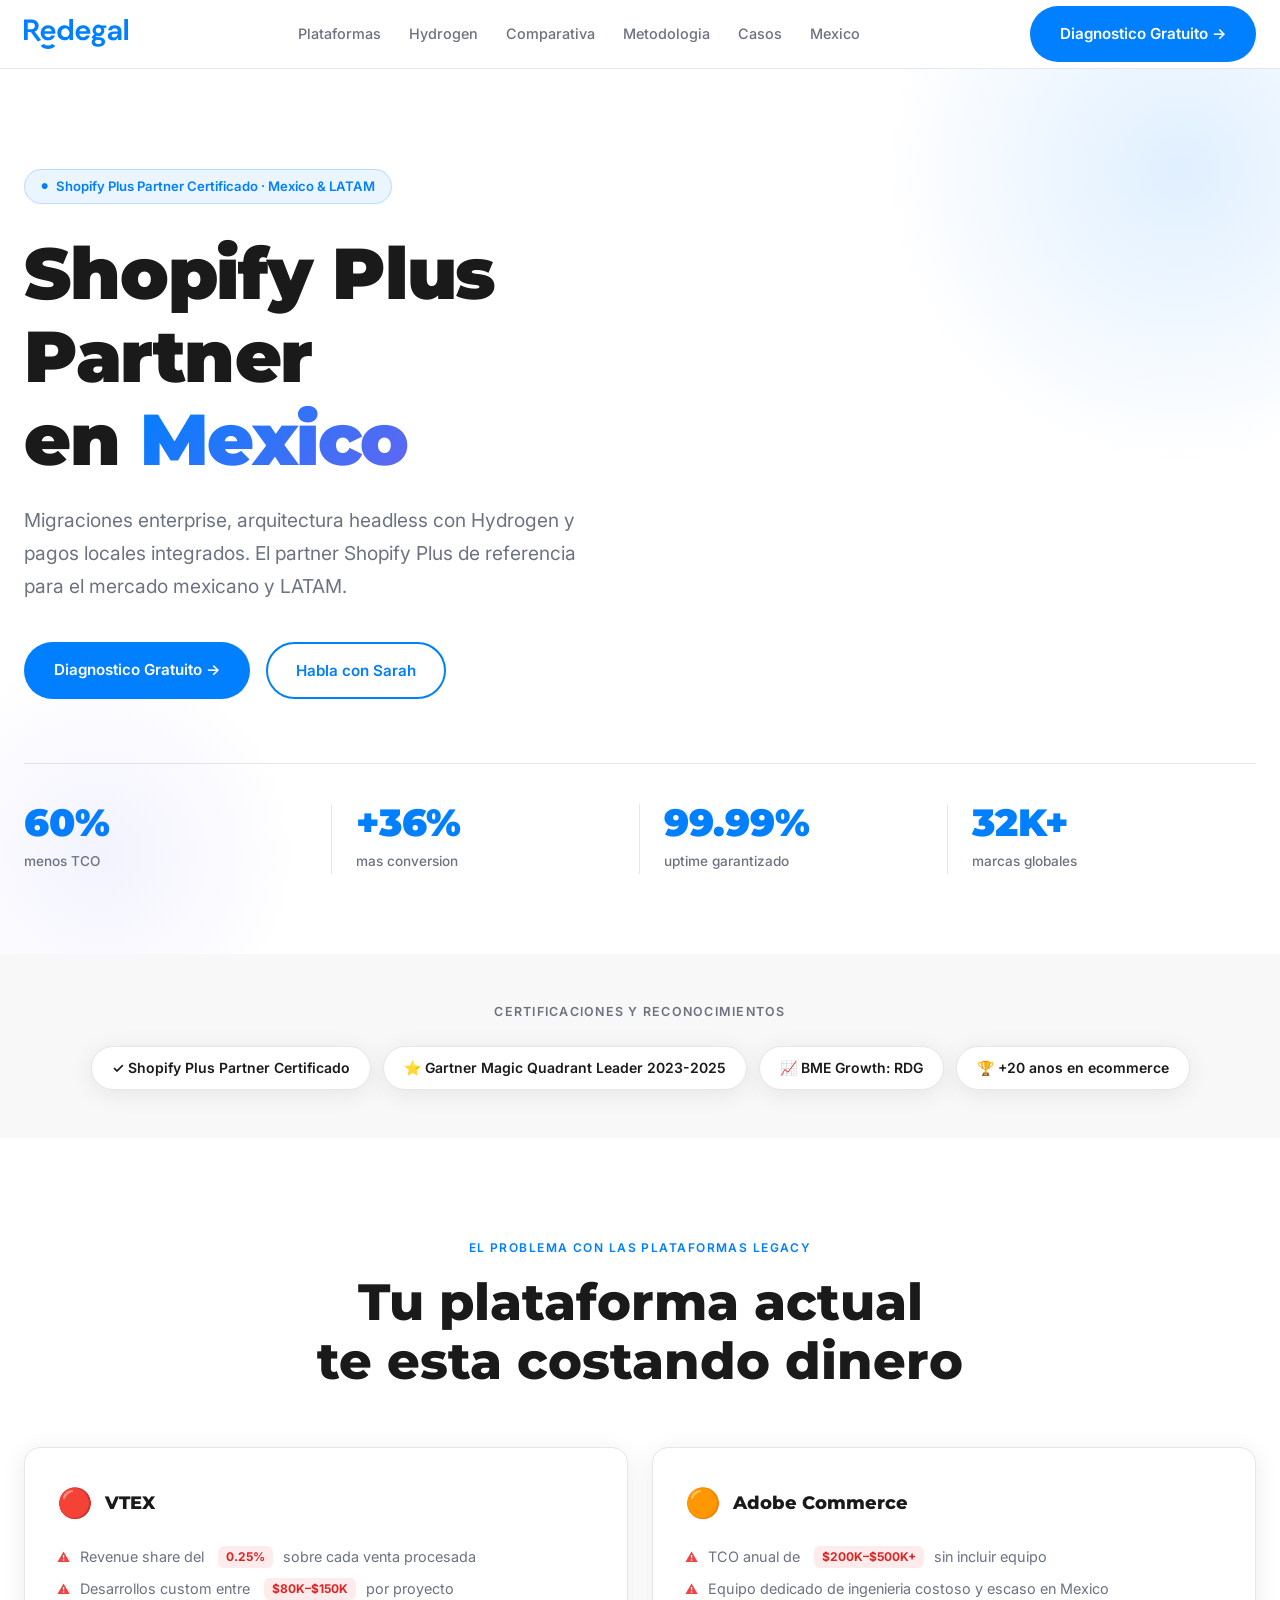
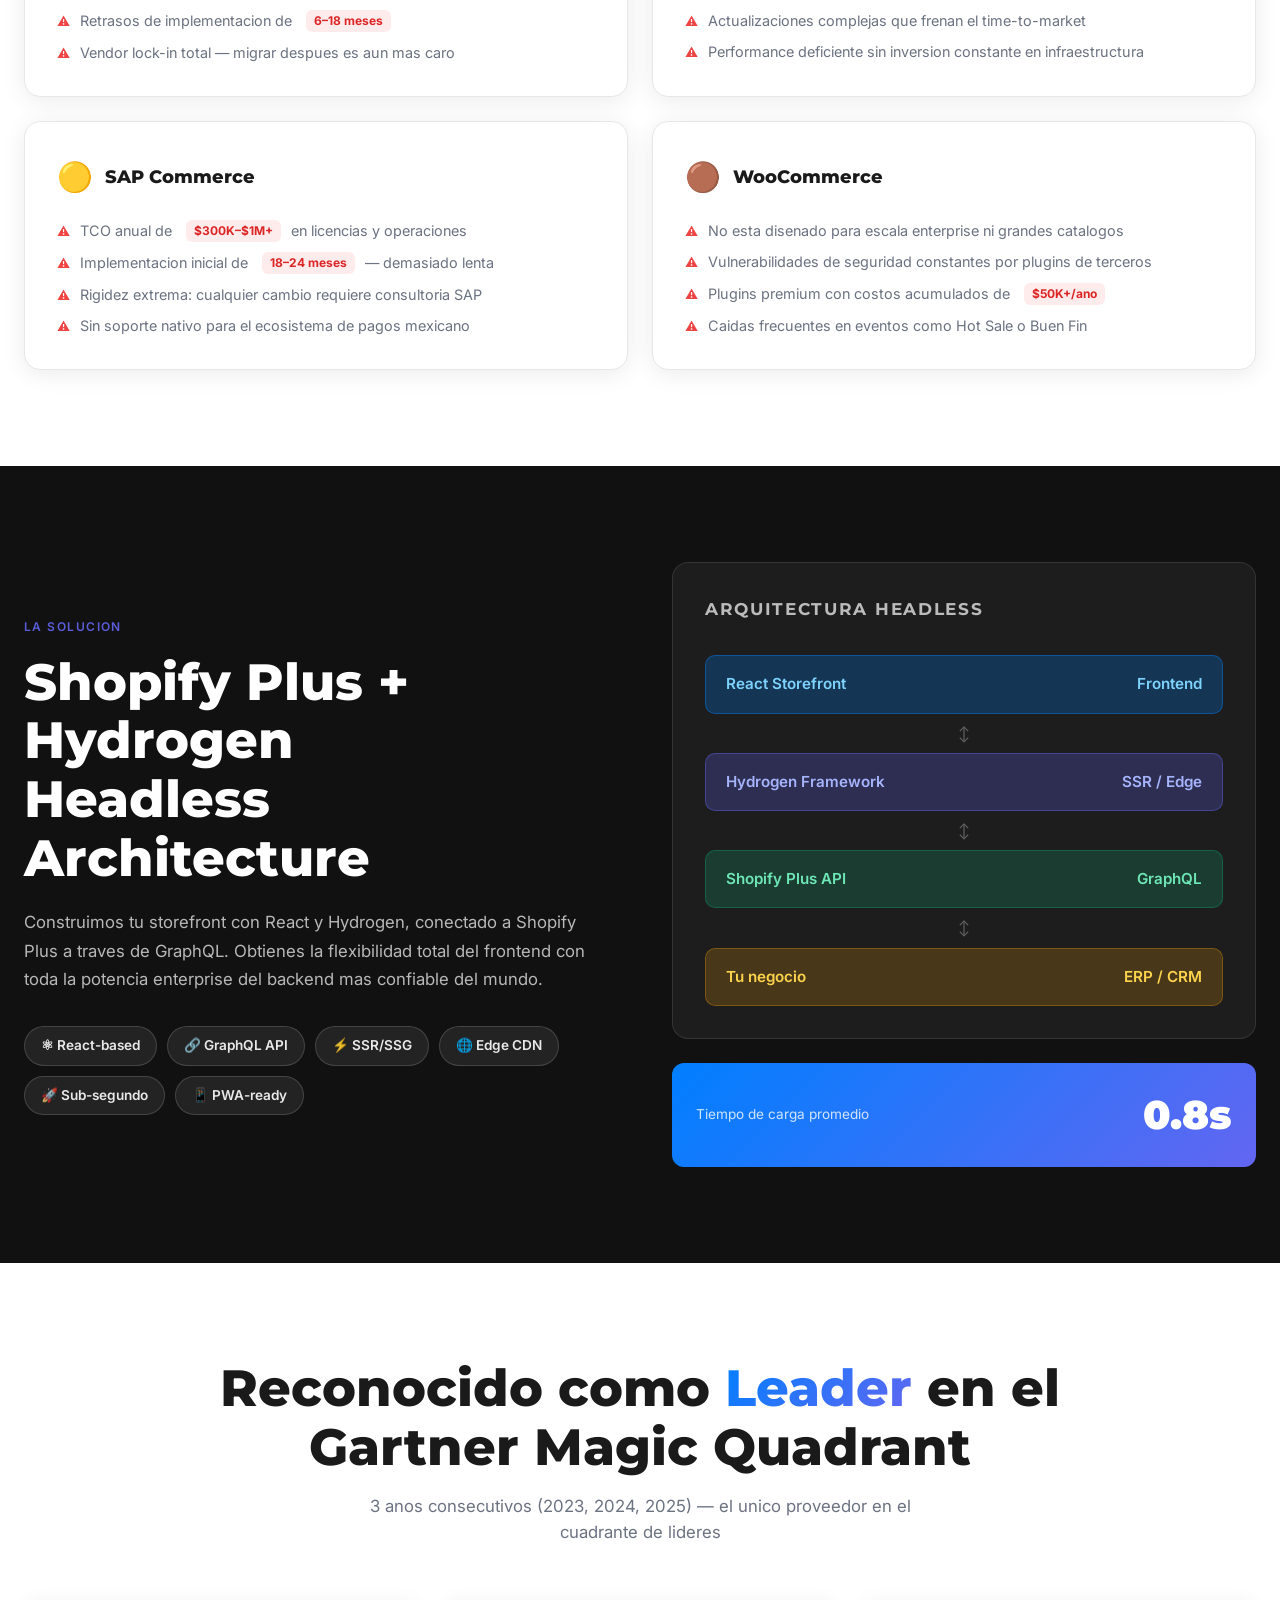
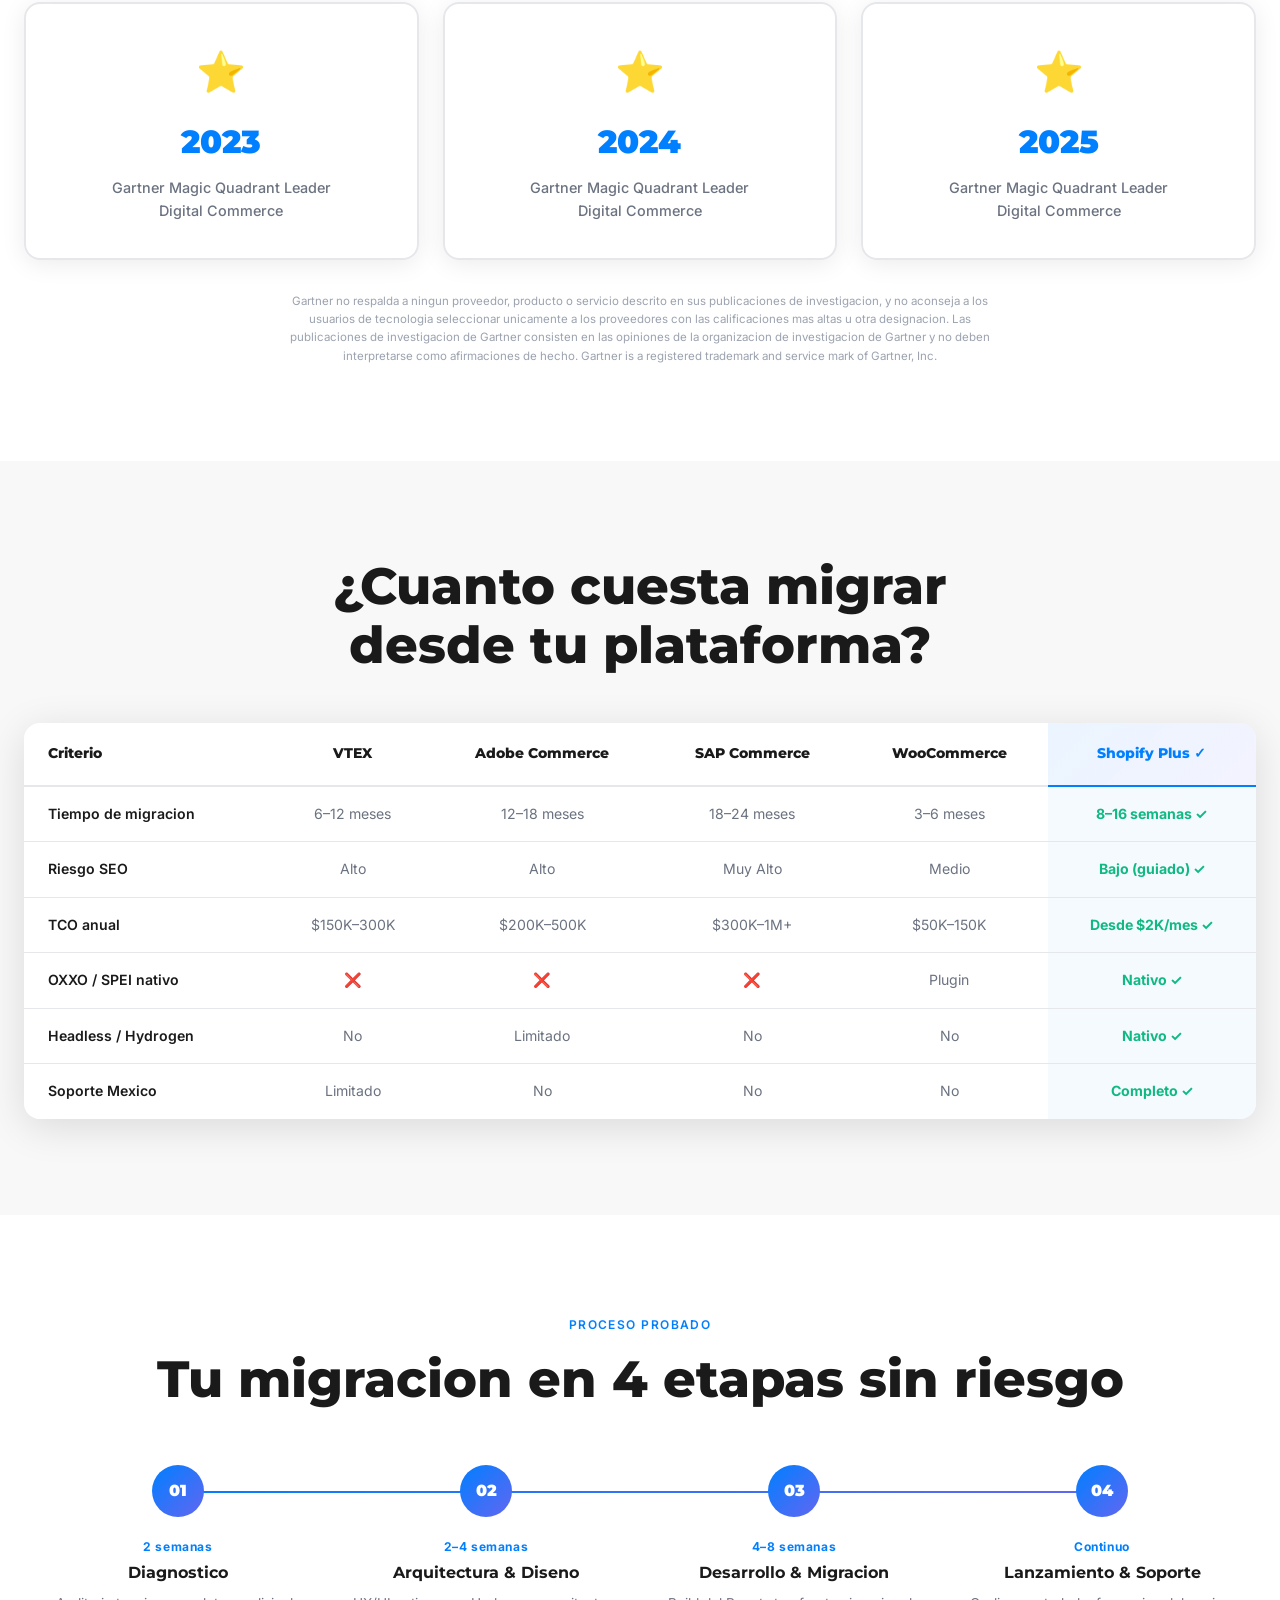
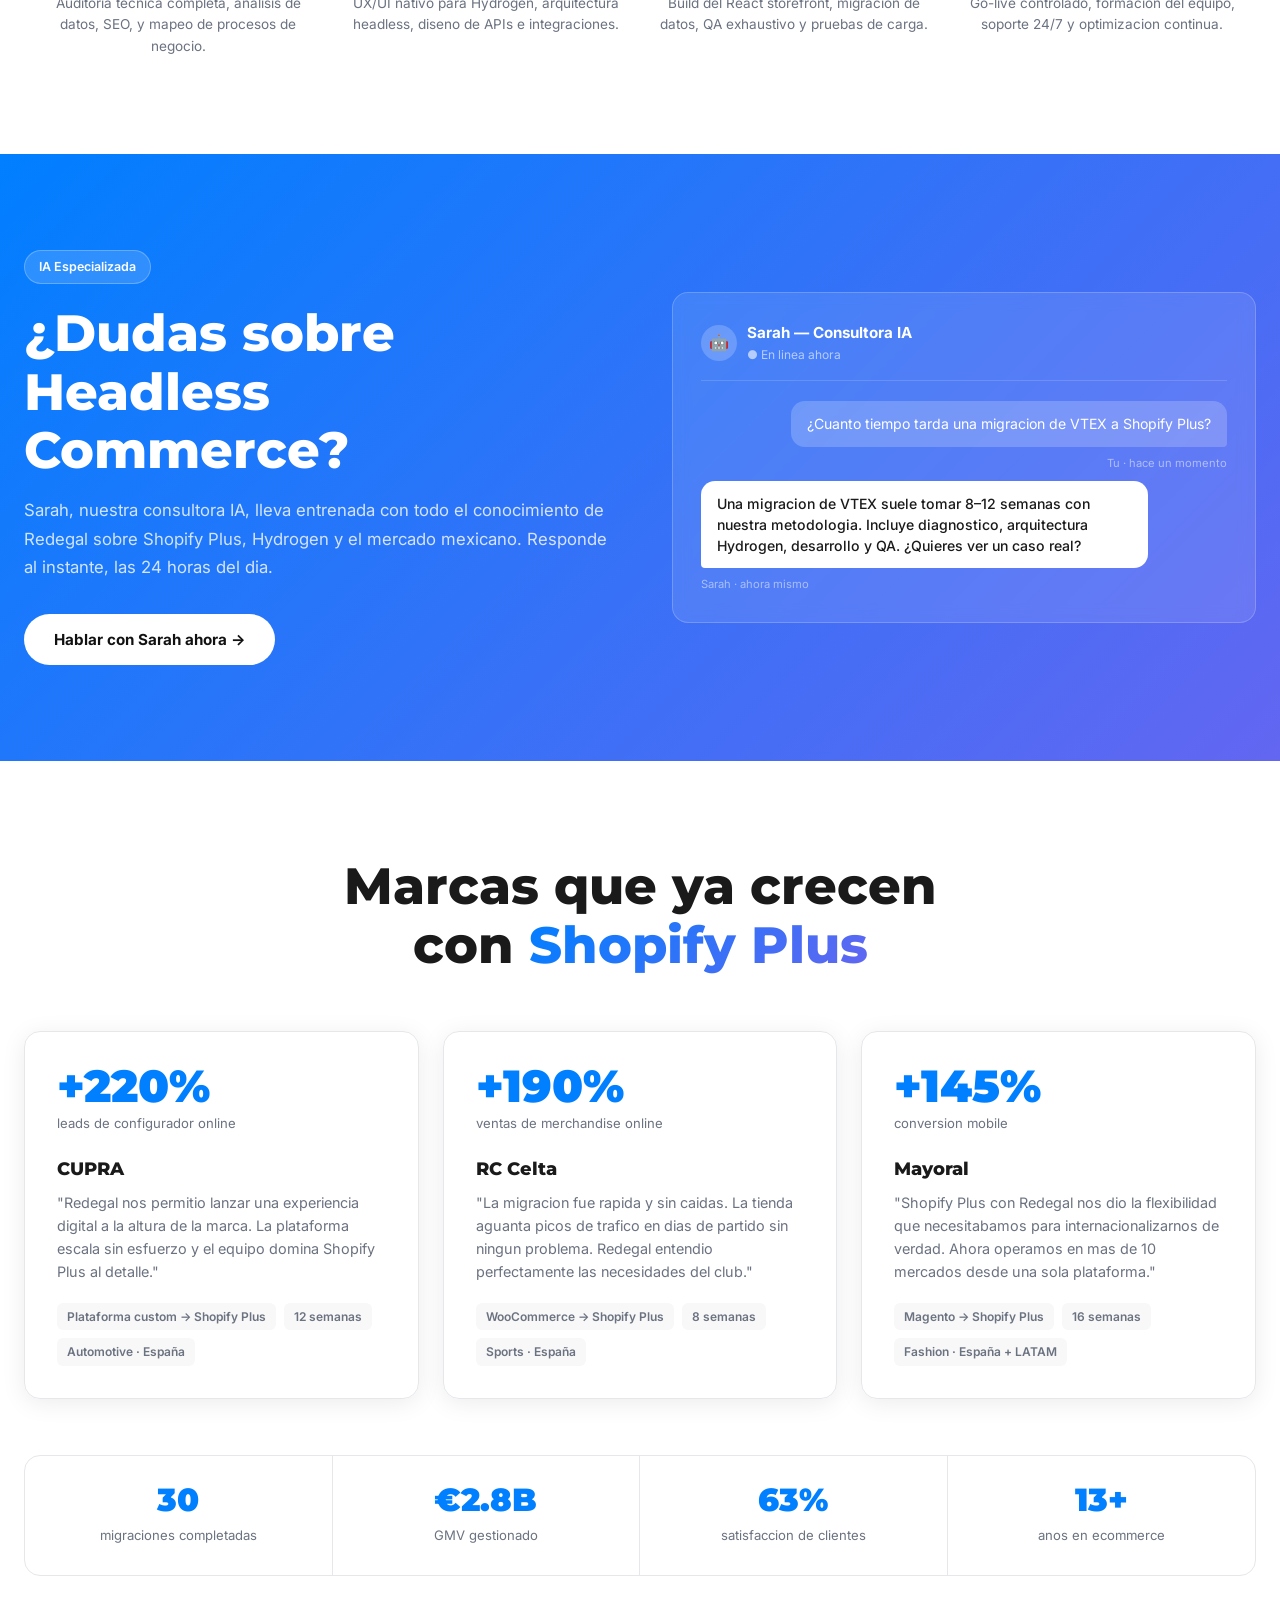
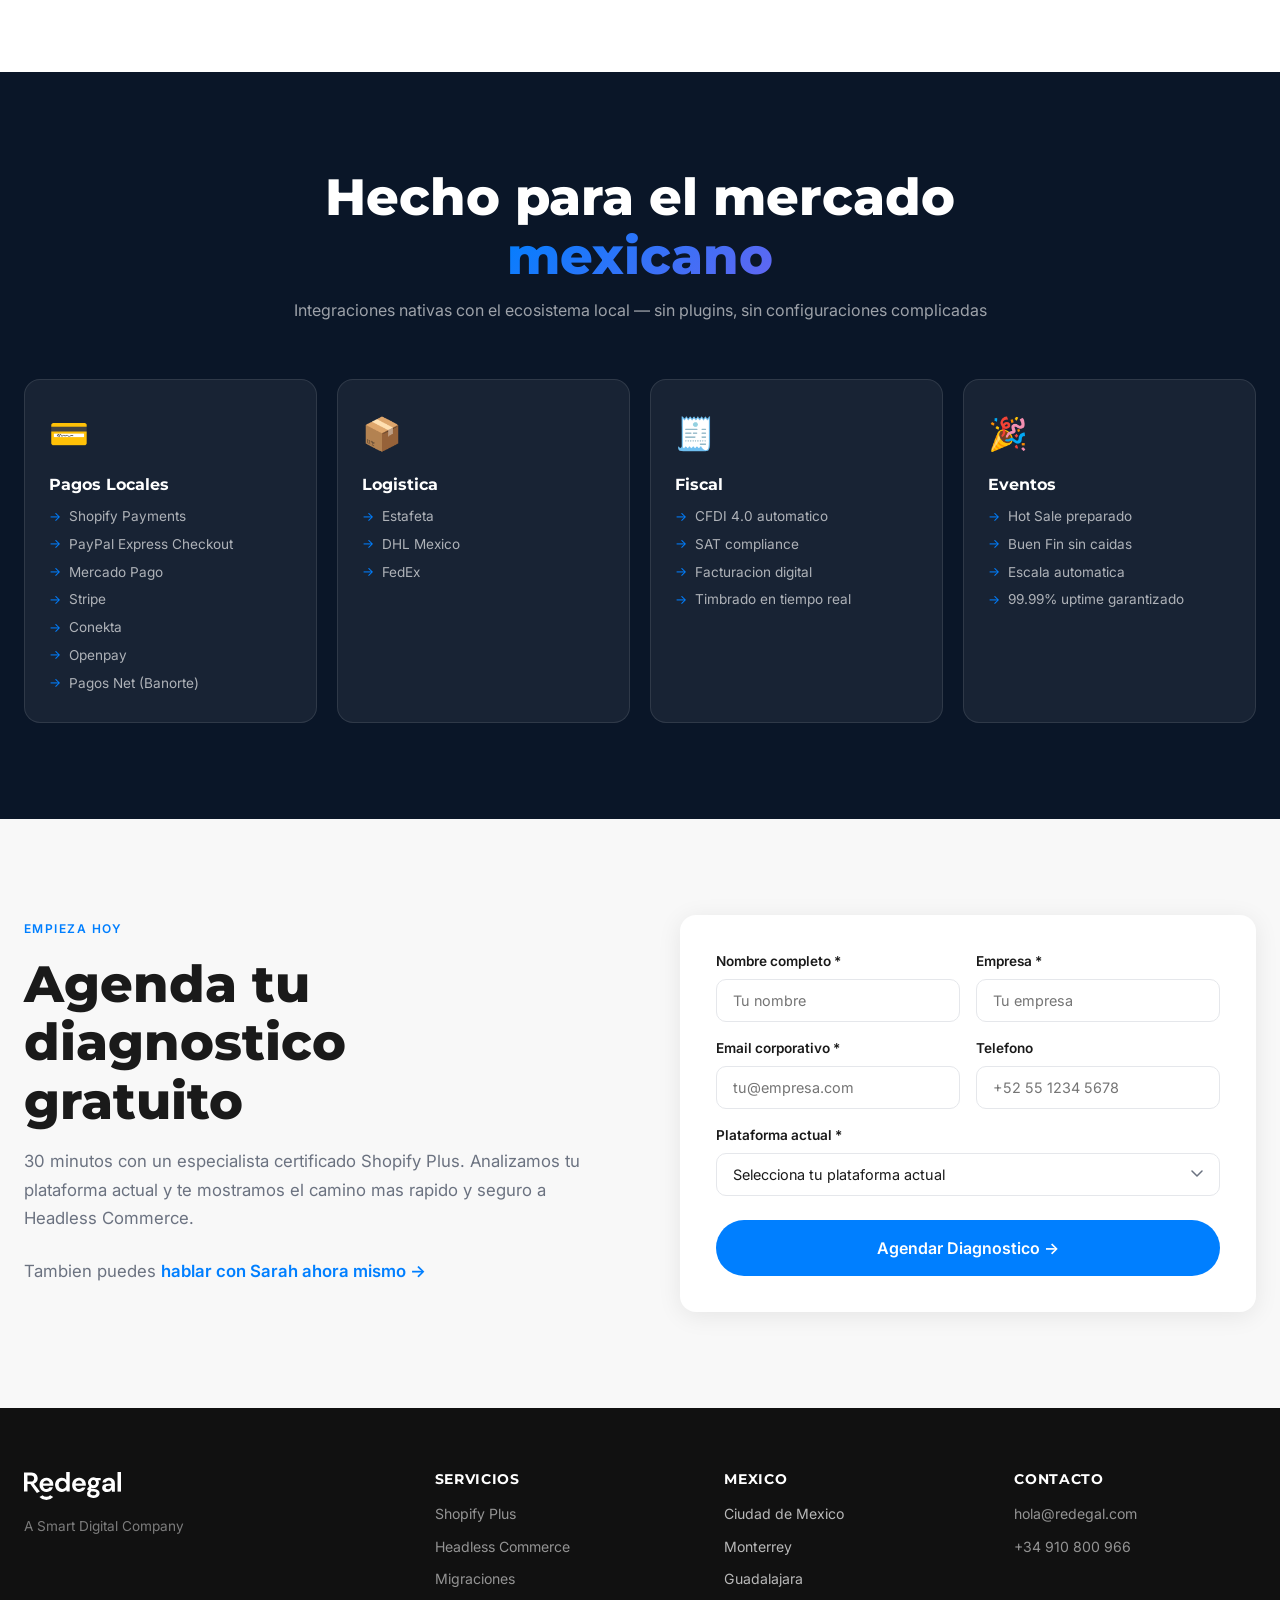
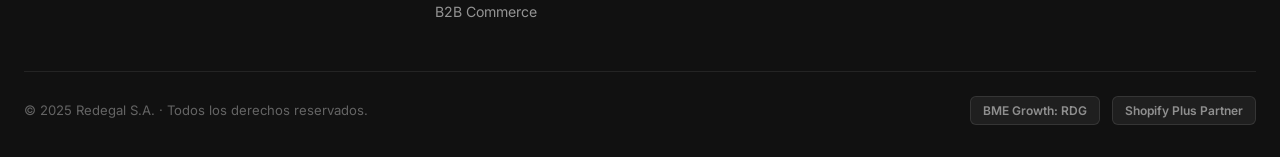
==== commit 94f33e3f: "Fix: botón 'Hablar con Sarah' usa window.__redegalWidget.open() El widget expone __redegalWidget.ope" ====
--- a/headless/index.html
+++ b/headless/index.html
@@ -1648,9 +1648,20 @@
 
     // ---- Sarah widget opener ----
     function openSarah() {
-      var host = document.getElementById('sarah-host');
-      if (host) {
-        host.dispatchEvent(new CustomEvent('open', { bubbles: true }));
+      if (window.__redegalWidget && window.__redegalWidget.open) {
+        window.__redegalWidget.open();
+      } else {
+        // Widget aún cargando — reintentar hasta 3s
+        var attempts = 0;
+        var interval = setInterval(function() {
+          attempts++;
+          if (window.__redegalWidget && window.__redegalWidget.open) {
+            window.__redegalWidget.open();
+            clearInterval(interval);
+          } else if (attempts > 15) {
+            clearInterval(interval);
+          }
+        }, 200);
       }
     }
 
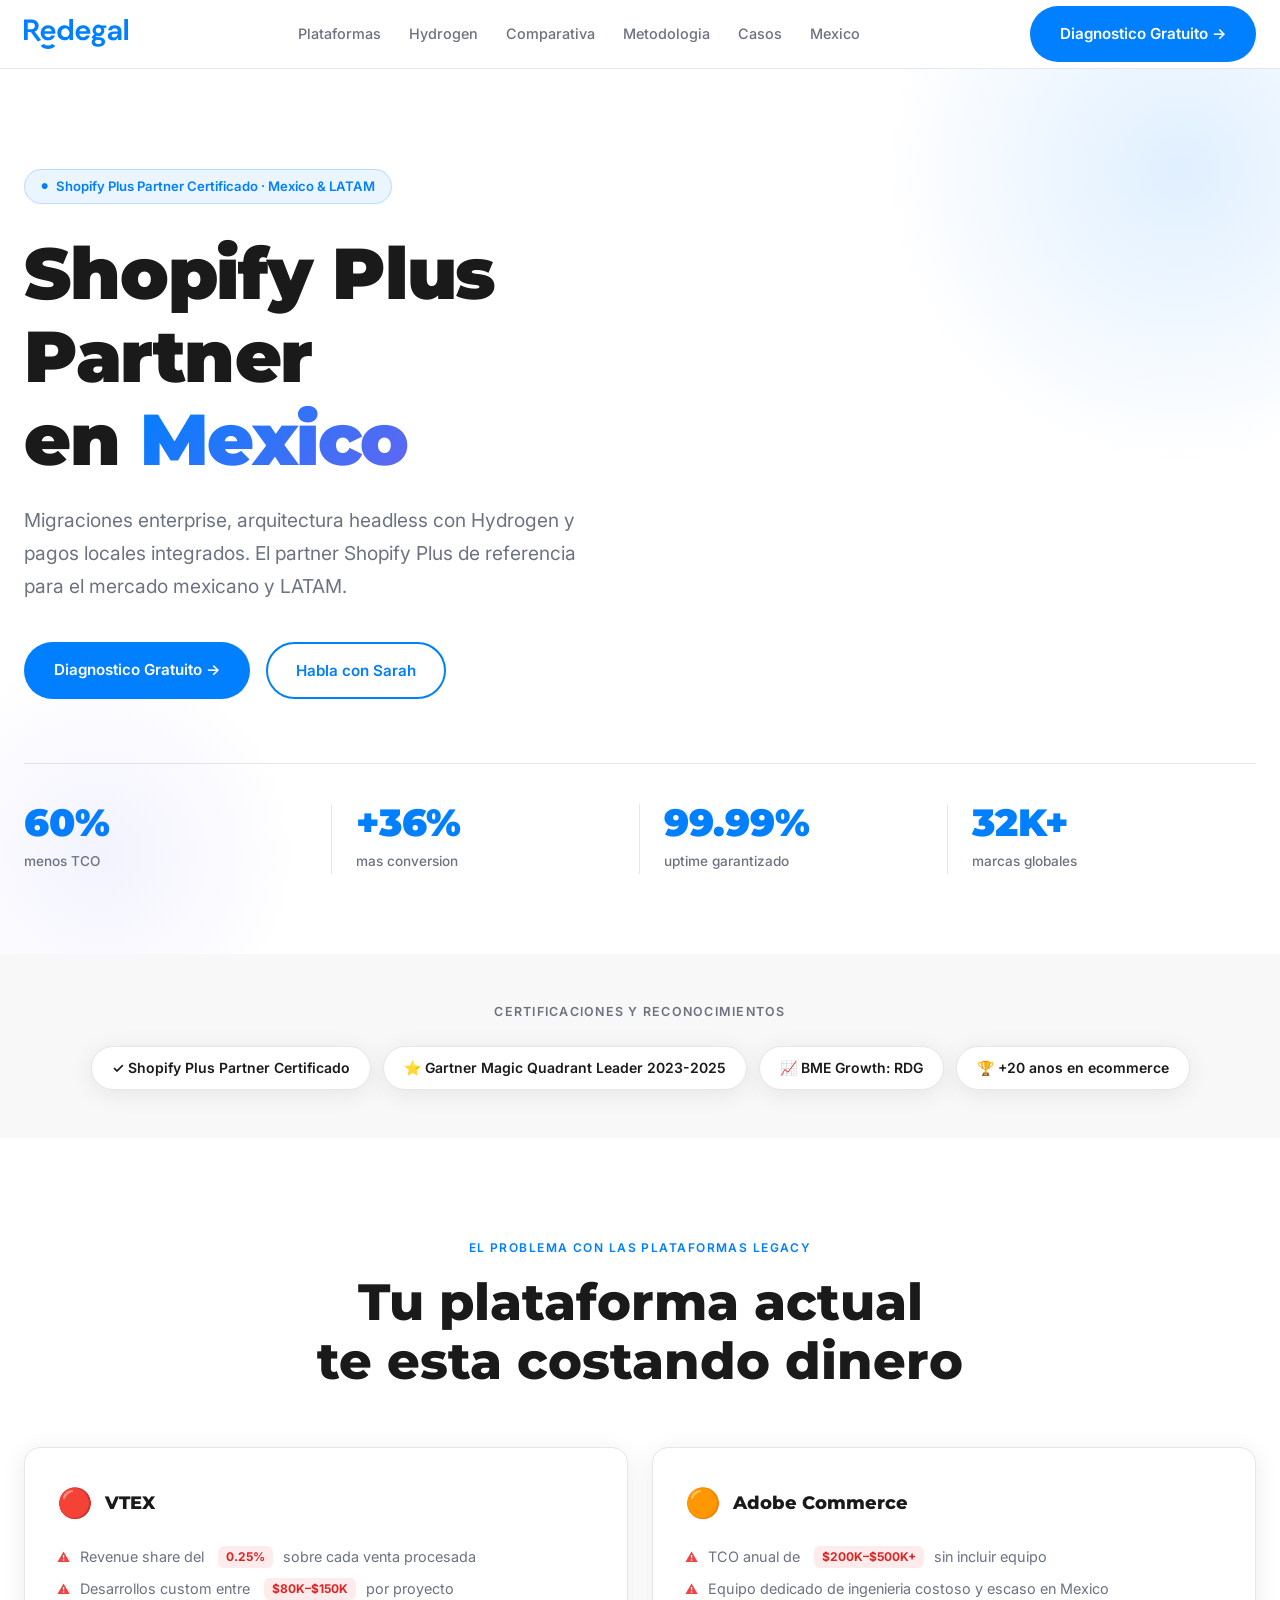
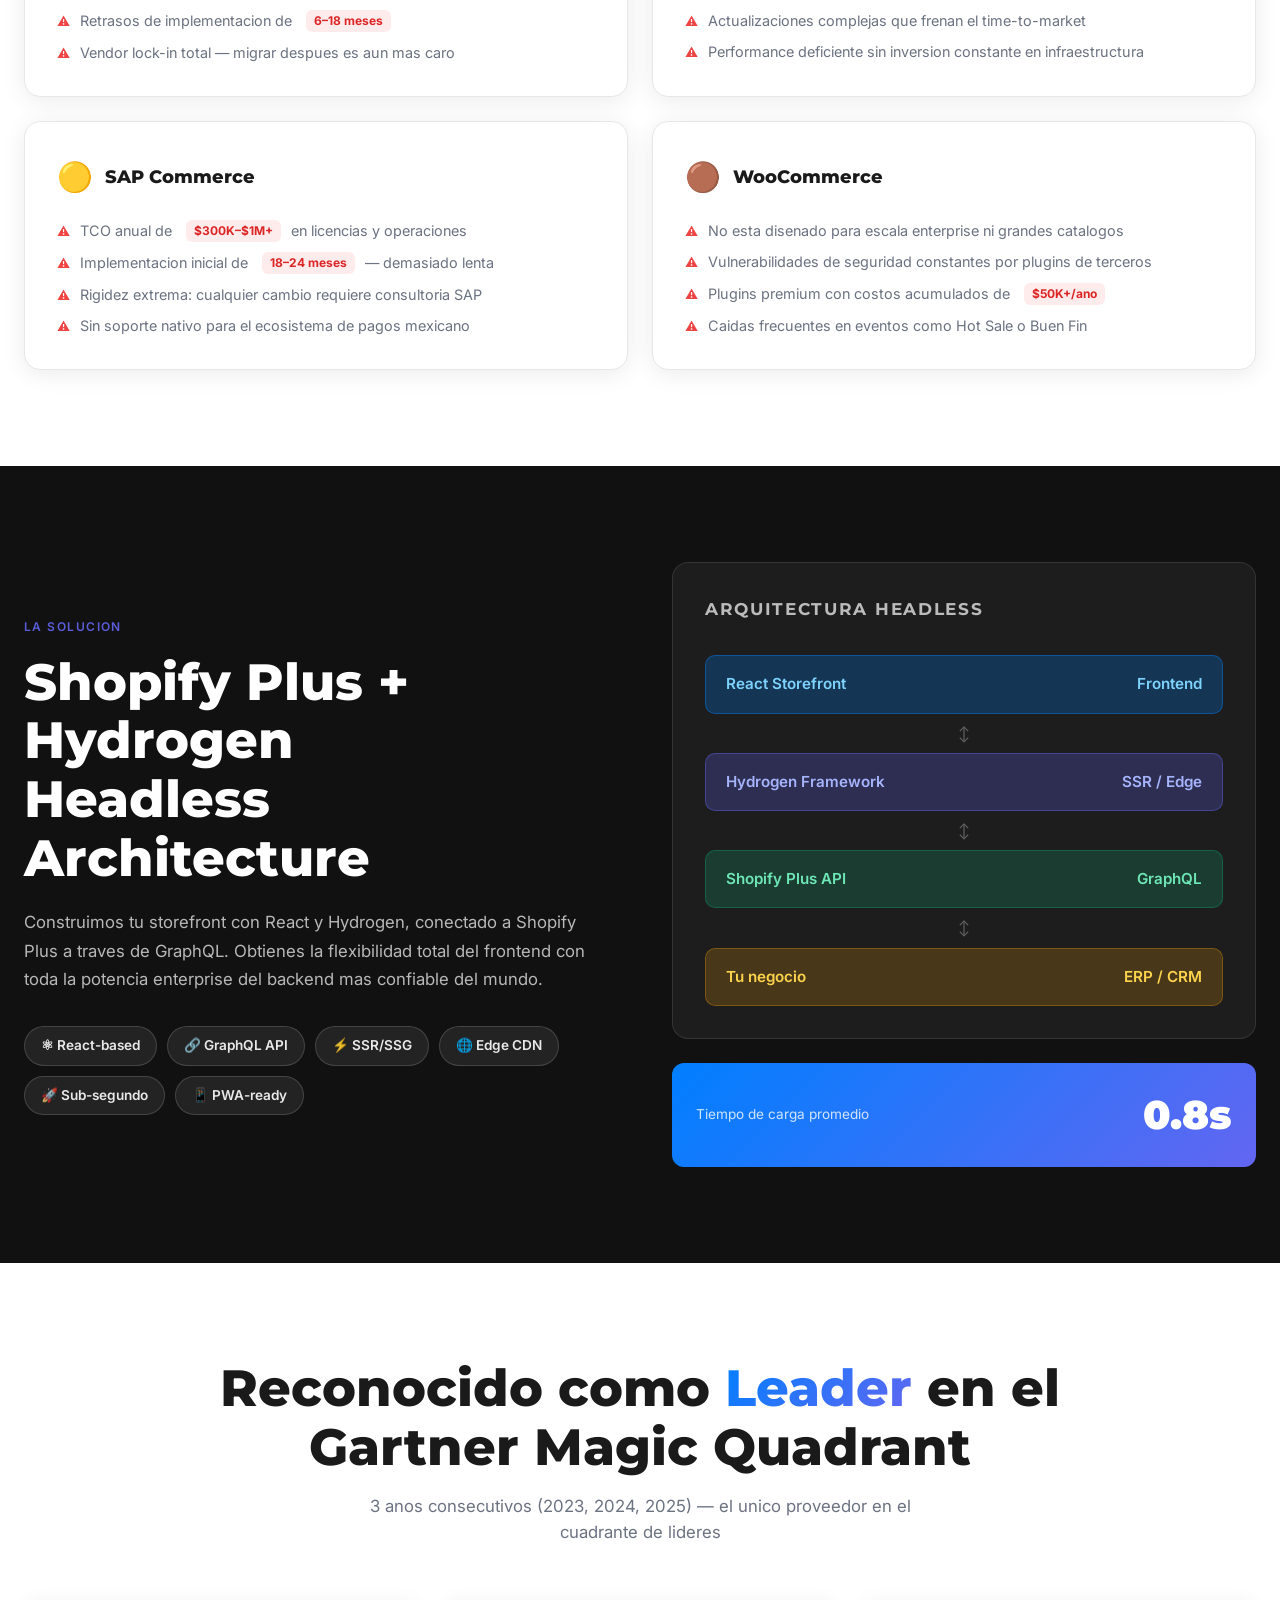
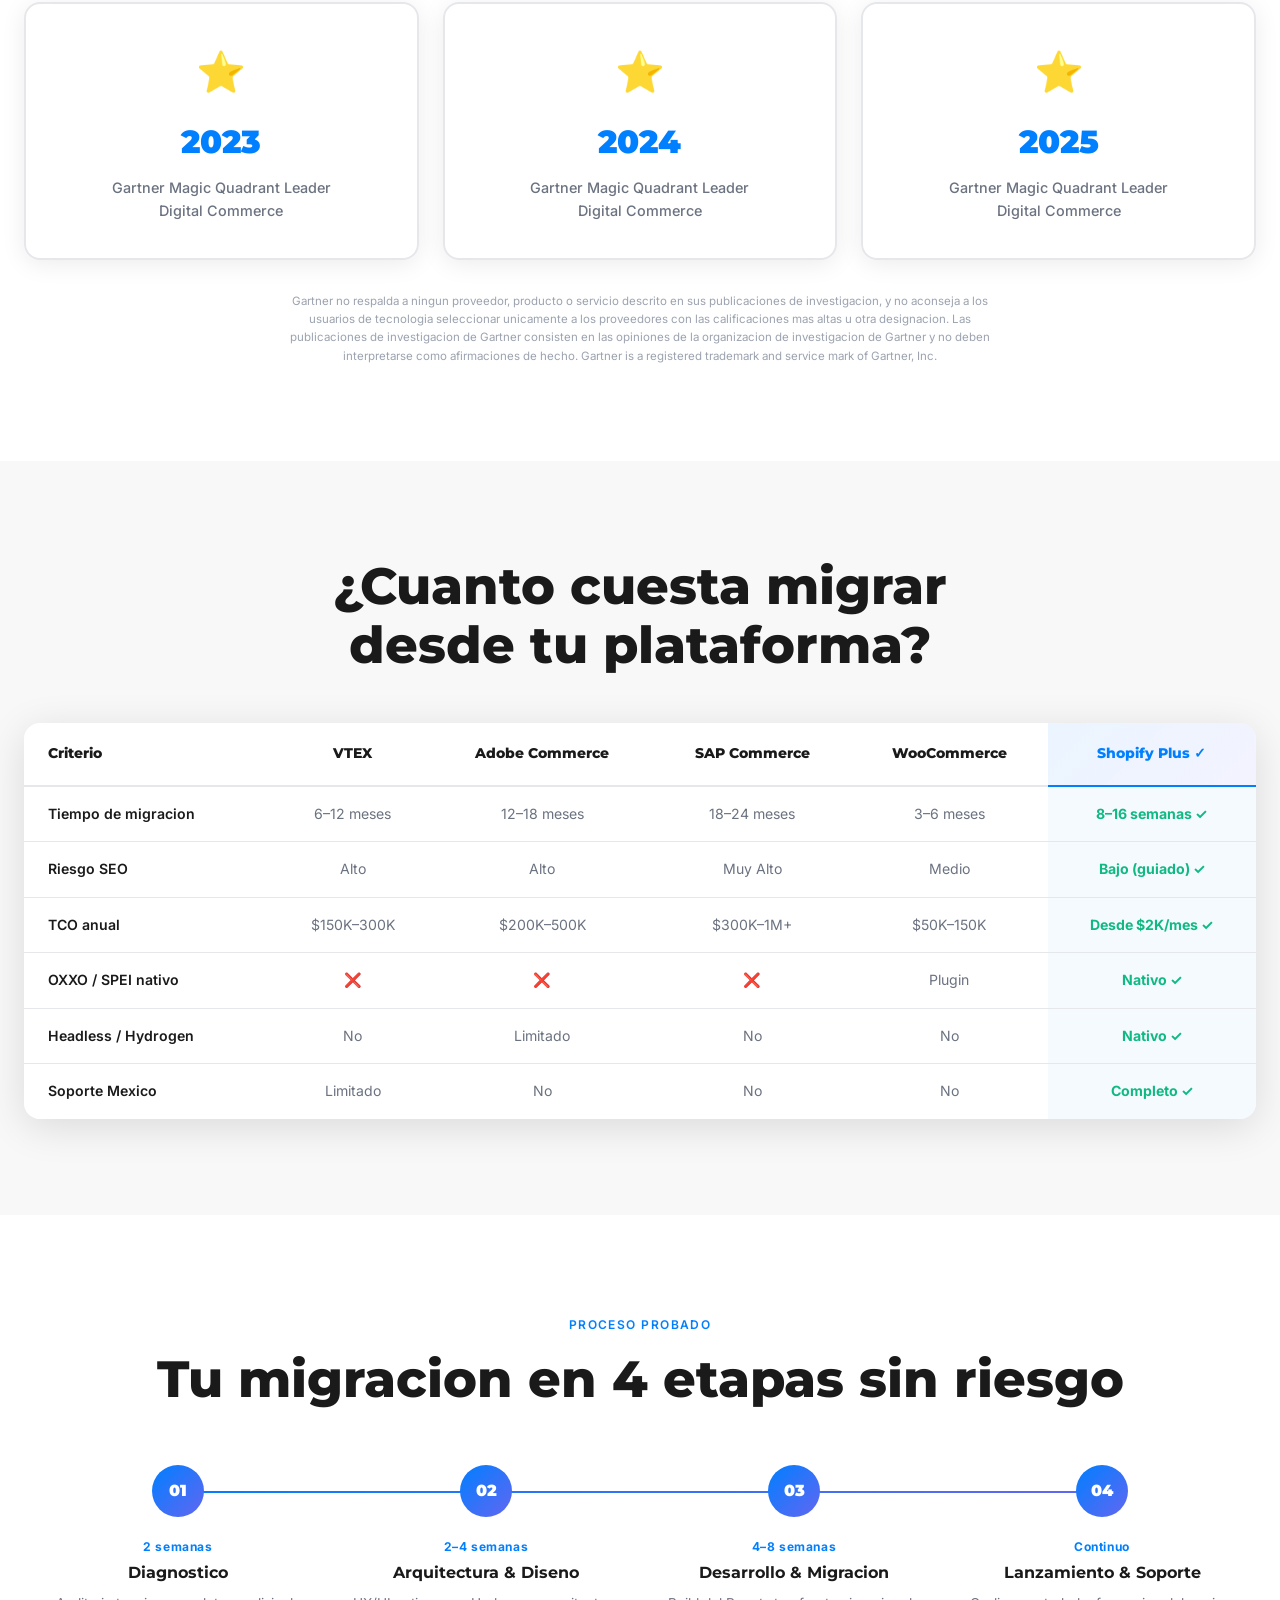
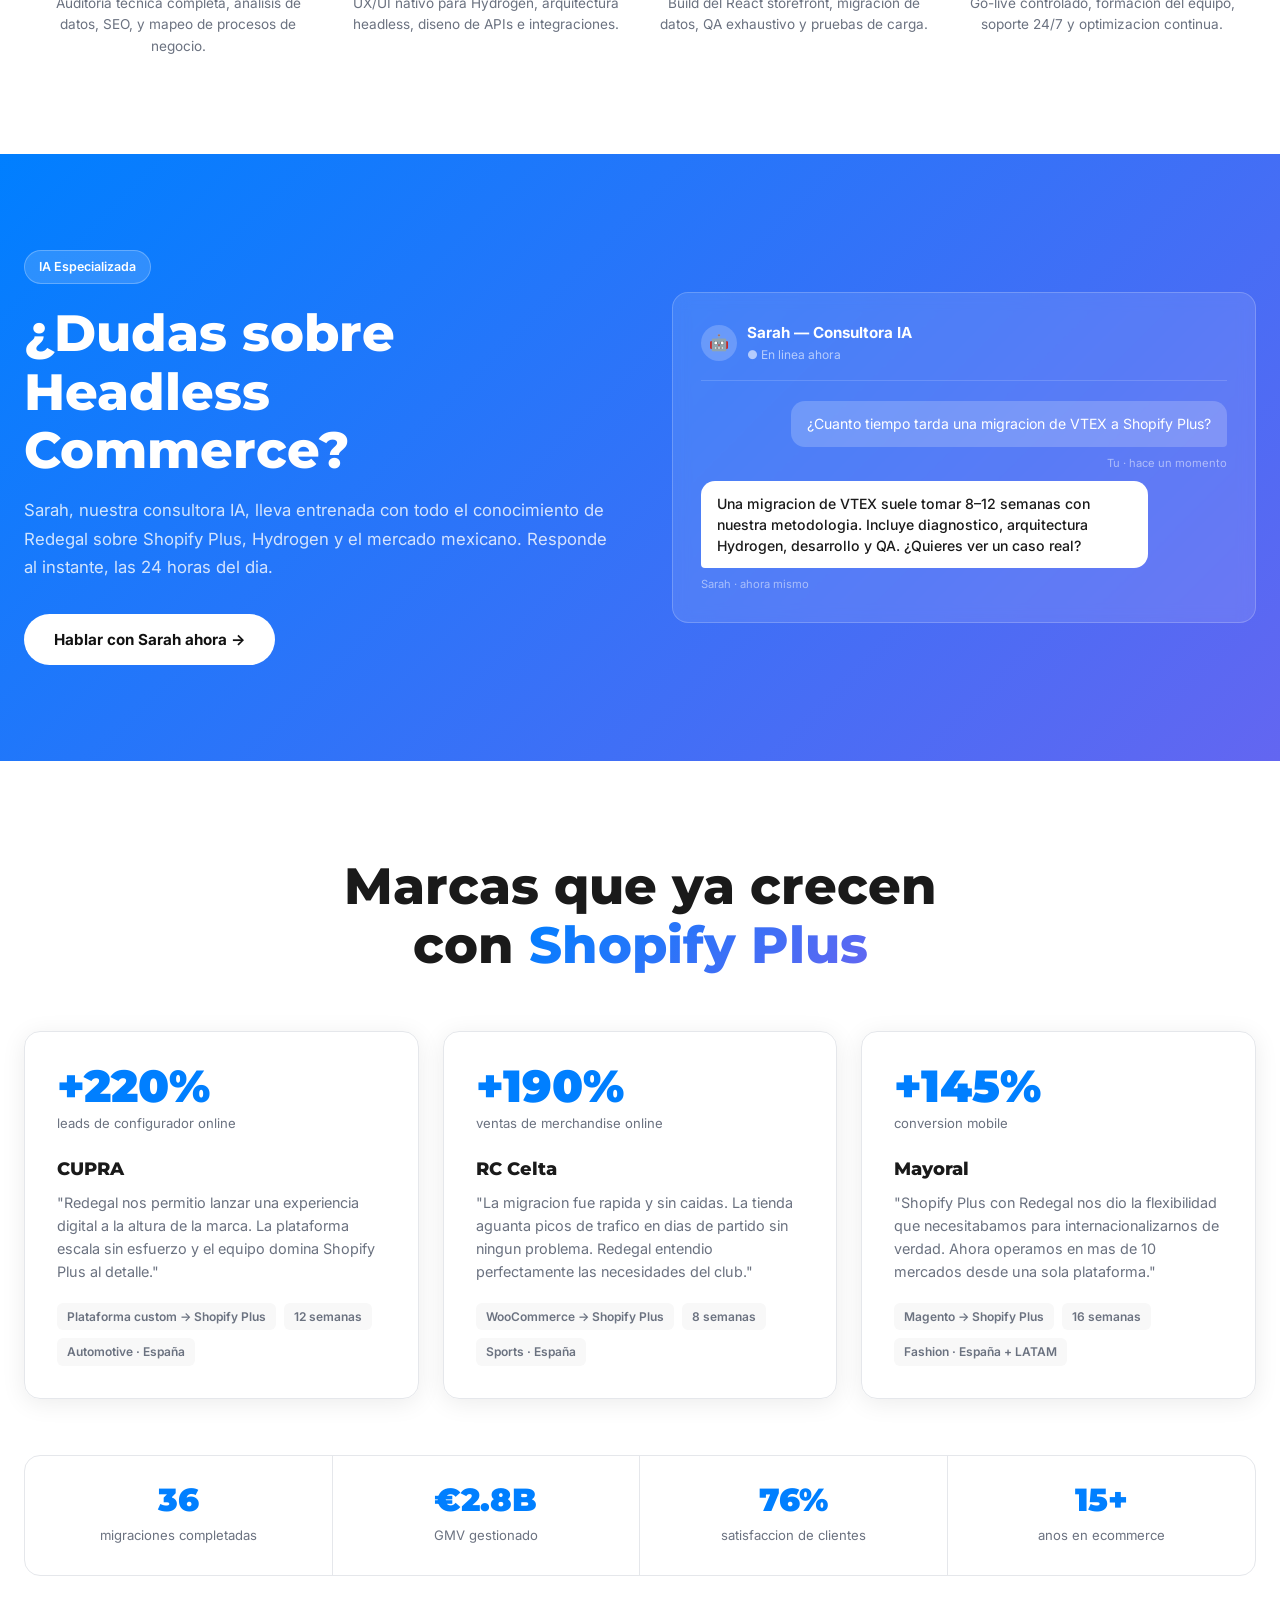
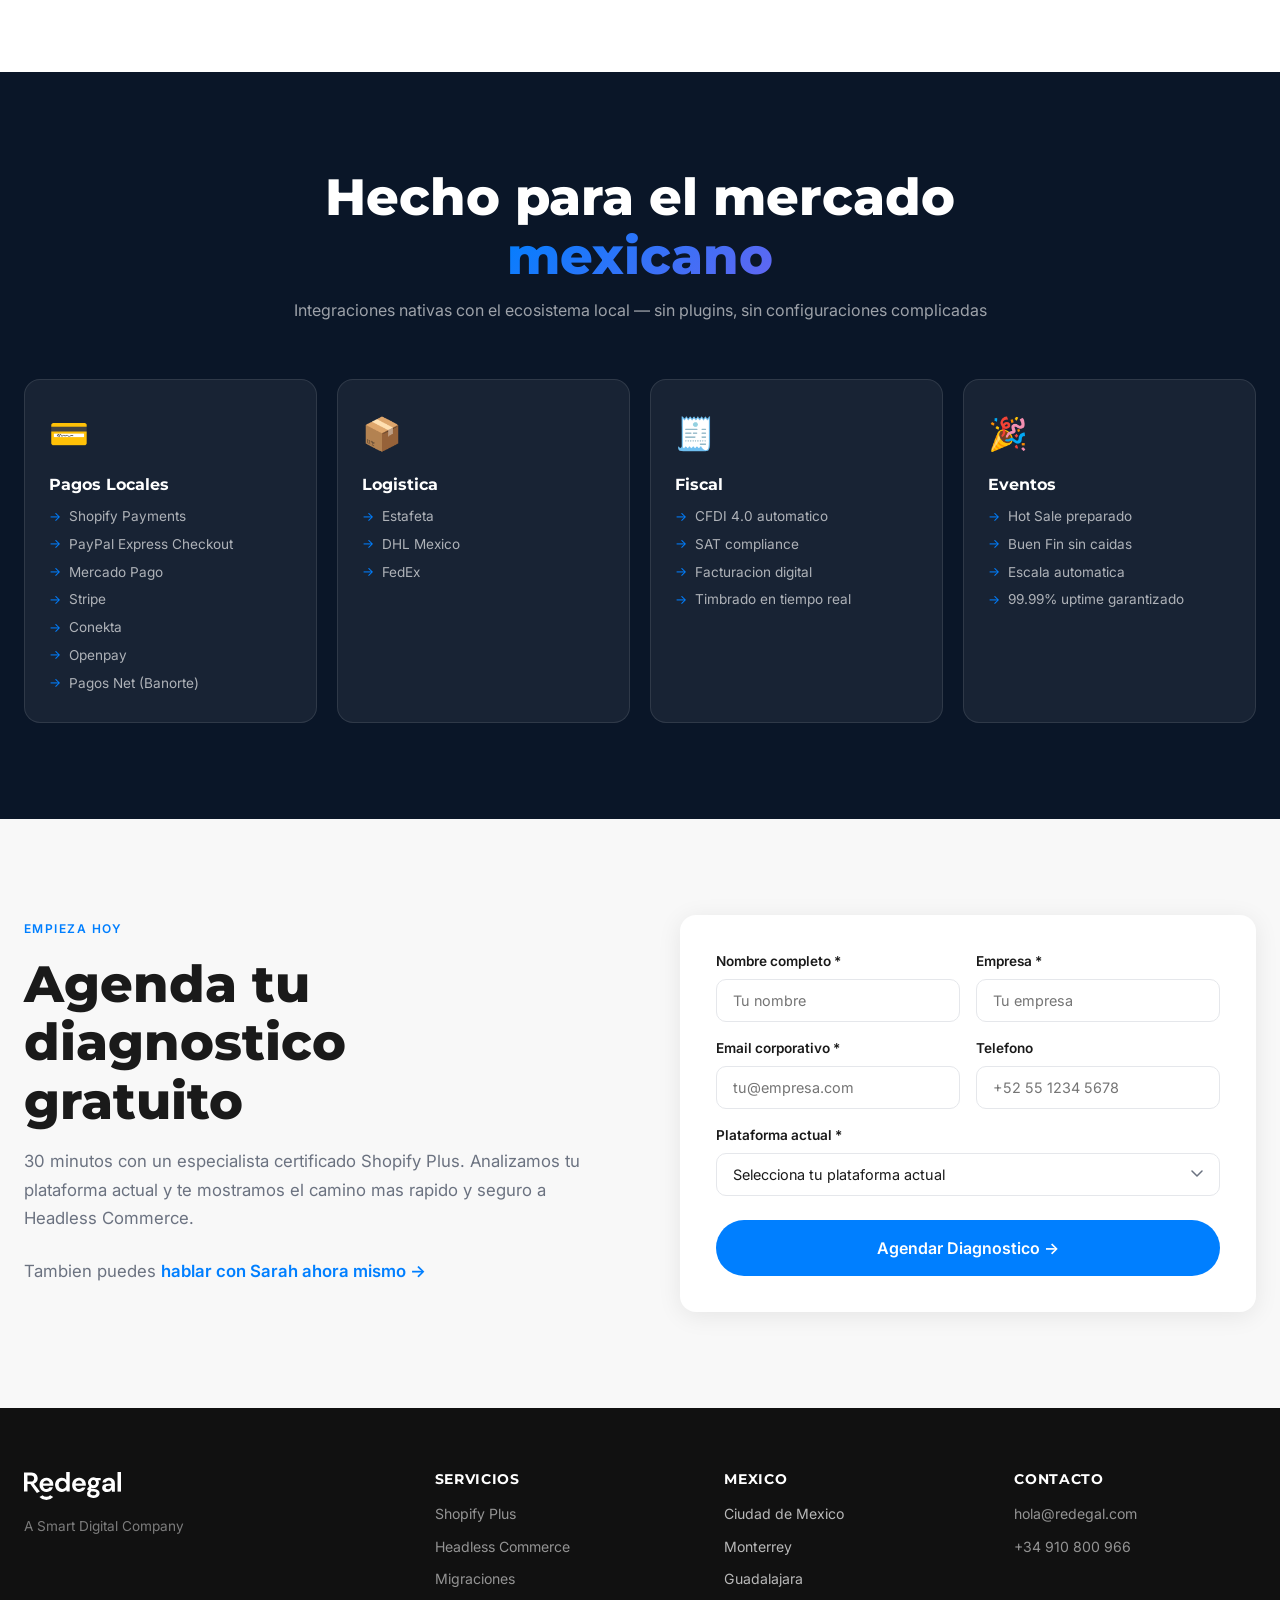
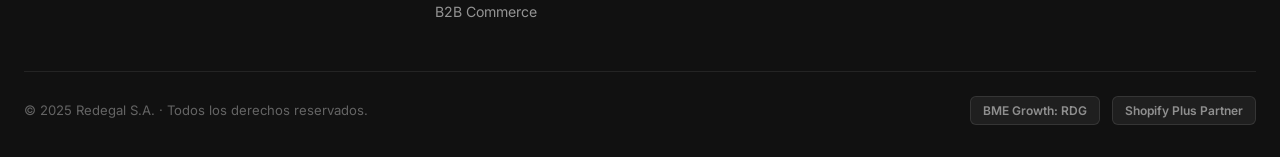
==== commit 322f3735: "Fix Sarah widget: proxy /api/ to Sarah, correct WS URL - nginx: expand proxy from /api/config/widget" ====
--- a/headless/index.html
+++ b/headless/index.html
@@ -1677,7 +1677,6 @@
   <script>
     window.Sarah = {
       baseUrl: 'http://37.27.92.122:9456/widget',
-      apiUrl: 'http://37.27.92.122:9456',
       primaryColor: '#007fff',
       language: 'es'
     };
